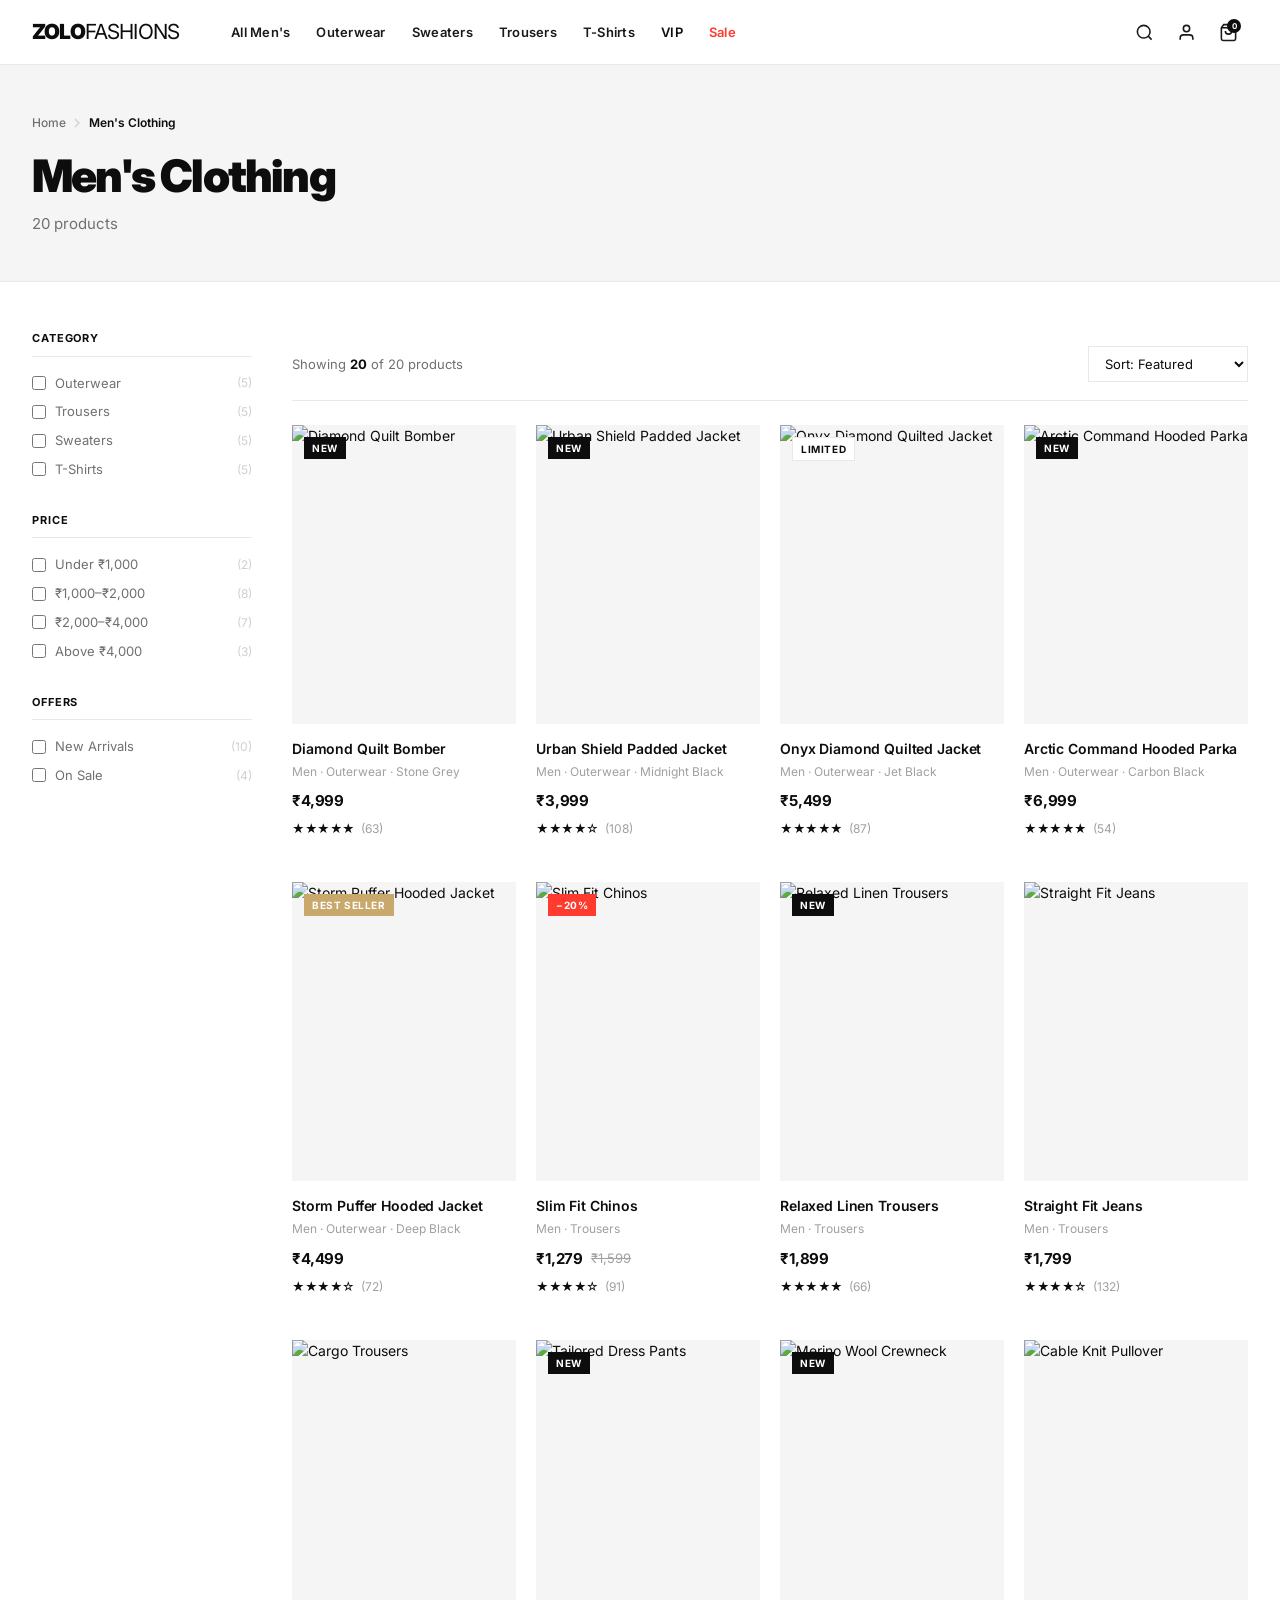
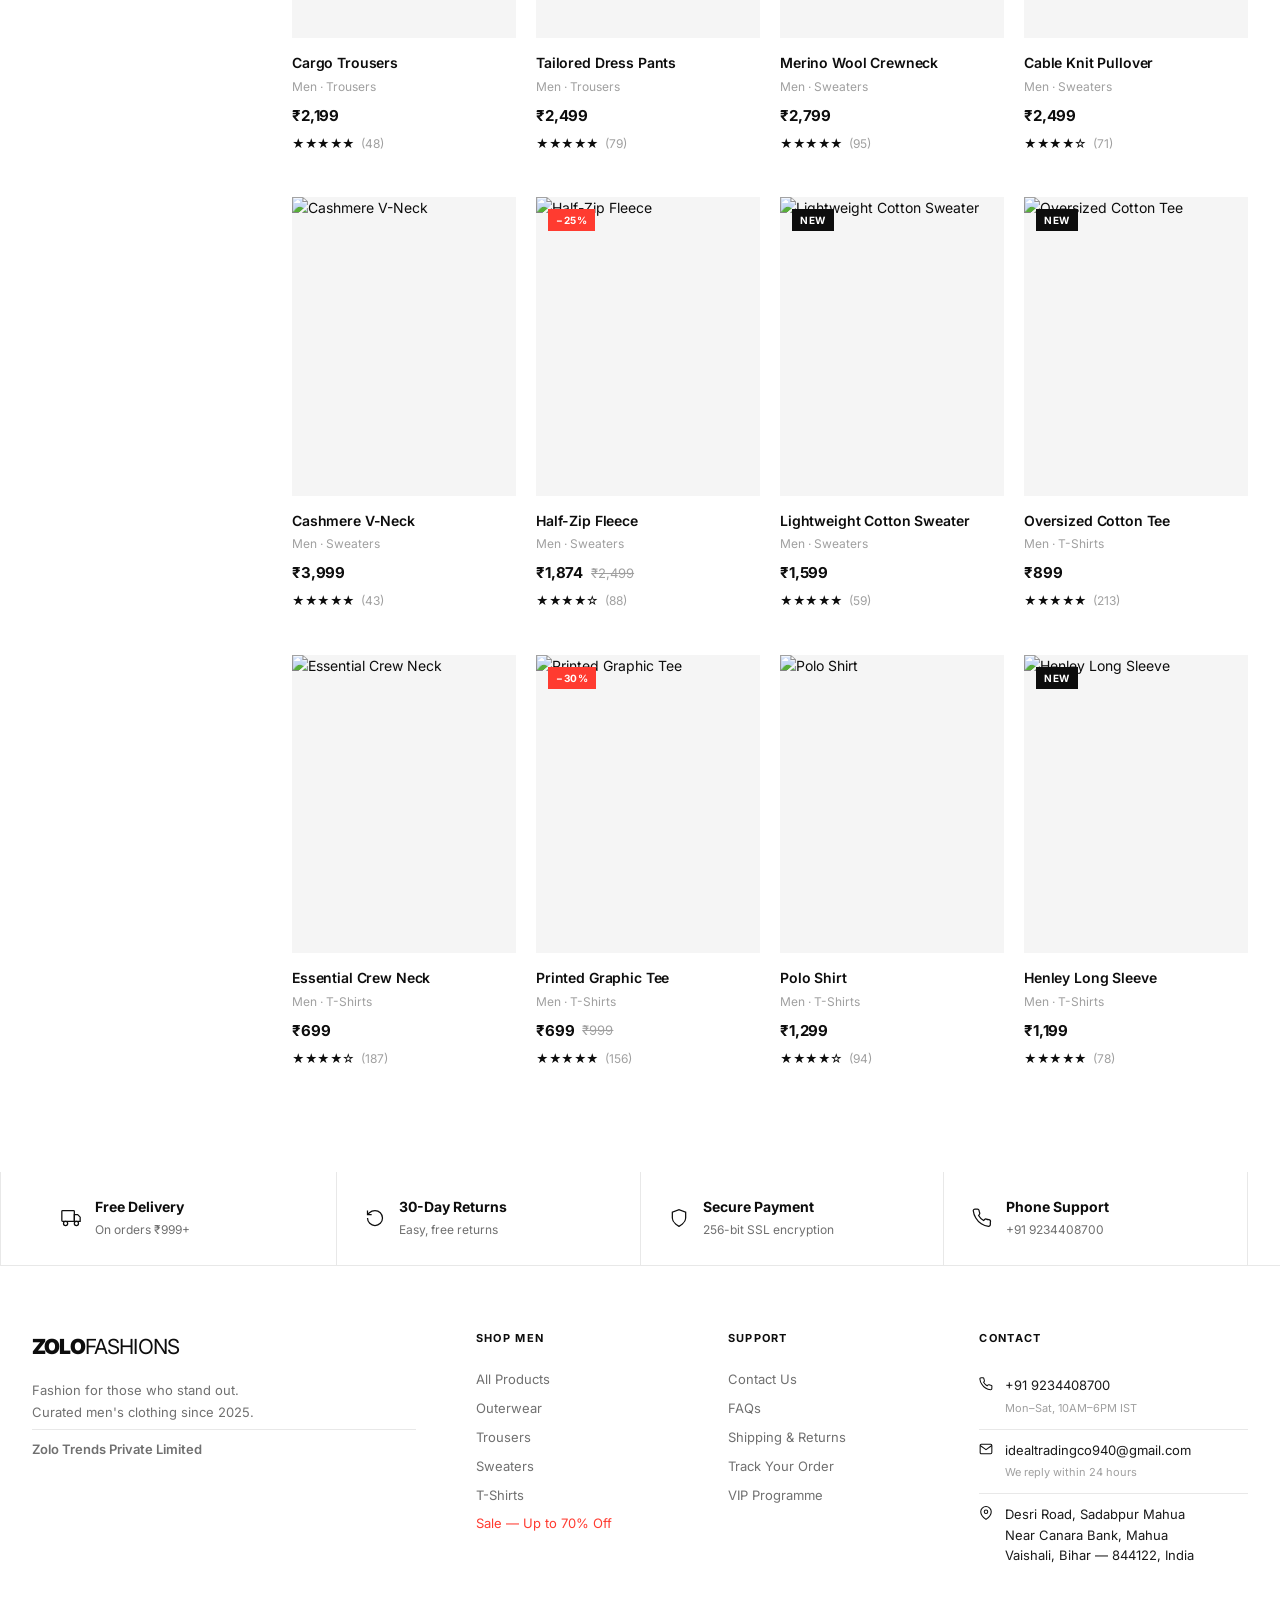
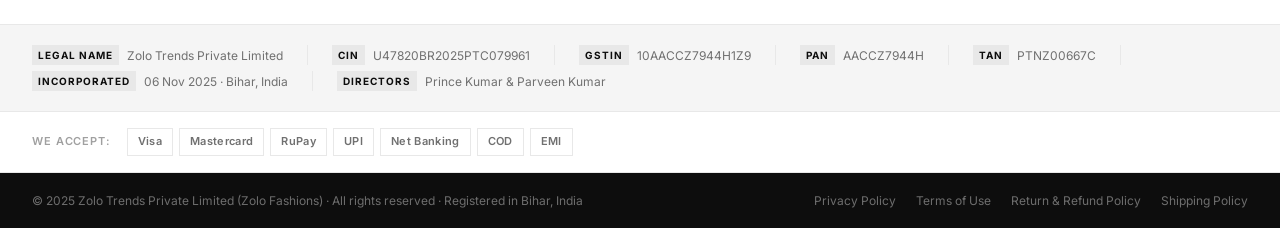
==== catalog.html @ 02d35702 "Fix outerwear images: use Unsplash placeholders until real photos are added Co-Authored-By: Claude S" ====
<!DOCTYPE html>
<html lang="en">
<head>
  <meta charset="UTF-8" />
  <meta name="viewport" content="width=device-width, initial-scale=1.0" />
  <title>Men's Catalogue — Zolo Fashions</title>
  <meta name="description" content="Shop men's clothing at Zolo Fashions — outerwear, trousers, sweaters and t-shirts." />
  <link rel="preconnect" href="https://fonts.googleapis.com" />
  <link rel="preconnect" href="https://fonts.gstatic.com" crossorigin />
  <link href="https://fonts.googleapis.com/css2?family=Inter:wght@300;400;500;600;700;800;900&display=swap" rel="stylesheet" />
  <link rel="stylesheet" href="style.css" />
  <style>
    .catalog { padding: 48px 0 80px; }
    .catalog__layout { display: grid; grid-template-columns: 220px 1fr; gap: 40px; align-items: start; }
    .catalog__sidebar { position: sticky; top: 82px; }
    .filter-group { margin-bottom: 28px; }
    .filter-group__title { font-size: 11px; font-weight: 700; letter-spacing: .08em; text-transform: uppercase; color: var(--black); margin-bottom: 12px; padding-bottom: 8px; border-bottom: 1px solid var(--border); }
    .filter-check { display: flex; align-items: center; gap: 9px; font-size: 13px; color: var(--gray-5); cursor: pointer; padding: 4px 0; transition: color .2s; user-select: none; }
    .filter-check:hover { color: var(--black); }
    .filter-check input[type="checkbox"] { accent-color: var(--black); width: 14px; height: 14px; cursor: pointer; flex-shrink: 0; }
    .filter-count { color: var(--gray-3); font-size: 12px; margin-left: auto; }
    .filter-clear { font-size: 12px; font-weight: 600; color: var(--gray-4); cursor: pointer; text-decoration: underline; margin-top: 20px; display: inline-block; transition: color .2s; }
    .filter-clear:hover { color: var(--black); }
    .catalog__toolbar { display: flex; align-items: center; justify-content: space-between; padding-bottom: 18px; border-bottom: 1px solid var(--border); margin-bottom: 24px; gap: 16px; }
    .catalog__showing { font-size: 13px; color: var(--gray-5); }
    .catalog__showing strong { color: var(--black); }
    .catalog__sort { font-size: 13px; font-family: inherit; padding: 8px 12px; border: 1px solid var(--border); background: var(--white); color: var(--black); cursor: pointer; outline: none; transition: border-color .2s; }
    .catalog__sort:focus { border-color: var(--black); }
    .catalog__grid { display: grid; grid-template-columns: repeat(4, 1fr); gap: 20px; }
    .catalog__no-results { display: none; grid-column: 1/-1; text-align: center; padding: 64px 24px; color: var(--gray-4); flex-direction: column; align-items: center; gap: 12px; }
    .catalog__no-results p { font-size: 15px; margin-top: 4px; }
    .active-filters { display: flex; flex-wrap: wrap; gap: 8px; margin-bottom: 16px; }
    .active-filter-tag { display: inline-flex; align-items: center; gap: 6px; font-size: 12px; font-weight: 600; padding: 4px 10px; background: var(--black); color: var(--white); }
    .active-filter-tag button { color: var(--white); font-size: 16px; line-height: 1; cursor: pointer; background: none; border: none; }
    @media (max-width: 1100px) { .catalog__grid { grid-template-columns: repeat(3, 1fr); } }
    @media (max-width: 900px) { .catalog__layout { grid-template-columns: 1fr; } .catalog__sidebar { position: static; } .filter-groups { display: flex; flex-wrap: wrap; gap: 24px; } .filter-group { margin-bottom: 0; min-width: 140px; } .catalog__grid { grid-template-columns: repeat(3, 1fr); } }
    @media (max-width: 640px) { .catalog__grid { grid-template-columns: repeat(2, 1fr); gap: 12px; } }

    /* QUICK VIEW BUTTON */
    .product-card__quickview { position: absolute; bottom: 44px; left: 50%; transform: translateX(-50%); background: rgba(255,255,255,.95); color: var(--black); border: none; font-size: 11px; font-weight: 700; letter-spacing: .06em; text-transform: uppercase; padding: 7px 16px; cursor: pointer; white-space: nowrap; opacity: 0; transition: opacity .2s; pointer-events: none; }
    .product-card:hover .product-card__quickview { opacity: 1; pointer-events: auto; }
    /* Best Seller badge */
    .badge--bestseller { background: #c8a86b; color: #fff; }

    /* QUICK VIEW MODAL */
    .qv-overlay { position: fixed; inset: 0; background: rgba(0,0,0,.55); z-index: 1200; display: none; align-items: center; justify-content: center; padding: 20px; backdrop-filter: blur(3px); }
    .qv-overlay.open { display: flex; }
    .qv-modal { background: var(--white); max-width: 900px; width: 100%; max-height: 90vh; overflow-y: auto; position: relative; animation: qvIn .25s ease; }
    @keyframes qvIn { from { opacity:0; transform:translateY(24px); } to { opacity:1; transform:none; } }
    .qv-close { position: absolute; top: 14px; right: 16px; background: none; border: none; font-size: 26px; cursor: pointer; color: var(--black); z-index: 10; line-height: 1; width: 36px; height: 36px; display: flex; align-items: center; justify-content: center; }
    .qv-close:hover { background: var(--gray-1); }
    .qv-body { display: grid; grid-template-columns: 1fr 1fr; min-height: 480px; }
    .qv-img-col { background: #f5f5f5; }
    .qv-img-wrap { position: relative; height: 100%; min-height: 400px; }
    .qv-img-wrap img { width: 100%; height: 100%; object-fit: cover; display: block; }
    .qv-badge-overlay { position: absolute; top: 14px; left: 14px; font-size: 10px; font-weight: 700; letter-spacing: .07em; text-transform: uppercase; padding: 4px 9px; }
    .qv-info-col { padding: 36px 32px; display: flex; flex-direction: column; gap: 12px; }
    .qv-cat { font-size: 11px; font-weight: 600; letter-spacing: .08em; text-transform: uppercase; color: var(--gray-4); margin: 0; }
    .qv-title { font-size: 22px; font-weight: 800; margin: 0; line-height: 1.2; }
    .qv-rating { display: flex; align-items: center; gap: 7px; font-size: 13px; color: var(--gray-5); }
    .qv-rating .stars { color: #f5a623; font-size: 14px; }
    .qv-price { font-size: 20px; font-weight: 700; color: var(--black); }
    .qv-color { font-size: 13px; color: var(--gray-5); margin: 0; }
    .qv-desc { font-size: 13.5px; line-height: 1.65; color: var(--gray-5); margin: 0; flex: 1; }
    .qv-sizes-block { margin-top: 4px; }
    .qv-sizes-label { font-size: 12px; font-weight: 700; text-transform: uppercase; letter-spacing: .06em; margin-bottom: 8px; color: var(--black); }
    .qv-sizes { display: flex; gap: 8px; flex-wrap: wrap; margin-bottom: 8px; }
    .qv-size-btn { border: 1.5px solid var(--border); background: none; font-size: 12px; font-weight: 600; width: 44px; height: 36px; cursor: pointer; transition: all .15s; color: var(--black); }
    .qv-size-btn:hover, .qv-size-btn.active { border-color: var(--black); background: var(--black); color: var(--white); }
    .qv-size-guide { font-size: 11px; color: var(--gray-4); text-decoration: underline; cursor: pointer; }
    .qv-actions { display: flex; gap: 10px; align-items: center; margin-top: 4px; }
    .qv-atc { flex: 1; padding: 13px 20px; font-size: 13px; font-weight: 700; letter-spacing: .06em; text-transform: uppercase; }
    .qv-wish { width: 46px; height: 46px; border: 1.5px solid var(--border); background: none; cursor: pointer; display: flex; align-items: center; justify-content: center; flex-shrink: 0; transition: all .15s; }
    .qv-wish:hover { border-color: var(--black); }
    .qv-meta { display: flex; flex-direction: column; gap: 5px; padding-top: 8px; border-top: 1px solid var(--border); }
    .qv-meta span { display: flex; align-items: center; gap: 6px; font-size: 12px; color: var(--gray-5); }
    .qv-meta svg { flex-shrink: 0; }
    @media (max-width: 680px) { .qv-body { grid-template-columns: 1fr; } .qv-img-wrap { min-height: 280px; } .qv-info-col { padding: 24px 20px; } }
  </style>
</head>
<body>

  <!-- HEADER -->
  <header class="header" id="header">
    <div class="header__inner container">
      <button class="header__burger" aria-label="Menu" id="burger"><span></span><span></span><span></span></button>
      <div class="header__logo"><a href="index.html">ZOLO<span>FASHIONS</span></a></div>
      <nav class="header__nav" id="nav">
        <ul>
          <li><a href="catalog.html">All Men's</a></li>
          <li><a href="catalog.html?category=outerwear">Outerwear</a></li>
          <li><a href="catalog.html?category=sweaters">Sweaters</a></li>
          <li><a href="catalog.html?category=trousers">Trousers</a></li>
          <li><a href="catalog.html?category=tshirts">T-Shirts</a></li>
          <li><a href="index.html#vip" class="nav-vip">VIP</a></li>
          <li><a href="#" class="nav-sale">Sale</a></li>
        </ul>
      </nav>
      <div class="header__actions">
        <button class="action-btn" id="searchToggle" aria-label="Search"><svg width="19" height="19" viewBox="0 0 24 24" fill="none" stroke="currentColor" stroke-width="2"><circle cx="11" cy="11" r="8"/><path d="m21 21-4.35-4.35"/></svg></button>
        <a href="login.html" class="action-btn" aria-label="Account"><svg width="19" height="19" viewBox="0 0 24 24" fill="none" stroke="currentColor" stroke-width="2"><path d="M20 21v-2a4 4 0 0 0-4-4H8a4 4 0 0 0-4 4v2"/><circle cx="12" cy="7" r="4"/></svg></a>
        <button class="action-btn action-btn--cart" aria-label="Bag"><svg width="19" height="19" viewBox="0 0 24 24" fill="none" stroke="currentColor" stroke-width="2"><path d="M6 2 3 6v14a2 2 0 0 0 2 2h14a2 2 0 0 0 2-2V6l-3-4z"/><line x1="3" y1="6" x2="21" y2="6"/><path d="M16 10a4 4 0 0 1-8 0"/></svg><span class="cart-badge">0</span></button>
      </div>
    </div>
    <div class="search-bar" id="searchBar">
      <div class="container search-bar__inner">
        <svg width="18" height="18" viewBox="0 0 24 24" fill="none" stroke="currentColor" stroke-width="2"><circle cx="11" cy="11" r="8"/><path d="m21 21-4.35-4.35"/></svg>
        <input type="search" placeholder="Search products..." id="searchInput" />
        <button class="search-bar__close" id="searchClose"><svg width="18" height="18" viewBox="0 0 24 24" fill="none" stroke="currentColor" stroke-width="2"><line x1="18" y1="6" x2="6" y2="18"/><line x1="6" y1="6" x2="18" y2="18"/></svg></button>
      </div>
    </div>
  </header>

  <main>
    <section class="page-hero">
      <div class="container">
        <nav class="breadcrumb">
          <a href="index.html">Home</a>
          <svg class="breadcrumb__sep" width="7" height="10" viewBox="0 0 7 10"><path d="M1 1l4 4-4 4" stroke="currentColor" stroke-width="1.3" fill="none"/></svg>
          <span id="breadcrumbCurrent">Men's Clothing</span>
        </nav>
        <h1 class="page-hero__title" id="catalogHeading">Men's Clothing</h1>
        <p class="page-hero__sub"><span id="productCount">20</span> products</p>
      </div>
    </section>

    <section class="catalog">
      <div class="container">
        <div class="catalog__layout">

          <!-- SIDEBAR -->
          <aside class="catalog__sidebar">
            <div class="filter-groups">
              <div class="filter-group">
                <h4 class="filter-group__title">Category</h4>
                <label class="filter-check"><input type="checkbox" value="outerwear" data-filter="category" /> Outerwear <span class="filter-count">(5)</span></label>
                <label class="filter-check"><input type="checkbox" value="trousers" data-filter="category" /> Trousers <span class="filter-count">(5)</span></label>
                <label class="filter-check"><input type="checkbox" value="sweaters" data-filter="category" /> Sweaters <span class="filter-count">(5)</span></label>
                <label class="filter-check"><input type="checkbox" value="tshirts" data-filter="category" /> T-Shirts <span class="filter-count">(5)</span></label>
              </div>
              <div class="filter-group">
                <h4 class="filter-group__title">Price</h4>
                <label class="filter-check"><input type="checkbox" value="0-999" data-filter="price" /> Under ₹1,000 <span class="filter-count">(2)</span></label>
                <label class="filter-check"><input type="checkbox" value="1000-1999" data-filter="price" /> ₹1,000–₹2,000 <span class="filter-count">(8)</span></label>
                <label class="filter-check"><input type="checkbox" value="2000-3999" data-filter="price" /> ₹2,000–₹4,000 <span class="filter-count">(7)</span></label>
                <label class="filter-check"><input type="checkbox" value="4000-99999" data-filter="price" /> Above ₹4,000 <span class="filter-count">(3)</span></label>
              </div>
              <div class="filter-group">
                <h4 class="filter-group__title">Offers</h4>
                <label class="filter-check"><input type="checkbox" value="new" data-filter="badge" /> New Arrivals <span class="filter-count">(10)</span></label>
                <label class="filter-check"><input type="checkbox" value="sale" data-filter="badge" /> On Sale <span class="filter-count">(4)</span></label>
              </div>
              <span class="filter-clear" id="clearFilters" style="display:none">Clear all filters</span>
            </div>
          </aside>

          <!-- MAIN -->
          <div class="catalog__main">
            <div class="active-filters" id="activeTags"></div>
            <div class="catalog__toolbar">
              <span class="catalog__showing">Showing <strong id="showingCount">20</strong> of 20 products</span>
              <select class="catalog__sort" id="catalogSort">
                <option value="default">Sort: Featured</option>
                <option value="price-low">Price: Low to High</option>
                <option value="price-high">Price: High to Low</option>
                <option value="rating">Top Rated</option>
                <option value="new">Newest First</option>
              </select>
            </div>

            <div class="catalog__grid" id="catalogGrid">

              <!-- OUTERWEAR -->
              <div class="product-card" data-category="outerwear" data-price="4999" data-badge="new" data-rating="4.8" data-name="Diamond Quilt Bomber"
                   data-color="Stone Grey" data-price-fmt="₹4,999"
                   data-desc="Oversized diamond-quilted bomber in signature stone grey. Full-zip closure with silver-tone hardware, dual angled zip pockets, and a structured stand collar. Lightweight insulation keeps you warm without the bulk — a versatile layer for the modern wardrobe."
                   data-sizes="S,M,L,XL,XXL" data-img="https://images.unsplash.com/photo-1539533018447-63fcce2678e3?w=600&h=750&fit=crop">
                <div class="product-card__img-wrap">
                  <img src="https://images.unsplash.com/photo-1539533018447-63fcce2678e3?w=600&h=750&fit=crop" alt="Diamond Quilt Bomber" loading="lazy" class="product-card__photo" />
                  <img src="https://images.unsplash.com/photo-1539533018447-63fcce2678e3?w=600&h=750&fit=crop" alt="Diamond Quilt Bomber detail" loading="lazy" class="product-card__photo product-card__photo--hover" />
                  <div class="product-card__badges"><span class="badge badge--new">New</span></div>
                  <div class="product-card__actions">
                    <button class="product-card__wishlist" aria-label="Wishlist"><svg width="16" height="16" viewBox="0 0 24 24" fill="none" stroke="currentColor" stroke-width="2"><path d="M20.84 4.61a5.5 5.5 0 0 0-7.78 0L12 5.67l-1.06-1.06a5.5 5.5 0 0 0-7.78 7.78l1.06 1.06L12 21.23l7.78-7.78 1.06-1.06a5.5 5.5 0 0 0 0-7.78z"/></svg></button>
                    <button class="product-card__quickview" aria-label="Quick View">Quick View</button>
                  </div>
                  <button class="product-card__atc">Add to Bag</button>
                </div>
                <div class="product-card__info" style="cursor:pointer">
                  <h3 class="product-card__name">Diamond Quilt Bomber</h3>
                  <p class="product-card__cat">Men · Outerwear · Stone Grey</p>
                  <div class="product-card__price"><span class="price-current">₹4,999</span></div>
                  <div class="product-card__rating"><div class="stars">★★★★★</div><span>(63)</span></div>
                </div>
              </div>

              <div class="product-card" data-category="outerwear" data-price="3999" data-badge="new" data-rating="4.6" data-name="Urban Shield Padded Jacket"
                   data-color="Midnight Black" data-price-fmt="₹3,999"
                   data-desc="Shirt-inspired padded jacket with clean horizontal quilting. Hidden snap button closure, chest patch pocket, and two large flap pockets. A versatile hybrid silhouette that works equally well for smart casual and everyday streetwear."
                   data-sizes="S,M,L,XL,XXL" data-img="https://images.unsplash.com/photo-1591047139829-d91aecb6caea?w=600&h=750&fit=crop">
                <div class="product-card__img-wrap">
                  <img src="https://images.unsplash.com/photo-1591047139829-d91aecb6caea?w=600&h=750&fit=crop" alt="Urban Shield Padded Jacket" loading="lazy" class="product-card__photo" />
                  <img src="https://images.unsplash.com/photo-1591047139829-d91aecb6caea?w=600&h=750&fit=crop" alt="Urban Shield Padded Jacket detail" loading="lazy" class="product-card__photo product-card__photo--hover" />
                  <div class="product-card__badges"><span class="badge badge--new">New</span></div>
                  <div class="product-card__actions">
                    <button class="product-card__wishlist" aria-label="Wishlist"><svg width="16" height="16" viewBox="0 0 24 24" fill="none" stroke="currentColor" stroke-width="2"><path d="M20.84 4.61a5.5 5.5 0 0 0-7.78 0L12 5.67l-1.06-1.06a5.5 5.5 0 0 0-7.78 7.78l1.06 1.06L12 21.23l7.78-7.78 1.06-1.06a5.5 5.5 0 0 0 0-7.78z"/></svg></button>
                    <button class="product-card__quickview" aria-label="Quick View">Quick View</button>
                  </div>
                  <button class="product-card__atc">Add to Bag</button>
                </div>
                <div class="product-card__info" style="cursor:pointer">
                  <h3 class="product-card__name">Urban Shield Padded Jacket</h3>
                  <p class="product-card__cat">Men · Outerwear · Midnight Black</p>
                  <div class="product-card__price"><span class="price-current">₹3,999</span></div>
                  <div class="product-card__rating"><div class="stars">★★★★☆</div><span>(108)</span></div>
                </div>
              </div>

              <div class="product-card" data-category="outerwear" data-price="5499" data-badge="limited" data-rating="4.9" data-name="Onyx Diamond Quilted Jacket"
                   data-color="Jet Black" data-price-fmt="₹5,499"
                   data-desc="Statement diamond quilting in jet black with a bold oversized silhouette. Full-zip closure with premium silver hardware, zippered side pockets, and a high stand collar. The go-to piece when you want effortless winter style with an edge."
                   data-sizes="S,M,L,XL,XXL" data-img="https://images.unsplash.com/photo-1544022613-e87ca75a784a?w=600&h=750&fit=crop">
                <div class="product-card__img-wrap">
                  <img src="https://images.unsplash.com/photo-1544022613-e87ca75a784a?w=600&h=750&fit=crop" alt="Onyx Diamond Quilted Jacket" loading="lazy" class="product-card__photo" />
                  <img src="https://images.unsplash.com/photo-1544022613-e87ca75a784a?w=600&h=750&fit=crop" alt="Onyx Diamond Quilted Jacket detail" loading="lazy" class="product-card__photo product-card__photo--hover" />
                  <div class="product-card__badges"><span class="badge badge--limited">Limited</span></div>
                  <div class="product-card__actions">
                    <button class="product-card__wishlist" aria-label="Wishlist"><svg width="16" height="16" viewBox="0 0 24 24" fill="none" stroke="currentColor" stroke-width="2"><path d="M20.84 4.61a5.5 5.5 0 0 0-7.78 0L12 5.67l-1.06-1.06a5.5 5.5 0 0 0-7.78 7.78l1.06 1.06L12 21.23l7.78-7.78 1.06-1.06a5.5 5.5 0 0 0 0-7.78z"/></svg></button>
                    <button class="product-card__quickview" aria-label="Quick View">Quick View</button>
                  </div>
                  <button class="product-card__atc">Add to Bag</button>
                </div>
                <div class="product-card__info" style="cursor:pointer">
                  <h3 class="product-card__name">Onyx Diamond Quilted Jacket</h3>
                  <p class="product-card__cat">Men · Outerwear · Jet Black</p>
                  <div class="product-card__price"><span class="price-current">₹5,499</span></div>
                  <div class="product-card__rating"><div class="stars">★★★★★</div><span>(87)</span></div>
                </div>
              </div>

              <div class="product-card" data-category="outerwear" data-price="6999" data-badge="new" data-rating="4.9" data-name="Arctic Command Hooded Parka"
                   data-color="Carbon Black" data-price-fmt="₹6,999"
                   data-desc="Mid-length insulated parka engineered for serious winter protection. Adjustable hood, snap button placket closure, two generous front pockets, and heavy quilted insulation throughout. Built to keep you warm from the first frost to the last."
                   data-sizes="S,M,L,XL,XXL" data-img="https://images.unsplash.com/photo-1551028719-00167b16eac5?w=600&h=750&fit=crop">
                <div class="product-card__img-wrap">
                  <img src="https://images.unsplash.com/photo-1551028719-00167b16eac5?w=600&h=750&fit=crop" alt="Arctic Command Hooded Parka" loading="lazy" class="product-card__photo" />
                  <img src="https://images.unsplash.com/photo-1551028719-00167b16eac5?w=600&h=750&fit=crop" alt="Arctic Command Hooded Parka detail" loading="lazy" class="product-card__photo product-card__photo--hover" />
                  <div class="product-card__badges"><span class="badge badge--new">New</span></div>
                  <div class="product-card__actions">
                    <button class="product-card__wishlist" aria-label="Wishlist"><svg width="16" height="16" viewBox="0 0 24 24" fill="none" stroke="currentColor" stroke-width="2"><path d="M20.84 4.61a5.5 5.5 0 0 0-7.78 0L12 5.67l-1.06-1.06a5.5 5.5 0 0 0-7.78 7.78l1.06 1.06L12 21.23l7.78-7.78 1.06-1.06a5.5 5.5 0 0 0 0-7.78z"/></svg></button>
                    <button class="product-card__quickview" aria-label="Quick View">Quick View</button>
                  </div>
                  <button class="product-card__atc">Add to Bag</button>
                </div>
                <div class="product-card__info" style="cursor:pointer">
                  <h3 class="product-card__name">Arctic Command Hooded Parka</h3>
                  <p class="product-card__cat">Men · Outerwear · Carbon Black</p>
                  <div class="product-card__price"><span class="price-current">₹6,999</span></div>
                  <div class="product-card__rating"><div class="stars">★★★★★</div><span>(54)</span></div>
                </div>
              </div>

              <div class="product-card" data-category="outerwear" data-price="4499" data-badge="bestseller" data-rating="4.7" data-name="Storm Puffer Hooded Jacket"
                   data-color="Deep Black" data-price-fmt="₹4,499"
                   data-desc="Horizontal-quilted puffer jacket with a generous hood and full-zip front. Relaxed and slightly oversized fit, with side slip pockets. Lightweight yet seriously insulated — the essential winter layer you will reach for every single day."
                   data-sizes="S,M,L,XL,XXL" data-img="https://images.unsplash.com/photo-1617127365659-c47fa864d8bc?w=600&h=750&fit=crop">
                <div class="product-card__img-wrap">
                  <img src="https://images.unsplash.com/photo-1617127365659-c47fa864d8bc?w=600&h=750&fit=crop" alt="Storm Puffer Hooded Jacket" loading="lazy" class="product-card__photo" />
                  <img src="https://images.unsplash.com/photo-1617127365659-c47fa864d8bc?w=600&h=750&fit=crop" alt="Storm Puffer Hooded Jacket detail" loading="lazy" class="product-card__photo product-card__photo--hover" />
                  <div class="product-card__badges"><span class="badge badge--bestseller">Best Seller</span></div>
                  <div class="product-card__actions">
                    <button class="product-card__wishlist" aria-label="Wishlist"><svg width="16" height="16" viewBox="0 0 24 24" fill="none" stroke="currentColor" stroke-width="2"><path d="M20.84 4.61a5.5 5.5 0 0 0-7.78 0L12 5.67l-1.06-1.06a5.5 5.5 0 0 0-7.78 7.78l1.06 1.06L12 21.23l7.78-7.78 1.06-1.06a5.5 5.5 0 0 0 0-7.78z"/></svg></button>
                    <button class="product-card__quickview" aria-label="Quick View">Quick View</button>
                  </div>
                  <button class="product-card__atc">Add to Bag</button>
                </div>
                <div class="product-card__info" style="cursor:pointer">
                  <h3 class="product-card__name">Storm Puffer Hooded Jacket</h3>
                  <p class="product-card__cat">Men · Outerwear · Deep Black</p>
                  <div class="product-card__price"><span class="price-current">₹4,499</span></div>
                  <div class="product-card__rating"><div class="stars">★★★★☆</div><span>(72)</span></div>
                </div>
              </div>

              <!-- TROUSERS -->
              <div class="product-card" data-category="trousers" data-price="1279" data-badge="sale" data-rating="4.4" data-name="Slim Fit Chinos">
                <div class="product-card__img-wrap">
                  <img src="https://images.unsplash.com/photo-1473966968600-fa801b869a1a?w=500&h=650&fit=crop" alt="Slim Fit Chinos" loading="lazy" class="product-card__photo" />
                  <img src="https://images.unsplash.com/photo-1624378439575-d8705ad7ae80?w=500&h=650&fit=crop" alt="Slim Fit Chinos alt" loading="lazy" class="product-card__photo product-card__photo--hover" />
                  <div class="product-card__badges"><span class="badge badge--sale">−20%</span></div>
                  <div class="product-card__actions"><button class="product-card__wishlist" aria-label="Wishlist"><svg width="16" height="16" viewBox="0 0 24 24" fill="none" stroke="currentColor" stroke-width="2"><path d="M20.84 4.61a5.5 5.5 0 0 0-7.78 0L12 5.67l-1.06-1.06a5.5 5.5 0 0 0-7.78 7.78l1.06 1.06L12 21.23l7.78-7.78 1.06-1.06a5.5 5.5 0 0 0 0-7.78z"/></svg></button></div>
                  <button class="product-card__atc">Add to Bag</button>
                </div>
                <div class="product-card__info">
                  <h3 class="product-card__name">Slim Fit Chinos</h3>
                  <p class="product-card__cat">Men · Trousers</p>
                  <div class="product-card__price"><span class="price-current">₹1,279</span><span class="price-old">₹1,599</span></div>
                  <div class="product-card__rating"><div class="stars">★★★★☆</div><span>(91)</span></div>
                </div>
              </div>

              <div class="product-card" data-category="trousers" data-price="1899" data-badge="new" data-rating="4.9" data-name="Relaxed Linen Trousers">
                <div class="product-card__img-wrap">
                  <img src="https://images.unsplash.com/photo-1624378439575-d8705ad7ae80?w=500&h=650&fit=crop" alt="Relaxed Linen Trousers" loading="lazy" class="product-card__photo" />
                  <img src="https://images.unsplash.com/photo-1473966968600-fa801b869a1a?w=500&h=650&fit=crop" alt="Relaxed Linen Trousers alt" loading="lazy" class="product-card__photo product-card__photo--hover" />
                  <div class="product-card__badges"><span class="badge badge--new">New</span></div>
                  <div class="product-card__actions"><button class="product-card__wishlist" aria-label="Wishlist"><svg width="16" height="16" viewBox="0 0 24 24" fill="none" stroke="currentColor" stroke-width="2"><path d="M20.84 4.61a5.5 5.5 0 0 0-7.78 0L12 5.67l-1.06-1.06a5.5 5.5 0 0 0-7.78 7.78l1.06 1.06L12 21.23l7.78-7.78 1.06-1.06a5.5 5.5 0 0 0 0-7.78z"/></svg></button></div>
                  <button class="product-card__atc">Add to Bag</button>
                </div>
                <div class="product-card__info">
                  <h3 class="product-card__name">Relaxed Linen Trousers</h3>
                  <p class="product-card__cat">Men · Trousers</p>
                  <div class="product-card__price"><span class="price-current">₹1,899</span></div>
                  <div class="product-card__rating"><div class="stars">★★★★★</div><span>(66)</span></div>
                </div>
              </div>

              <div class="product-card" data-category="trousers" data-price="1799" data-badge="" data-rating="4.4" data-name="Straight Fit Jeans">
                <div class="product-card__img-wrap">
                  <img src="https://images.unsplash.com/photo-1542272604-787c3835535d?w=500&h=650&fit=crop" alt="Straight Fit Jeans" loading="lazy" class="product-card__photo" />
                  <img src="https://images.unsplash.com/photo-1624378439575-d8705ad7ae80?w=500&h=650&fit=crop" alt="Straight Fit Jeans alt" loading="lazy" class="product-card__photo product-card__photo--hover" />
                  <div class="product-card__badges"></div>
                  <div class="product-card__actions"><button class="product-card__wishlist" aria-label="Wishlist"><svg width="16" height="16" viewBox="0 0 24 24" fill="none" stroke="currentColor" stroke-width="2"><path d="M20.84 4.61a5.5 5.5 0 0 0-7.78 0L12 5.67l-1.06-1.06a5.5 5.5 0 0 0-7.78 7.78l1.06 1.06L12 21.23l7.78-7.78 1.06-1.06a5.5 5.5 0 0 0 0-7.78z"/></svg></button></div>
                  <button class="product-card__atc">Add to Bag</button>
                </div>
                <div class="product-card__info">
                  <h3 class="product-card__name">Straight Fit Jeans</h3>
                  <p class="product-card__cat">Men · Trousers</p>
                  <div class="product-card__price"><span class="price-current">₹1,799</span></div>
                  <div class="product-card__rating"><div class="stars">★★★★☆</div><span>(132)</span></div>
                </div>
              </div>

              <div class="product-card" data-category="trousers" data-price="2199" data-badge="" data-rating="4.9" data-name="Cargo Trousers">
                <div class="product-card__img-wrap">
                  <img src="https://images.unsplash.com/photo-1517438476312-10d79c077509?w=500&h=650&fit=crop" alt="Cargo Trousers" loading="lazy" class="product-card__photo" />
                  <img src="https://images.unsplash.com/photo-1542272604-787c3835535d?w=500&h=650&fit=crop" alt="Cargo Trousers alt" loading="lazy" class="product-card__photo product-card__photo--hover" />
                  <div class="product-card__badges"></div>
                  <div class="product-card__actions"><button class="product-card__wishlist" aria-label="Wishlist"><svg width="16" height="16" viewBox="0 0 24 24" fill="none" stroke="currentColor" stroke-width="2"><path d="M20.84 4.61a5.5 5.5 0 0 0-7.78 0L12 5.67l-1.06-1.06a5.5 5.5 0 0 0-7.78 7.78l1.06 1.06L12 21.23l7.78-7.78 1.06-1.06a5.5 5.5 0 0 0 0-7.78z"/></svg></button></div>
                  <button class="product-card__atc">Add to Bag</button>
                </div>
                <div class="product-card__info">
                  <h3 class="product-card__name">Cargo Trousers</h3>
                  <p class="product-card__cat">Men · Trousers</p>
                  <div class="product-card__price"><span class="price-current">₹2,199</span></div>
                  <div class="product-card__rating"><div class="stars">★★★★★</div><span>(48)</span></div>
                </div>
              </div>

              <div class="product-card" data-category="trousers" data-price="2499" data-badge="new" data-rating="4.9" data-name="Tailored Dress Pants">
                <div class="product-card__img-wrap">
                  <img src="https://images.unsplash.com/photo-1473966968600-fa801b869a1a?w=500&h=650&fit=crop" alt="Tailored Dress Pants" loading="lazy" class="product-card__photo" />
                  <img src="https://images.unsplash.com/photo-1517438476312-10d79c077509?w=500&h=650&fit=crop" alt="Tailored Dress Pants alt" loading="lazy" class="product-card__photo product-card__photo--hover" />
                  <div class="product-card__badges"><span class="badge badge--new">New</span></div>
                  <div class="product-card__actions"><button class="product-card__wishlist" aria-label="Wishlist"><svg width="16" height="16" viewBox="0 0 24 24" fill="none" stroke="currentColor" stroke-width="2"><path d="M20.84 4.61a5.5 5.5 0 0 0-7.78 0L12 5.67l-1.06-1.06a5.5 5.5 0 0 0-7.78 7.78l1.06 1.06L12 21.23l7.78-7.78 1.06-1.06a5.5 5.5 0 0 0 0-7.78z"/></svg></button></div>
                  <button class="product-card__atc">Add to Bag</button>
                </div>
                <div class="product-card__info">
                  <h3 class="product-card__name">Tailored Dress Pants</h3>
                  <p class="product-card__cat">Men · Trousers</p>
                  <div class="product-card__price"><span class="price-current">₹2,499</span></div>
                  <div class="product-card__rating"><div class="stars">★★★★★</div><span>(79)</span></div>
                </div>
              </div>

              <!-- SWEATERS -->
              <div class="product-card" data-category="sweaters" data-price="2799" data-badge="new" data-rating="4.9" data-name="Merino Wool Crewneck">
                <div class="product-card__img-wrap">
                  <img src="https://images.unsplash.com/photo-1614975059251-992f11792b9f?w=500&h=650&fit=crop" alt="Merino Wool Crewneck" loading="lazy" class="product-card__photo" />
                  <img src="https://images.unsplash.com/photo-1576566588028-4147f3842f27?w=500&h=650&fit=crop" alt="Merino Wool Crewneck alt" loading="lazy" class="product-card__photo product-card__photo--hover" />
                  <div class="product-card__badges"><span class="badge badge--new">New</span></div>
                  <div class="product-card__actions"><button class="product-card__wishlist" aria-label="Wishlist"><svg width="16" height="16" viewBox="0 0 24 24" fill="none" stroke="currentColor" stroke-width="2"><path d="M20.84 4.61a5.5 5.5 0 0 0-7.78 0L12 5.67l-1.06-1.06a5.5 5.5 0 0 0-7.78 7.78l1.06 1.06L12 21.23l7.78-7.78 1.06-1.06a5.5 5.5 0 0 0 0-7.78z"/></svg></button></div>
                  <button class="product-card__atc">Add to Bag</button>
                </div>
                <div class="product-card__info">
                  <h3 class="product-card__name">Merino Wool Crewneck</h3>
                  <p class="product-card__cat">Men · Sweaters</p>
                  <div class="product-card__price"><span class="price-current">₹2,799</span></div>
                  <div class="product-card__rating"><div class="stars">★★★★★</div><span>(95)</span></div>
                </div>
              </div>

              <div class="product-card" data-category="sweaters" data-price="2499" data-badge="" data-rating="4.4" data-name="Cable Knit Pullover">
                <div class="product-card__img-wrap">
                  <img src="https://images.unsplash.com/photo-1576566588028-4147f3842f27?w=500&h=650&fit=crop" alt="Cable Knit Pullover" loading="lazy" class="product-card__photo" />
                  <img src="https://images.unsplash.com/photo-1614975059251-992f11792b9f?w=500&h=650&fit=crop" alt="Cable Knit Pullover alt" loading="lazy" class="product-card__photo product-card__photo--hover" />
                  <div class="product-card__badges"></div>
                  <div class="product-card__actions"><button class="product-card__wishlist" aria-label="Wishlist"><svg width="16" height="16" viewBox="0 0 24 24" fill="none" stroke="currentColor" stroke-width="2"><path d="M20.84 4.61a5.5 5.5 0 0 0-7.78 0L12 5.67l-1.06-1.06a5.5 5.5 0 0 0-7.78 7.78l1.06 1.06L12 21.23l7.78-7.78 1.06-1.06a5.5 5.5 0 0 0 0-7.78z"/></svg></button></div>
                  <button class="product-card__atc">Add to Bag</button>
                </div>
                <div class="product-card__info">
                  <h3 class="product-card__name">Cable Knit Pullover</h3>
                  <p class="product-card__cat">Men · Sweaters</p>
                  <div class="product-card__price"><span class="price-current">₹2,499</span></div>
                  <div class="product-card__rating"><div class="stars">★★★★☆</div><span>(71)</span></div>
                </div>
              </div>

              <div class="product-card" data-category="sweaters" data-price="3999" data-badge="" data-rating="4.9" data-name="Cashmere V-Neck">
                <div class="product-card__img-wrap">
                  <img src="https://images.unsplash.com/photo-1578587018452-892bacefd3f2?w=500&h=650&fit=crop" alt="Cashmere V-Neck" loading="lazy" class="product-card__photo" />
                  <img src="https://images.unsplash.com/photo-1576566588028-4147f3842f27?w=500&h=650&fit=crop" alt="Cashmere V-Neck alt" loading="lazy" class="product-card__photo product-card__photo--hover" />
                  <div class="product-card__badges"></div>
                  <div class="product-card__actions"><button class="product-card__wishlist" aria-label="Wishlist"><svg width="16" height="16" viewBox="0 0 24 24" fill="none" stroke="currentColor" stroke-width="2"><path d="M20.84 4.61a5.5 5.5 0 0 0-7.78 0L12 5.67l-1.06-1.06a5.5 5.5 0 0 0-7.78 7.78l1.06 1.06L12 21.23l7.78-7.78 1.06-1.06a5.5 5.5 0 0 0 0-7.78z"/></svg></button></div>
                  <button class="product-card__atc">Add to Bag</button>
                </div>
                <div class="product-card__info">
                  <h3 class="product-card__name">Cashmere V-Neck</h3>
                  <p class="product-card__cat">Men · Sweaters</p>
                  <div class="product-card__price"><span class="price-current">₹3,999</span></div>
                  <div class="product-card__rating"><div class="stars">★★★★★</div><span>(43)</span></div>
                </div>
              </div>

              <div class="product-card" data-category="sweaters" data-price="1874" data-badge="sale" data-rating="4.4" data-name="Half-Zip Fleece">
                <div class="product-card__img-wrap">
                  <img src="https://images.unsplash.com/photo-1576566588028-4147f3842f27?w=500&h=650&fit=crop" alt="Half-Zip Fleece" loading="lazy" class="product-card__photo" />
                  <img src="https://images.unsplash.com/photo-1578587018452-892bacefd3f2?w=500&h=650&fit=crop" alt="Half-Zip Fleece alt" loading="lazy" class="product-card__photo product-card__photo--hover" />
                  <div class="product-card__badges"><span class="badge badge--sale">−25%</span></div>
                  <div class="product-card__actions"><button class="product-card__wishlist" aria-label="Wishlist"><svg width="16" height="16" viewBox="0 0 24 24" fill="none" stroke="currentColor" stroke-width="2"><path d="M20.84 4.61a5.5 5.5 0 0 0-7.78 0L12 5.67l-1.06-1.06a5.5 5.5 0 0 0-7.78 7.78l1.06 1.06L12 21.23l7.78-7.78 1.06-1.06a5.5 5.5 0 0 0 0-7.78z"/></svg></button></div>
                  <button class="product-card__atc">Add to Bag</button>
                </div>
                <div class="product-card__info">
                  <h3 class="product-card__name">Half-Zip Fleece</h3>
                  <p class="product-card__cat">Men · Sweaters</p>
                  <div class="product-card__price"><span class="price-current">₹1,874</span><span class="price-old">₹2,499</span></div>
                  <div class="product-card__rating"><div class="stars">★★★★☆</div><span>(88)</span></div>
                </div>
              </div>

              <div class="product-card" data-category="sweaters" data-price="1599" data-badge="new" data-rating="4.9" data-name="Lightweight Cotton Sweater">
                <div class="product-card__img-wrap">
                  <img src="https://images.unsplash.com/photo-1614975059251-992f11792b9f?w=500&h=650&fit=crop" alt="Lightweight Cotton Sweater" loading="lazy" class="product-card__photo" />
                  <img src="https://images.unsplash.com/photo-1578587018452-892bacefd3f2?w=500&h=650&fit=crop" alt="Lightweight Cotton Sweater alt" loading="lazy" class="product-card__photo product-card__photo--hover" />
                  <div class="product-card__badges"><span class="badge badge--new">New</span></div>
                  <div class="product-card__actions"><button class="product-card__wishlist" aria-label="Wishlist"><svg width="16" height="16" viewBox="0 0 24 24" fill="none" stroke="currentColor" stroke-width="2"><path d="M20.84 4.61a5.5 5.5 0 0 0-7.78 0L12 5.67l-1.06-1.06a5.5 5.5 0 0 0-7.78 7.78l1.06 1.06L12 21.23l7.78-7.78 1.06-1.06a5.5 5.5 0 0 0 0-7.78z"/></svg></button></div>
                  <button class="product-card__atc">Add to Bag</button>
                </div>
                <div class="product-card__info">
                  <h3 class="product-card__name">Lightweight Cotton Sweater</h3>
                  <p class="product-card__cat">Men · Sweaters</p>
                  <div class="product-card__price"><span class="price-current">₹1,599</span></div>
                  <div class="product-card__rating"><div class="stars">★★★★★</div><span>(59)</span></div>
                </div>
              </div>

              <!-- T-SHIRTS -->
              <div class="product-card" data-category="tshirts" data-price="899" data-badge="new" data-rating="4.9" data-name="Oversized Cotton Tee">
                <div class="product-card__img-wrap">
                  <img src="https://images.unsplash.com/photo-1521572163474-6864f9cf17ab?w=500&h=650&fit=crop" alt="Oversized Cotton Tee" loading="lazy" class="product-card__photo" />
                  <img src="https://images.unsplash.com/photo-1583743814966-8936f5b7be1a?w=500&h=650&fit=crop" alt="Oversized Cotton Tee alt" loading="lazy" class="product-card__photo product-card__photo--hover" />
                  <div class="product-card__badges"><span class="badge badge--new">New</span></div>
                  <div class="product-card__actions"><button class="product-card__wishlist" aria-label="Wishlist"><svg width="16" height="16" viewBox="0 0 24 24" fill="none" stroke="currentColor" stroke-width="2"><path d="M20.84 4.61a5.5 5.5 0 0 0-7.78 0L12 5.67l-1.06-1.06a5.5 5.5 0 0 0-7.78 7.78l1.06 1.06L12 21.23l7.78-7.78 1.06-1.06a5.5 5.5 0 0 0 0-7.78z"/></svg></button></div>
                  <button class="product-card__atc">Add to Bag</button>
                </div>
                <div class="product-card__info">
                  <h3 class="product-card__name">Oversized Cotton Tee</h3>
                  <p class="product-card__cat">Men · T-Shirts</p>
                  <div class="product-card__price"><span class="price-current">₹899</span></div>
                  <div class="product-card__rating"><div class="stars">★★★★★</div><span>(213)</span></div>
                </div>
              </div>

              <div class="product-card" data-category="tshirts" data-price="699" data-badge="" data-rating="4.4" data-name="Essential Crew Neck">
                <div class="product-card__img-wrap">
                  <img src="https://images.unsplash.com/photo-1583743814966-8936f5b7be1a?w=500&h=650&fit=crop" alt="Essential Crew Neck" loading="lazy" class="product-card__photo" />
                  <img src="https://images.unsplash.com/photo-1521572163474-6864f9cf17ab?w=500&h=650&fit=crop" alt="Essential Crew Neck alt" loading="lazy" class="product-card__photo product-card__photo--hover" />
                  <div class="product-card__badges"></div>
                  <div class="product-card__actions"><button class="product-card__wishlist" aria-label="Wishlist"><svg width="16" height="16" viewBox="0 0 24 24" fill="none" stroke="currentColor" stroke-width="2"><path d="M20.84 4.61a5.5 5.5 0 0 0-7.78 0L12 5.67l-1.06-1.06a5.5 5.5 0 0 0-7.78 7.78l1.06 1.06L12 21.23l7.78-7.78 1.06-1.06a5.5 5.5 0 0 0 0-7.78z"/></svg></button></div>
                  <button class="product-card__atc">Add to Bag</button>
                </div>
                <div class="product-card__info">
                  <h3 class="product-card__name">Essential Crew Neck</h3>
                  <p class="product-card__cat">Men · T-Shirts</p>
                  <div class="product-card__price"><span class="price-current">₹699</span></div>
                  <div class="product-card__rating"><div class="stars">★★★★☆</div><span>(187)</span></div>
                </div>
              </div>

              <div class="product-card" data-category="tshirts" data-price="699" data-badge="sale" data-rating="4.9" data-name="Printed Graphic Tee">
                <div class="product-card__img-wrap">
                  <img src="https://images.unsplash.com/photo-1596755094514-f87e34085b2c?w=500&h=650&fit=crop" alt="Printed Graphic Tee" loading="lazy" class="product-card__photo" />
                  <img src="https://images.unsplash.com/photo-1583743814966-8936f5b7be1a?w=500&h=650&fit=crop" alt="Printed Graphic Tee alt" loading="lazy" class="product-card__photo product-card__photo--hover" />
                  <div class="product-card__badges"><span class="badge badge--sale">−30%</span></div>
                  <div class="product-card__actions"><button class="product-card__wishlist" aria-label="Wishlist"><svg width="16" height="16" viewBox="0 0 24 24" fill="none" stroke="currentColor" stroke-width="2"><path d="M20.84 4.61a5.5 5.5 0 0 0-7.78 0L12 5.67l-1.06-1.06a5.5 5.5 0 0 0-7.78 7.78l1.06 1.06L12 21.23l7.78-7.78 1.06-1.06a5.5 5.5 0 0 0 0-7.78z"/></svg></button></div>
                  <button class="product-card__atc">Add to Bag</button>
                </div>
                <div class="product-card__info">
                  <h3 class="product-card__name">Printed Graphic Tee</h3>
                  <p class="product-card__cat">Men · T-Shirts</p>
                  <div class="product-card__price"><span class="price-current">₹699</span><span class="price-old">₹999</span></div>
                  <div class="product-card__rating"><div class="stars">★★★★★</div><span>(156)</span></div>
                </div>
              </div>

              <div class="product-card" data-category="tshirts" data-price="1299" data-badge="" data-rating="4.4" data-name="Polo Shirt">
                <div class="product-card__img-wrap">
                  <img src="https://images.unsplash.com/photo-1602810318383-e386cc2a3ccf?w=500&h=650&fit=crop" alt="Polo Shirt" loading="lazy" class="product-card__photo" />
                  <img src="https://images.unsplash.com/photo-1596755094514-f87e34085b2c?w=500&h=650&fit=crop" alt="Polo Shirt alt" loading="lazy" class="product-card__photo product-card__photo--hover" />
                  <div class="product-card__badges"></div>
                  <div class="product-card__actions"><button class="product-card__wishlist" aria-label="Wishlist"><svg width="16" height="16" viewBox="0 0 24 24" fill="none" stroke="currentColor" stroke-width="2"><path d="M20.84 4.61a5.5 5.5 0 0 0-7.78 0L12 5.67l-1.06-1.06a5.5 5.5 0 0 0-7.78 7.78l1.06 1.06L12 21.23l7.78-7.78 1.06-1.06a5.5 5.5 0 0 0 0-7.78z"/></svg></button></div>
                  <button class="product-card__atc">Add to Bag</button>
                </div>
                <div class="product-card__info">
                  <h3 class="product-card__name">Polo Shirt</h3>
                  <p class="product-card__cat">Men · T-Shirts</p>
                  <div class="product-card__price"><span class="price-current">₹1,299</span></div>
                  <div class="product-card__rating"><div class="stars">★★★★☆</div><span>(94)</span></div>
                </div>
              </div>

              <div class="product-card" data-category="tshirts" data-price="1199" data-badge="new" data-rating="4.9" data-name="Henley Long Sleeve">
                <div class="product-card__img-wrap">
                  <img src="https://images.unsplash.com/photo-1521572163474-6864f9cf17ab?w=500&h=650&fit=crop" alt="Henley Long Sleeve" loading="lazy" class="product-card__photo" />
                  <img src="https://images.unsplash.com/photo-1602810318383-e386cc2a3ccf?w=500&h=650&fit=crop" alt="Henley Long Sleeve alt" loading="lazy" class="product-card__photo product-card__photo--hover" />
                  <div class="product-card__badges"><span class="badge badge--new">New</span></div>
                  <div class="product-card__actions"><button class="product-card__wishlist" aria-label="Wishlist"><svg width="16" height="16" viewBox="0 0 24 24" fill="none" stroke="currentColor" stroke-width="2"><path d="M20.84 4.61a5.5 5.5 0 0 0-7.78 0L12 5.67l-1.06-1.06a5.5 5.5 0 0 0-7.78 7.78l1.06 1.06L12 21.23l7.78-7.78 1.06-1.06a5.5 5.5 0 0 0 0-7.78z"/></svg></button></div>
                  <button class="product-card__atc">Add to Bag</button>
                </div>
                <div class="product-card__info">
                  <h3 class="product-card__name">Henley Long Sleeve</h3>
                  <p class="product-card__cat">Men · T-Shirts</p>
                  <div class="product-card__price"><span class="price-current">₹1,199</span></div>
                  <div class="product-card__rating"><div class="stars">★★★★★</div><span>(78)</span></div>
                </div>
              </div>

              <div class="catalog__no-results" id="noResults">
                <svg width="48" height="48" viewBox="0 0 24 24" fill="none" stroke="currentColor" stroke-width="1"><circle cx="11" cy="11" r="8"/><path d="m21 21-4.35-4.35"/></svg>
                <p>No products match your filters.</p>
              </div>
            </div>
          </div>
        </div>
      </div>
    </section>
  </main>

  <!-- PRODUCT QUICK VIEW MODAL -->
  <div class="qv-overlay" id="qvOverlay">
    <div class="qv-modal" id="qvModal" role="dialog" aria-modal="true" aria-labelledby="qvTitle">
      <button class="qv-close" id="qvClose" aria-label="Close">&times;</button>
      <div class="qv-body">
        <div class="qv-img-col">
          <div class="qv-img-wrap">
            <img id="qvImg" src="" alt="" />
            <span class="qv-badge-overlay" id="qvBadge"></span>
          </div>
        </div>
        <div class="qv-info-col">
          <p class="qv-cat" id="qvCat">Men · Outerwear</p>
          <h2 class="qv-title" id="qvTitle"></h2>
          <div class="qv-rating" id="qvRating"></div>
          <div class="qv-price" id="qvPrice"></div>
          <p class="qv-color">Color: <strong id="qvColor"></strong></p>
          <p class="qv-desc" id="qvDesc"></p>
          <div class="qv-sizes-block">
            <p class="qv-sizes-label">Select Size:</p>
            <div class="qv-sizes" id="qvSizes"></div>
            <a href="#" class="qv-size-guide">Size Guide →</a>
          </div>
          <div class="qv-actions">
            <button class="btn btn--black qv-atc" id="qvAtcBtn">Add to Bag</button>
            <button class="product-card__wishlist qv-wish" aria-label="Wishlist">
              <svg width="18" height="18" viewBox="0 0 24 24" fill="none" stroke="currentColor" stroke-width="2"><path d="M20.84 4.61a5.5 5.5 0 0 0-7.78 0L12 5.67l-1.06-1.06a5.5 5.5 0 0 0-7.78 7.78l1.06 1.06L12 21.23l7.78-7.78 1.06-1.06a5.5 5.5 0 0 0 0-7.78z"/></svg>
            </button>
          </div>
          <div class="qv-meta">
            <span><svg width="13" height="13" viewBox="0 0 24 24" fill="none" stroke="currentColor" stroke-width="2"><rect x="1" y="3" width="15" height="13" rx="1"/><path d="M16 8h4l3 3v5h-7V8z"/><circle cx="5.5" cy="18.5" r="2.5"/><circle cx="18.5" cy="18.5" r="2.5"/></svg> Free delivery on ₹999+</span>
            <span><svg width="13" height="13" viewBox="0 0 24 24" fill="none" stroke="currentColor" stroke-width="2"><path d="M3 12a9 9 0 1 0 9-9 9.75 9.75 0 0 0-6.74 2.74L3 8"/><path d="M3 3v5h5"/></svg> 30-day easy returns</span>
          </div>
        </div>
      </div>
    </div>
  </div>

  <!-- FOOTER -->
  <footer class="footer">
    <div class="footer__trust">
      <div class="container footer__trust-grid">
        <div class="trust-item"><svg width="20" height="20" viewBox="0 0 24 24" fill="none" stroke="currentColor" stroke-width="1.5"><rect x="1" y="3" width="15" height="13" rx="1"/><path d="M16 8h4l3 3v5h-7V8z"/><circle cx="5.5" cy="18.5" r="2.5"/><circle cx="18.5" cy="18.5" r="2.5"/></svg><div><strong>Free Delivery</strong><span>On orders ₹999+</span></div></div>
        <div class="trust-item"><svg width="20" height="20" viewBox="0 0 24 24" fill="none" stroke="currentColor" stroke-width="1.5"><path d="M3 12a9 9 0 1 0 9-9 9.75 9.75 0 0 0-6.74 2.74L3 8"/><path d="M3 3v5h5"/></svg><div><strong>30-Day Returns</strong><span>Easy, free returns</span></div></div>
        <div class="trust-item"><svg width="20" height="20" viewBox="0 0 24 24" fill="none" stroke="currentColor" stroke-width="1.5"><path d="M12 22s8-4 8-10V5l-8-3-8 3v7c0 6 8 10 8 10z"/></svg><div><strong>Secure Payment</strong><span>256-bit SSL encryption</span></div></div>
        <div class="trust-item"><svg width="20" height="20" viewBox="0 0 24 24" fill="none" stroke="currentColor" stroke-width="1.5"><path d="M22 16.92v3a2 2 0 0 1-2.18 2 19.79 19.79 0 0 1-8.63-3.07A19.5 19.5 0 0 1 4.59 12a19.79 19.79 0 0 1-3.07-8.67A2 2 0 0 1 3.5 1.25h3a2 2 0 0 1 2 1.72c.127.96.361 1.903.7 2.81a2 2 0 0 1-.45 2.11L7.91 9a16 16 0 0 0 6 6l1.27-1.27a2 2 0 0 1 2.11-.45c.907.339 1.85.573 2.81.7A2 2 0 0 1 22 16.92z"/></svg><div><strong>Phone Support</strong><span>+91 9234408700</span></div></div>
      </div>
    </div>
    <div class="footer__main container">
      <div class="footer__brand">
        <div class="footer__logo">ZOLO<span>FASHIONS</span></div>
        <p>Fashion for those who stand out.<br />Curated men's clothing since 2025.</p>
        <p class="footer__legal-name">Zolo Trends Private Limited</p>
      </div>
      <div class="footer__col">
        <h5>Shop Men</h5>
        <a href="catalog.html">All Products</a>
        <a href="catalog.html?category=outerwear">Outerwear</a>
        <a href="catalog.html?category=trousers">Trousers</a>
        <a href="catalog.html?category=sweaters">Sweaters</a>
        <a href="catalog.html?category=tshirts">T-Shirts</a>
        <a href="#" class="footer__link--sale">Sale — Up to 70% Off</a>
      </div>
      <div class="footer__col">
        <h5>Support</h5>
        <a href="contact.html">Contact Us</a>
        <a href="faq.html">FAQs</a>
        <a href="shipping.html">Shipping &amp; Returns</a>
        <a href="track-order.html">Track Your Order</a>
        <a href="index.html#vip">VIP Programme</a>
      </div>
      <div class="footer__col footer__col--contact">
        <h5>Contact</h5>
        <div class="footer__contact-item"><svg width="14" height="14" viewBox="0 0 24 24" fill="none" stroke="currentColor" stroke-width="1.8"><path d="M22 16.92v3a2 2 0 0 1-2.18 2 19.79 19.79 0 0 1-8.63-3.07A19.5 19.5 0 0 1 4.59 12a19.79 19.79 0 0 1-3.07-8.67A2 2 0 0 1 3.5 1.25h3a2 2 0 0 1 2 1.72c.127.96.361 1.903.7 2.81a2 2 0 0 1-.45 2.11L7.91 9a16 16 0 0 0 6 6l1.27-1.27a2 2 0 0 1 2.11-.45c.907.339 1.85.573 2.81.7A2 2 0 0 1 22 16.92z"/></svg><div><a href="tel:+919234408700">+91 9234408700</a><small>Mon–Sat, 10AM–6PM IST</small></div></div>
        <div class="footer__contact-item"><svg width="14" height="14" viewBox="0 0 24 24" fill="none" stroke="currentColor" stroke-width="1.8"><path d="M4 4h16c1.1 0 2 .9 2 2v12c0 1.1-.9 2-2 2H4c-1.1 0-2-.9-2-2V6c0-1.1.9-2 2-2z"/><polyline points="22,6 12,13 2,6"/></svg><div><a href="mailto:idealtradingco940@gmail.com">idealtradingco940@gmail.com</a><small>We reply within 24 hours</small></div></div>
        <div class="footer__contact-item"><svg width="14" height="14" viewBox="0 0 24 24" fill="none" stroke="currentColor" stroke-width="1.8"><path d="M21 10c0 7-9 13-9 13s-9-6-9-13a9 9 0 0 1 18 0z"/><circle cx="12" cy="10" r="3"/></svg><div><span>Desri Road, Sadabpur Mahua<br />Near Canara Bank, Mahua<br />Vaishali, Bihar — 844122, India</span></div></div>
      </div>
    </div>
    <div class="footer__reg"><div class="container footer__reg-inner">
      <div class="footer__reg-item"><span class="reg-key">Legal Name</span><span>Zolo Trends Private Limited</span></div>
      <div class="footer__reg-item"><span class="reg-key">CIN</span><span>U47820BR2025PTC079961</span></div>
      <div class="footer__reg-item"><span class="reg-key">GSTIN</span><span>10AACCZ7944H1Z9</span></div>
      <div class="footer__reg-item"><span class="reg-key">PAN</span><span>AACCZ7944H</span></div>
      <div class="footer__reg-item"><span class="reg-key">TAN</span><span>PTNZ00667C</span></div>
      <div class="footer__reg-item"><span class="reg-key">Incorporated</span><span>06 Nov 2025 · Bihar, India</span></div>
      <div class="footer__reg-item"><span class="reg-key">Directors</span><span>Prince Kumar &amp; Parveen Kumar</span></div>
    </div></div>
    <div class="footer__pay"><div class="container footer__pay-inner">
      <span class="footer__pay-label">We accept:</span>
      <div class="footer__pay-icons"><span class="pay-chip">Visa</span><span class="pay-chip">Mastercard</span><span class="pay-chip">RuPay</span><span class="pay-chip">UPI</span><span class="pay-chip">Net Banking</span><span class="pay-chip">COD</span><span class="pay-chip">EMI</span></div>
    </div></div>
    <div class="footer__bottom"><div class="container footer__bottom-inner">
      <p>&copy; 2025 Zolo Trends Private Limited (Zolo Fashions) &middot; All rights reserved &middot; Registered in Bihar, India</p>
      <nav class="footer__bottom-links"><a href="privacy.html">Privacy Policy</a><a href="terms.html">Terms of Use</a><a href="shipping.html">Return &amp; Refund Policy</a><a href="shipping.html">Shipping Policy</a></nav>
    </div></div>
  </footer>

  <script src="main.js"></script>
  <script>
  /* ---- QUICK VIEW MODAL ---- */
  (function(){
    const overlay = document.getElementById('qvOverlay');
    const modal   = document.getElementById('qvModal');
    const closeBtn= document.getElementById('qvClose');

    function openQV(card) {
      const name  = card.dataset.name || card.querySelector('.product-card__name')?.textContent || '';
      const price = card.dataset.priceFmt || '₹' + (+card.dataset.price).toLocaleString('en-IN');
      const desc  = card.dataset.desc  || 'Premium quality menswear. Crafted with care for the modern man.';
      const color = card.dataset.color || '';
      const img   = card.dataset.img   || card.querySelector('.product-card__photo')?.src || '';
      const sizes = (card.dataset.sizes || 'S,M,L,XL,XXL').split(',');
      const rating= parseFloat(card.dataset.rating) || 4.5;
      const cat   = card.querySelector('.product-card__cat')?.textContent || 'Men · Outerwear';
      const badge = card.querySelector('.badge');

      document.getElementById('qvTitle').textContent = name;
      document.getElementById('qvPrice').textContent = price;
      document.getElementById('qvDesc').textContent  = desc;
      document.getElementById('qvColor').textContent = color || '—';
      document.getElementById('qvCat').textContent   = cat;
      document.getElementById('qvImg').src           = img;
      document.getElementById('qvImg').alt           = name;

      // Badge
      const qvBadge = document.getElementById('qvBadge');
      if (badge) {
        qvBadge.textContent = badge.textContent;
        qvBadge.className   = 'qv-badge-overlay badge ' + badge.className.replace('badge','').trim();
        qvBadge.style.display = '';
      } else { qvBadge.style.display = 'none'; }

      // Rating stars
      const fullStars = Math.round(rating);
      const starsHtml = Array.from({length:5},(_,i)=>i<fullStars?'★':'☆').join('');
      document.getElementById('qvRating').innerHTML =
        `<span class="stars" style="color:#f5a623;font-size:16px">${starsHtml}</span><span>${rating.toFixed(1)} / 5.0</span>`;

      // Sizes
      const sizesEl = document.getElementById('qvSizes');
      sizesEl.innerHTML = sizes.map(s =>
        `<button class="qv-size-btn" onclick="this.closest('.qv-sizes').querySelectorAll('.qv-size-btn').forEach(b=>b.classList.remove('active'));this.classList.add('active')">${s}</button>`
      ).join('');

      overlay.classList.add('open');
      document.body.style.overflow = 'hidden';
    }

    function closeQV() {
      overlay.classList.remove('open');
      document.body.style.overflow = '';
    }

    closeBtn.addEventListener('click', closeQV);
    overlay.addEventListener('click', e => { if (e.target === overlay) closeQV(); });
    document.addEventListener('keydown', e => { if (e.key === 'Escape') closeQV(); });

    // Delegate clicks: Quick View button OR product info area
    document.getElementById('catalogGrid').addEventListener('click', function(e) {
      const qvBtn = e.target.closest('.product-card__quickview');
      const infoArea = e.target.closest('.product-card__info');
      const card = e.target.closest('.product-card');
      if (!card) return;
      if (qvBtn || infoArea) { e.preventDefault(); openQV(card); }
    });
  })();

  /* ---- CATALOG FILTER/SORT ---- */
  (function(){
    const grid = document.getElementById('catalogGrid');
    const cards = Array.from(grid.querySelectorAll('.product-card'));
    const noResults = document.getElementById('noResults');
    const showingCount = document.getElementById('showingCount');
    const productCount = document.getElementById('productCount');
    const clearBtn = document.getElementById('clearFilters');
    const sortSel = document.getElementById('catalogSort');
    const activeTags = document.getElementById('activeTags');
    const heading = document.getElementById('catalogHeading');
    const breadcrumb = document.getElementById('breadcrumbCurrent');
    const catLabels = { outerwear:'Outerwear', trousers:'Trousers', sweaters:'Sweaters', tshirts:'T-Shirts' };

    // Pre-check from URL
    const params = new URLSearchParams(window.location.search);
    const urlCat = params.get('category');
    if (urlCat) {
      const cb = document.querySelector(`input[data-filter="category"][value="${urlCat}"]`);
      if (cb) {
        cb.checked = true;
        const lbl = catLabels[urlCat] || urlCat;
        if (heading) heading.textContent = "Men's " + lbl;
        if (breadcrumb) breadcrumb.textContent = "Men's " + lbl;
      }
    }

    function getActive() {
      return {
        categories: Array.from(document.querySelectorAll('input[data-filter="category"]:checked')).map(i=>i.value),
        prices:     Array.from(document.querySelectorAll('input[data-filter="price"]:checked')).map(i=>i.value),
        badges:     Array.from(document.querySelectorAll('input[data-filter="badge"]:checked')).map(i=>i.value),
      };
    }

    function inRange(price, range) {
      const [min,max] = range.split('-').map(Number);
      return price >= min && price <= max;
    }

    function applyFilters() {
      const { categories, prices, badges } = getActive();
      const hasFilters = categories.length || prices.length || badges.length;
      let visible = 0;
      cards.forEach(card => {
        const ok = (!categories.length || categories.includes(card.dataset.category))
                && (!prices.length    || prices.some(r => inRange(+card.dataset.price, r)))
                && (!badges.length    || badges.includes(card.dataset.badge));
        card.style.display = ok ? '' : 'none';
        if (ok) visible++;
      });
      noResults.style.display = visible === 0 ? 'flex' : 'none';
      showingCount.textContent = visible;
      productCount.textContent = visible;
      clearBtn.style.display = hasFilters ? 'inline-block' : 'none';
      renderTags(categories, prices, badges);
    }

    function renderTags(categories, prices, badges) {
      const priceLabels = {'0-999':'Under ₹1,000','1000-1999':'₹1,000–₹2,000','2000-3999':'₹2,000–₹4,000','4000-99999':'Above ₹4,000'};
      activeTags.innerHTML = '';
      [...categories.map(v=>({t:'category',v,l:catLabels[v]||v})),
       ...prices.map(v=>({t:'price',v,l:priceLabels[v]||v})),
       ...badges.map(v=>({t:'badge',v,l:v==='new'?'New Arrivals':'On Sale'}))
      ].forEach(({t,v,l}) => {
        const tag = document.createElement('span');
        tag.className = 'active-filter-tag';
        tag.innerHTML = `${l} <button>&times;</button>`;
        tag.querySelector('button').onclick = () => {
          const cb = document.querySelector(`input[data-filter="${t}"][value="${v}"]`);
          if (cb) { cb.checked = false; applyFilters(); }
        };
        activeTags.appendChild(tag);
      });
    }

    function applySort() {
      const val = sortSel.value;
      [...cards].sort((a,b) => {
        if (val==='price-low')  return +a.dataset.price - +b.dataset.price;
        if (val==='price-high') return +b.dataset.price - +a.dataset.price;
        if (val==='rating')     return +b.dataset.rating - +a.dataset.rating;
        if (val==='new')        return (b.dataset.badge==='new'?1:0)-(a.dataset.badge==='new'?1:0);
        return 0;
      }).forEach(c => grid.insertBefore(c, noResults));
    }

    document.querySelectorAll('input[data-filter]').forEach(cb => cb.addEventListener('change', applyFilters));
    clearBtn.addEventListener('click', () => { document.querySelectorAll('input[data-filter]').forEach(cb=>cb.checked=false); applyFilters(); });
    sortSel.addEventListener('change', () => { applySort(); applyFilters(); });
    applyFilters();
  })();
  </script>
</body>
</html>
---- style.css ----
/* ═══════════════════════════════════════════════════════
   ZOLO FASHIONS — Monochrome Minimalism
   ═══════════════════════════════════════════════════════ */

/* ─── TOKENS ─── */
:root {
  --black:       #0D0D0D;
  --black-2:     #1a1a1a;
  --black-3:     #2a2a2a;
  --gray-1:      #f5f5f5;
  --gray-2:      #e8e8e8;
  --gray-3:      #d0d0d0;
  --gray-4:      #a0a0a0;
  --gray-5:      #707070;
  --white:       #ffffff;
  --red:         #FF3B30;
  --red-soft:    #ff6b63;

  --text:        var(--black);
  --text-2:      var(--black-3);
  --text-muted:  var(--gray-5);
  --border:      var(--gray-2);
  --bg:          var(--white);
  --bg-alt:      var(--gray-1);

  --radius-sm:   4px;
  --radius:      8px;
  --radius-lg:   12px;
  --transition:  .22s ease;
}

/* ─── RESET ─── */
*, *::before, *::after { box-sizing: border-box; margin: 0; padding: 0; }
html { scroll-behavior: smooth; font-size: 16px; }
body {
  background: var(--bg);
  color: var(--text);
  font-family: 'Inter', system-ui, -apple-system, sans-serif;
  font-size: 14px;
  line-height: 1.6;
  -webkit-font-smoothing: antialiased;
  overflow-x: hidden;
}
a { color: inherit; text-decoration: none; }
ul, ol { list-style: none; }
img { display: block; max-width: 100%; }
button { cursor: pointer; border: none; background: none; font: inherit; color: inherit; }
input, textarea, select { font: inherit; }

/* ─── CONTAINER ─── */
.container {
  max-width: 1320px;
  margin: 0 auto;
  padding: 0 32px;
}

/* ─── TYPOGRAPHY HELPERS ─── */
.section-eyebrow {
  font-size: 11px;
  font-weight: 600;
  letter-spacing: .15em;
  text-transform: uppercase;
  color: var(--gray-4);
  margin-bottom: 10px;
  display: block;
}
.section-title {
  font-size: clamp(1.7rem, 3vw, 2.4rem);
  font-weight: 800;
  letter-spacing: -.03em;
  line-height: 1.1;
  color: var(--black);
}
.section-header {
  display: flex;
  align-items: flex-end;
  justify-content: space-between;
  gap: 24px;
  margin-bottom: 40px;
  flex-wrap: wrap;
}
.link-arrow {
  display: inline-flex;
  align-items: center;
  gap: 6px;
  font-size: 13px;
  font-weight: 600;
  color: var(--black);
  border-bottom: 1px solid var(--black);
  padding-bottom: 2px;
  transition: opacity var(--transition);
  white-space: nowrap;
  flex-shrink: 0;
}
.link-arrow:hover { opacity: .55; }

/* ─── BUTTONS ─── */
.btn {
  display: inline-flex;
  align-items: center;
  gap: 8px;
  padding: 13px 26px;
  font-size: 13px;
  font-weight: 700;
  letter-spacing: .04em;
  text-transform: uppercase;
  transition: all var(--transition);
  white-space: nowrap;
  cursor: pointer;
}
.btn--black {
  background: var(--black);
  color: var(--white);
  border: 1.5px solid var(--black);
}
.btn--black:hover { background: var(--black-3); border-color: var(--black-3); }

.btn--ghost {
  background: transparent;
  color: var(--black);
  border: 1.5px solid var(--black);
}
.btn--ghost:hover { background: var(--black); color: var(--white); }

.btn--white {
  background: var(--white);
  color: var(--black);
  border: 1.5px solid var(--white);
}
.btn--white:hover { background: var(--gray-2); border-color: var(--gray-2); color: var(--black); }

.btn--outline-black {
  background: transparent;
  color: var(--black);
  border: 1.5px solid var(--black);
}
.btn--outline-black:hover { background: var(--black); color: var(--white); }

.btn--sm { padding: 10px 18px; font-size: 12px; }

/* ═══════════════════════════════════════════════════════
   ANNOUNCEMENT BAR
   ═══════════════════════════════════════════════════════ */
.announce {
  background: var(--black);
  color: var(--white);
  overflow: hidden;
  height: 36px;
  display: flex;
  align-items: center;
}
.announce__track {
  display: flex;
  align-items: center;
  gap: 28px;
  white-space: nowrap;
  font-size: 12px;
  font-weight: 500;
  letter-spacing: .04em;
  animation: announce-scroll 28s linear infinite;
}
.announce__track a { color: var(--white); border-bottom: 1px solid rgba(255,255,255,.4); }
.announce__dot { color: rgba(255,255,255,.35); }
@keyframes announce-scroll {
  0%   { transform: translateX(0); }
  100% { transform: translateX(-50%); }
}

/* ═══════════════════════════════════════════════════════
   HEADER
   ═══════════════════════════════════════════════════════ */
.header {
  position: sticky;
  top: 0;
  z-index: 200;
  background: var(--white);
  border-bottom: 1px solid var(--border);
}
.header__inner {
  display: flex;
  align-items: center;
  height: 64px;
  gap: 40px;
}

.header__logo a {
  font-size: 1.3rem;
  font-weight: 900;
  letter-spacing: -.04em;
  color: var(--black);
}
.header__logo span { font-weight: 400; }

/* NAV */
.header__nav ul {
  display: flex;
  gap: 2px;
  align-items: center;
}
.header__nav > ul > li > a {
  display: flex;
  align-items: center;
  gap: 5px;
  font-size: 13px;
  font-weight: 600;
  letter-spacing: .02em;
  color: var(--black-2);
  padding: 8px 12px;
  transition: color var(--transition);
  position: relative;
}
.header__nav > ul > li > a::after {
  content: '';
  position: absolute;
  bottom: 0; left: 12px; right: 12px;
  height: 1.5px;
  background: var(--black);
  transform: scaleX(0);
  transform-origin: left;
  transition: transform var(--transition);
}
.header__nav > ul > li:hover > a { color: var(--black); }
.header__nav > ul > li:hover > a::after { transform: scaleX(1); }
.nav-vip { color: var(--black) !important; }
.nav-sale { color: var(--red) !important; }
.nav-sale::after { background: var(--red) !important; }

/* MEGA MENU */
.has-mega { position: relative; }
.mega {
  position: absolute;
  top: calc(100% + 1px);
  left: 0;
  background: var(--white);
  border: 1px solid var(--border);
  border-top: 2px solid var(--black);
  display: grid;
  grid-template-columns: repeat(3, 1fr) 180px;
  gap: 40px;
  padding: 32px 36px;
  min-width: 680px;
  opacity: 0;
  pointer-events: none;
  transform: translateY(8px);
  transition: all .2s;
  box-shadow: 0 12px 40px rgba(0,0,0,.08);
}
.has-mega:hover .mega { opacity: 1; pointer-events: all; transform: translateY(0); }
.mega__col h5 {
  font-size: 10px;
  font-weight: 700;
  letter-spacing: .14em;
  text-transform: uppercase;
  color: var(--gray-4);
  margin-bottom: 14px;
}
.mega__col a {
  display: block;
  font-size: 13px;
  color: var(--black-2);
  padding: 4px 0;
  transition: color var(--transition), padding-left var(--transition);
}
.mega__col a:hover { color: var(--black); padding-left: 6px; }
.mega__featured {
  display: flex;
  flex-direction: column;
  gap: 8px;
}
.mega__img {
  flex: 1;
  background: var(--gray-1);
  border-radius: var(--radius-sm);
  min-height: 120px;
}
.mega__img--2 { background: var(--gray-2); }
.mega__featured span {
  font-size: 11px;
  font-weight: 500;
  color: var(--gray-4);
  text-transform: uppercase;
  letter-spacing: .08em;
}
.mega__featured strong {
  font-size: 14px;
  font-weight: 700;
}

/* ACTIONS */
.header__actions { display: flex; gap: 2px; align-items: center; margin-left: auto; }
.action-btn {
  width: 40px; height: 40px;
  display: flex;
  align-items: center;
  justify-content: center;
  border-radius: var(--radius-sm);
  color: var(--black-2);
  transition: all var(--transition);
  position: relative;
}
.action-btn:hover { background: var(--gray-1); color: var(--black); }
.cart-badge {
  position: absolute;
  top: 7px; right: 7px;
  width: 14px; height: 14px;
  background: var(--black);
  color: var(--white);
  border-radius: 50%;
  font-size: 8px;
  font-weight: 700;
  display: flex;
  align-items: center;
  justify-content: center;
}
.header__burger {
  display: none;
  flex-direction: column;
  gap: 5px;
  padding: 8px;
}
.header__burger span {
  display: block;
  width: 22px; height: 1.5px;
  background: var(--black);
  transition: all var(--transition);
}

/* SEARCH BAR */
.search-bar {
  position: absolute;
  top: 100%;
  left: 0; right: 0;
  background: var(--white);
  border-bottom: 1px solid var(--border);
  height: 0;
  overflow: hidden;
  transition: height .25s ease;
}
.search-bar.is-open { height: 64px; }
.search-bar__inner {
  display: flex;
  align-items: center;
  gap: 14px;
  height: 64px;
}
.search-bar__inner svg { color: var(--gray-4); flex-shrink: 0; }
.search-bar__inner input {
  flex: 1;
  border: none;
  outline: none;
  font-size: 15px;
  color: var(--black);
  background: transparent;
}
.search-bar__inner input::placeholder { color: var(--gray-4); }
.search-bar__close { color: var(--gray-4); transition: color var(--transition); }
.search-bar__close:hover { color: var(--black); }

/* ═══════════════════════════════════════════════════════
   HERO
   ═══════════════════════════════════════════════════════ */
.hero {
  display: grid;
  grid-template-columns: 1fr 1fr;
  min-height: calc(100vh - 100px);
  max-height: 820px;
}

/* LEFT */
.hero__left {
  display: flex;
  flex-direction: column;
  justify-content: space-between;
  padding: 72px 64px 56px;
  border-right: 1px solid var(--border);
}
.hero__label {
  font-size: 11px;
  font-weight: 600;
  letter-spacing: .2em;
  text-transform: uppercase;
  color: var(--gray-4);
  margin-bottom: 24px;
}
.hero__title {
  font-size: clamp(3rem, 5.5vw, 5.2rem);
  font-weight: 900;
  letter-spacing: -.05em;
  line-height: 1.0;
  color: var(--black);
  margin-bottom: 28px;
}
.hero__title--outline {
  -webkit-text-stroke: 2px var(--black);
  color: transparent;
}
.hero__sub {
  font-size: 16px;
  color: var(--gray-5);
  line-height: 1.7;
  max-width: 400px;
  margin-bottom: 40px;
}
.hero__actions { display: flex; gap: 12px; flex-wrap: wrap; }
.hero__stats {
  display: flex;
  align-items: center;
  gap: 28px;
  padding-top: 48px;
  border-top: 1px solid var(--border);
}
.hero__stat strong {
  display: block;
  font-size: 1.6rem;
  font-weight: 800;
  letter-spacing: -.04em;
  line-height: 1;
}
.hero__stat span {
  font-size: 11px;
  color: var(--gray-5);
  letter-spacing: .04em;
  text-transform: uppercase;
}
.hero__stat-divider {
  width: 1px; height: 36px;
  background: var(--border);
  flex-shrink: 0;
}

/* RIGHT */
.hero__right {
  display: grid;
  grid-template-columns: 1fr 120px;
  overflow: hidden;
}
.hero__img { position: relative; overflow: hidden; }
.hero__img--main { grid-row: 1; grid-column: 1; }
.hero__img-placeholder {
  width: 100%; height: 100%;
  background: linear-gradient(160deg, #f0f0f0 0%, #e0e0e0 100%);
  transition: transform .6s ease;
}
.hero__img-placeholder--2 { background: linear-gradient(160deg, #e8e8e8 0%, #d0d0d0 100%); }
.hero__img-placeholder--3 { background: linear-gradient(160deg, #ebebeb 0%, #d8d8d8 100%); }
.hero__img:hover .hero__img-placeholder { transform: scale(1.04); }
.hero__tag {
  position: absolute;
  bottom: 20px; left: 20px;
  background: var(--black);
  color: var(--white);
  font-size: 11px;
  font-weight: 700;
  letter-spacing: .1em;
  padding: 10px 14px;
  display: flex;
  flex-direction: column;
  gap: 2px;
  text-align: center;
}
.hero__side-imgs {
  display: grid;
  grid-template-rows: 1fr 1fr;
  border-left: 1px solid var(--border);
}
.hero__img--sm:first-child { border-bottom: 1px solid var(--border); }
.hero__side-label {
  position: absolute;
  bottom: 10px; left: 10px;
  font-size: 10px;
  font-weight: 600;
  letter-spacing: .1em;
  text-transform: uppercase;
  background: var(--white);
  color: var(--black);
  padding: 4px 10px;
}

/* ═══════════════════════════════════════════════════════
   TICKER
   ═══════════════════════════════════════════════════════ */
.ticker {
  background: var(--black);
  color: var(--white);
  overflow: hidden;
  height: 44px;
  display: flex;
  align-items: center;
  border-top: none;
}
.ticker__track {
  display: flex;
  align-items: center;
  gap: 36px;
  white-space: nowrap;
  font-size: 11px;
  font-weight: 700;
  letter-spacing: .18em;
  text-transform: uppercase;
  animation: ticker-scroll 30s linear infinite;
}
.ticker__dot { color: rgba(255,255,255,.35); font-size: 8px; }
@keyframes ticker-scroll {
  0%   { transform: translateX(0); }
  100% { transform: translateX(-50%); }
}

/* ═══════════════════════════════════════════════════════
   CATEGORIES
   ═══════════════════════════════════════════════════════ */
.section-cats {
  padding: 80px 32px;
}
.cats-grid {
  display: grid;
  grid-template-columns: 2fr 1fr 1fr;
  grid-template-rows: 260px 260px;
  gap: 2px;
}
.cat-item {
  position: relative;
  overflow: hidden;
  cursor: pointer;
  display: flex;
  align-items: flex-end;
}
.cat-item--wide { grid-row: 1 / 3; }
.cat-item--tall { grid-row: 1 / 3; }
.cat-item__bg {
  position: absolute;
  inset: 0;
  background: var(--gray-2);
  transition: transform .6s ease;
}
.cat-item__bg--1 { background: linear-gradient(160deg, #1a1a1a 0%, #3a3a3a 100%); }
.cat-item__bg--2 { background: linear-gradient(160deg, #2a2a2a 0%, #4a4a4a 100%); }
.cat-item__bg--3 { background: linear-gradient(160deg, #383838 0%, #585858 100%); }
.cat-item__bg--4 { background: linear-gradient(160deg, #0d0d0d 0%, #2d2d2d 100%); }
.cat-item:hover .cat-item__bg { transform: scale(1.05); }
.cat-item__overlay {
  position: absolute;
  inset: 0;
  background: linear-gradient(to top, rgba(0,0,0,.7) 0%, transparent 60%);
}
.cat-item__body {
  position: relative;
  z-index: 1;
  padding: 24px;
  color: var(--white);
}
.cat-item__label {
  font-size: 10px;
  font-weight: 600;
  letter-spacing: .15em;
  text-transform: uppercase;
  color: rgba(255,255,255,.6);
  display: block;
  margin-bottom: 4px;
}
.cat-item__body h3 {
  font-size: 1.6rem;
  font-weight: 800;
  letter-spacing: -.03em;
  margin-bottom: 2px;
}
.cat-item__body p {
  font-size: 12px;
  color: rgba(255,255,255,.6);
}
.cat-item__arrow {
  position: absolute;
  top: 20px; right: 20px;
  z-index: 1;
  width: 36px; height: 36px;
  background: rgba(255,255,255,.12);
  border: 1px solid rgba(255,255,255,.2);
  display: flex;
  align-items: center;
  justify-content: center;
  color: var(--white);
  transition: all var(--transition);
}
.cat-item:hover .cat-item__arrow {
  background: var(--white);
  color: var(--black);
}

/* ═══════════════════════════════════════════════════════
   PRODUCTS
   ═══════════════════════════════════════════════════════ */
.section-products {
  padding: 0 32px 80px;
}
.filter-tabs {
  display: flex;
  gap: 4px;
}
.filter-tab {
  padding: 7px 16px;
  font-size: 12px;
  font-weight: 600;
  letter-spacing: .04em;
  border: 1px solid var(--border);
  color: var(--gray-5);
  transition: all var(--transition);
}
.filter-tab:hover { border-color: var(--black); color: var(--black); }
.filter-tab.active {
  background: var(--black);
  color: var(--white);
  border-color: var(--black);
}

.products-grid {
  display: grid;
  grid-template-columns: repeat(3, 1fr);
  gap: 2px;
}
@media (min-width: 1100px) { .products-grid { grid-template-columns: repeat(4, 1fr); } }

/* PRODUCT CARD */
.product-card { position: relative; }
.product-card__img-wrap {
  position: relative;
  aspect-ratio: 3/4;
  overflow: hidden;
  background: var(--gray-1);
}
.product-card__img {
  position: absolute;
  inset: 0;
  background-size: cover;
  background-position: center;
  transition: transform .5s ease, opacity .3s;
}
/* Placeholder colors for demo */
.product-card__img--1  { background: linear-gradient(160deg, #e8e4de 0%, #d4cfc7 100%); }
.product-card__img--1b { background: linear-gradient(160deg, #d4cfc7 0%, #c0bab0 100%); }
.product-card__img--2  { background: linear-gradient(160deg, #e0e0e0 0%, #cccccc 100%); }
.product-card__img--2b { background: linear-gradient(160deg, #cccccc 0%, #b8b8b8 100%); }
.product-card__img--3  { background: linear-gradient(160deg, #dde4dd 0%, #c8d4c8 100%); }
.product-card__img--3b { background: linear-gradient(160deg, #c8d4c8 0%, #b4c4b4 100%); }
.product-card__img--4  { background: linear-gradient(160deg, #e8dcc8 0%, #d4c8b0 100%); }
.product-card__img--4b { background: linear-gradient(160deg, #d4c8b0 0%, #c0b498 100%); }
.product-card__img--5  { background: linear-gradient(160deg, #e0e4ec 0%, #c8d0dc 100%); }
.product-card__img--5b { background: linear-gradient(160deg, #c8d0dc 0%, #b0bcc8 100%); }
.product-card__img--6  { background: linear-gradient(160deg, #ece8e0 0%, #d8d4cc 100%); }
.product-card__img--6b { background: linear-gradient(160deg, #d8d4cc 0%, #c4c0b8 100%); }

.product-card__img--hover { opacity: 0; }
.product-card__img-wrap:hover .product-card__img:not(.product-card__img--hover) { transform: scale(1.04); }
.product-card__img-wrap:hover .product-card__img--hover { opacity: 1; }

.product-card__badges {
  position: absolute;
  top: 12px; left: 12px;
  display: flex;
  flex-direction: column;
  gap: 4px;
  z-index: 2;
}
.badge {
  font-size: 10px;
  font-weight: 700;
  letter-spacing: .06em;
  text-transform: uppercase;
  padding: 3px 8px;
}
.badge--new     { background: var(--black); color: var(--white); }
.badge--sale    { background: var(--red); color: var(--white); }
.badge--limited { background: var(--white); color: var(--black); border: 1px solid var(--border); }

.product-card__actions {
  position: absolute;
  top: 12px; right: 12px;
  display: flex;
  flex-direction: column;
  gap: 6px;
  opacity: 0;
  transform: translateX(6px);
  transition: all var(--transition);
  z-index: 2;
}
.product-card__img-wrap:hover .product-card__actions { opacity: 1; transform: translateX(0); }
.product-card__wishlist,
.product-card__quick {
  width: 32px; height: 32px;
  background: var(--white);
  display: flex;
  align-items: center;
  justify-content: center;
  transition: all var(--transition);
  border: 1px solid var(--border);
}
.product-card__wishlist:hover,
.product-card__quick:hover { background: var(--black); color: var(--white); }

.product-card__atc {
  position: absolute;
  bottom: 0; left: 0; right: 0;
  background: var(--black);
  color: var(--white);
  font-size: 11px;
  font-weight: 700;
  letter-spacing: .1em;
  text-transform: uppercase;
  padding: 12px;
  text-align: center;
  opacity: 0;
  transform: translateY(4px);
  transition: all var(--transition);
  z-index: 2;
}
.product-card__img-wrap:hover .product-card__atc { opacity: 1; transform: translateY(0); }

.product-card__info { padding: 14px 0 24px; }
.product-card__colors {
  display: flex;
  gap: 5px;
  margin-bottom: 8px;
}
.color-swatch {
  width: 14px; height: 14px;
  border-radius: 50%;
  cursor: pointer;
  transition: transform var(--transition);
  position: relative;
}
.color-swatch:hover { transform: scale(1.2); }
.color-swatch.active::after {
  content: '';
  position: absolute;
  inset: -2px;
  border: 1.5px solid var(--black);
  border-radius: 50%;
}
.product-card__name {
  font-size: 14px;
  font-weight: 600;
  letter-spacing: -.01em;
  margin-bottom: 2px;
  color: var(--black);
  transition: color var(--transition);
}
.product-card:hover .product-card__name { color: var(--gray-5); }
.product-card__cat {
  font-size: 12px;
  color: var(--gray-4);
  margin-bottom: 8px;
}
.product-card__price {
  display: flex;
  align-items: center;
  gap: 8px;
  margin-bottom: 6px;
}
.price-current {
  font-size: 15px;
  font-weight: 700;
  letter-spacing: -.01em;
}
.price-old {
  font-size: 13px;
  color: var(--gray-4);
  text-decoration: line-through;
}
.product-card__rating {
  display: flex;
  align-items: center;
  gap: 6px;
}
.stars { color: var(--black); font-size: 12px; letter-spacing: -.04em; }
.stars--lg { font-size: 16px; }
.product-card__rating span { font-size: 12px; color: var(--gray-4); }

/* ═══════════════════════════════════════════════════════
   FULL-WIDTH BANNER
   ═══════════════════════════════════════════════════════ */
.banner-full {
  position: relative;
  min-height: 380px;
  display: flex;
  align-items: center;
  overflow: hidden;
  margin: 0;
}
.banner-full__bg {
  position: absolute;
  inset: 0;
  background: var(--black);
}
.banner-full__bg::after {
  content: '';
  position: absolute;
  inset: 0;
  background: repeating-linear-gradient(
    45deg,
    transparent,
    transparent 60px,
    rgba(255,255,255,.018) 60px,
    rgba(255,255,255,.018) 61px
  );
}
.banner-full__content {
  position: relative;
  z-index: 1;
  color: var(--white);
  padding: 60px 32px;
}
.banner-full__eyebrow {
  font-size: 11px;
  font-weight: 600;
  letter-spacing: .2em;
  text-transform: uppercase;
  color: rgba(255,255,255,.5);
  margin-bottom: 16px;
  display: block;
}
.banner-full__title {
  font-size: clamp(2.8rem, 6vw, 5rem);
  font-weight: 900;
  letter-spacing: -.05em;
  line-height: 1.0;
  color: var(--white);
  margin-bottom: 20px;
}
.banner-full__sub {
  font-size: 16px;
  color: rgba(255,255,255,.65);
  margin-bottom: 36px;
}
.banner-full__sub strong { color: var(--white); }

/* ═══════════════════════════════════════════════════════
   VALUES
   ═══════════════════════════════════════════════════════ */
.values {
  display: grid;
  grid-template-columns: repeat(4, 1fr);
  gap: 0;
  border-top: 1px solid var(--border);
  border-bottom: 1px solid var(--border);
  padding: 0;
}
.value-item {
  padding: 44px 36px;
  border-right: 1px solid var(--border);
  transition: background var(--transition);
}
.value-item:last-child { border-right: none; }
.value-item:hover { background: var(--gray-1); }
.value-icon {
  width: 44px; height: 44px;
  background: var(--black);
  color: var(--white);
  display: flex;
  align-items: center;
  justify-content: center;
  margin-bottom: 18px;
}
.value-item h4 {
  font-size: 15px;
  font-weight: 700;
  letter-spacing: -.02em;
  margin-bottom: 8px;
}
.value-item p {
  font-size: 13px;
  color: var(--gray-5);
  line-height: 1.7;
}

/* ═══════════════════════════════════════════════════════
   EDITORIAL
   ═══════════════════════════════════════════════════════ */
.editorial { padding: 80px 0; }
.editorial__header {
  display: flex;
  align-items: flex-end;
  justify-content: space-between;
  margin-bottom: 32px;
  padding-bottom: 32px;
  border-bottom: 1px solid var(--border);
}
.editorial__grid {
  display: grid;
  grid-template-columns: 2fr 1fr 1fr 1fr;
  gap: 2px;
}
.look { position: relative; overflow: hidden; }
.look--1 { aspect-ratio: 2/3; }
.look--2, .look--3, .look--4 { aspect-ratio: 1/1; }
.look__img {
  width: 100%; height: 100%;
  background: var(--gray-2);
  transition: transform .6s ease;
}
.look--1 .look__img { background: linear-gradient(160deg, #e0e0e0 0%, #c8c8c8 100%); }
.look--2 .look__img { background: linear-gradient(160deg, #d8d8d8 0%, #c0c0c0 100%); }
.look--3 .look__img { background: linear-gradient(160deg, #e8e8e8 0%, #d0d0d0 100%); }
.look--4 .look__img { background: linear-gradient(160deg, #d0d0d0 0%, #b8b8b8 100%); }
.look:hover .look__img { transform: scale(1.04); }
.look__caption {
  position: absolute;
  bottom: 0; left: 0; right: 0;
  padding: 20px;
  background: linear-gradient(to top, rgba(0,0,0,.6) 0%, transparent 100%);
  color: var(--white);
}
.look__caption span {
  font-size: 10px;
  font-weight: 500;
  letter-spacing: .12em;
  text-transform: uppercase;
  color: rgba(255,255,255,.6);
  display: block;
  margin-bottom: 4px;
}
.look__caption h4 {
  font-size: 1rem;
  font-weight: 700;
  letter-spacing: -.02em;
}

/* ═══════════════════════════════════════════════════════
   VIP
   ═══════════════════════════════════════════════════════ */
.vip {
  background: var(--black);
  color: var(--white);
  padding: 100px 0;
}
.vip--text { color: var(--white); }
.vip .section-eyebrow { color: rgba(255,255,255,.35); }
.vip .section-title { color: var(--white); }

.vip__head {
  text-align: center;
  margin-bottom: 72px;
}
.vip__sub {
  max-width: 520px;
  margin: 18px auto 0;
  font-size: 15px;
  color: rgba(255,255,255,.5);
  line-height: 1.75;
}

/* STEPS */
.vip__steps {
  display: flex;
  align-items: center;
  justify-content: center;
  gap: 0;
  margin-bottom: 72px;
  flex-wrap: wrap;
  row-gap: 24px;
}
.vip__step {
  flex: 1;
  min-width: 180px;
  max-width: 220px;
  text-align: center;
  padding: 0 16px;
}
.vip__step-num {
  font-size: 2rem;
  font-weight: 900;
  color: rgba(255,255,255,.1);
  letter-spacing: -.04em;
  line-height: 1;
  margin-bottom: 10px;
}
.vip__step h4 {
  font-size: 14px;
  font-weight: 700;
  margin-bottom: 6px;
  color: var(--white);
}
.vip__step p {
  font-size: 13px;
  color: rgba(255,255,255,.45);
  line-height: 1.6;
}
.vip__step p strong { color: rgba(255,255,255,.8); }
.vip__step-arrow {
  color: rgba(255,255,255,.2);
  flex-shrink: 0;
}

/* TIERS */
.vip__tiers {
  display: grid;
  grid-template-columns: repeat(3, 1fr);
  gap: 1px;
  background: rgba(255,255,255,.07);
  margin-bottom: 56px;
}
.vip__tier {
  background: var(--black);
  padding: 44px 36px;
  position: relative;
  display: flex;
  flex-direction: column;
  transition: background var(--transition);
}
.vip__tier:hover { background: #141414; }
.vip__tier--featured {
  background: var(--white);
  color: var(--black);
}
.vip__tier--featured:hover { background: var(--gray-1); }
.vip__tier-crown {
  position: absolute;
  top: -1px; left: 50%;
  transform: translateX(-50%);
  background: var(--black);
  color: var(--white);
  font-size: 9px;
  font-weight: 800;
  letter-spacing: .14em;
  text-transform: uppercase;
  padding: 4px 14px;
  white-space: nowrap;
  border: 1px solid rgba(255,255,255,.1);
  border-top: none;
}
.vip__tier--featured .vip__tier-crown {
  background: var(--black);
  color: var(--white);
}
.vip__tier-top {
  display: flex;
  align-items: center;
  gap: 14px;
  margin-bottom: 24px;
}
.vip__tier-icon {
  width: 44px; height: 44px;
  display: flex;
  align-items: center;
  justify-content: center;
  flex-shrink: 0;
}
.vip__tier-icon--silver { color: rgba(255,255,255,.4); }
.vip__tier-icon--gold { color: var(--black); }
.vip__tier-icon--platinum { color: rgba(255,255,255,.6); }
.vip__tier--featured .vip__tier-icon--gold { color: var(--black); }
.vip__tier-name {
  font-size: 1.1rem;
  font-weight: 800;
  letter-spacing: -.02em;
  color: inherit;
}
.vip__tier-range {
  font-size: 12px;
  color: rgba(255,255,255,.35);
}
.vip__tier--featured .vip__tier-range { color: var(--gray-5); }
.vip__tier-discount {
  font-size: 2.5rem;
  font-weight: 900;
  letter-spacing: -.05em;
  color: rgba(255,255,255,.12);
  margin-bottom: 20px;
  line-height: 1;
}
.vip__tier--featured .vip__tier-discount { color: rgba(0,0,0,.07); }
.vip__tier-perks {
  display: flex;
  flex-direction: column;
  gap: 9px;
  flex: 1;
  margin-bottom: 28px;
}
.vip__tier-perks li {
  font-size: 13px;
  color: rgba(255,255,255,.5);
  display: flex;
  gap: 8px;
  align-items: flex-start;
}
.vip__tier-perks li::before {
  content: '→';
  color: rgba(255,255,255,.25);
  flex-shrink: 0;
}
.vip__tier--featured .vip__tier-perks li { color: var(--black-3); }
.vip__tier--featured .vip__tier-perks li::before { color: var(--gray-3); }

/* VIP FAQ */
.vip__faq {
  display: grid;
  grid-template-columns: repeat(2, 1fr);
  gap: 1px;
  background: rgba(255,255,255,.07);
  max-width: 820px;
  margin: 0 auto;
}
.vip__faq-item {
  background: var(--black);
  transition: background var(--transition);
}
.vip__faq-item:hover,
.vip__faq-item[open] { background: #141414; }
.vip__faq-item summary {
  padding: 20px 24px;
  font-size: 13px;
  font-weight: 600;
  cursor: pointer;
  list-style: none;
  color: rgba(255,255,255,.7);
  display: flex;
  justify-content: space-between;
  align-items: center;
  transition: color var(--transition);
  user-select: none;
}
.vip__faq-item[open] summary { color: var(--white); }
.vip__faq-item summary::-webkit-details-marker { display: none; }
.vip__faq-item summary::after {
  content: '+';
  font-size: 18px;
  font-weight: 300;
  color: rgba(255,255,255,.3);
  transition: transform var(--transition);
}
.vip__faq-item[open] summary::after { transform: rotate(45deg); }
.vip__faq-item p {
  padding: 0 24px 20px;
  font-size: 13px;
  color: rgba(255,255,255,.4);
  line-height: 1.7;
}

/* ═══════════════════════════════════════════════════════
   REVIEWS
   ═══════════════════════════════════════════════════════ */
.reviews {
  padding: 80px 32px;
  border-bottom: 1px solid var(--border);
}
.reviews__avg {
  display: flex;
  align-items: center;
  gap: 10px;
}
.reviews__avg strong {
  font-size: 2rem;
  font-weight: 900;
  letter-spacing: -.04em;
}
.reviews__avg span { font-size: 12px; color: var(--gray-4); }
.reviews__grid {
  display: grid;
  grid-template-columns: repeat(3, 1fr);
  gap: 2px;
}
.review-card {
  padding: 28px;
  border: 1px solid var(--border);
  display: flex;
  flex-direction: column;
  gap: 14px;
  transition: border-color var(--transition);
}
.review-card:hover { border-color: var(--black); }
.review-card__top {
  display: flex;
  justify-content: space-between;
  align-items: center;
}
.review-card__date { font-size: 11px; color: var(--gray-4); }
.review-card p {
  font-size: 14px;
  color: var(--black-2);
  line-height: 1.7;
  flex: 1;
}
.review-card__author {
  display: flex;
  align-items: center;
  gap: 10px;
}
.review-card__avatar {
  width: 34px; height: 34px;
  background: var(--black);
  color: var(--white);
  border-radius: 50%;
  font-size: 13px;
  font-weight: 700;
  display: flex;
  align-items: center;
  justify-content: center;
  flex-shrink: 0;
}
.review-card__author strong {
  display: block;
  font-size: 13px;
  font-weight: 600;
}
.review-card__author span {
  font-size: 11px;
  color: var(--gray-4);
}

/* ═══════════════════════════════════════════════════════
   NEWSLETTER
   ═══════════════════════════════════════════════════════ */
.newsletter {
  background: var(--gray-1);
  border-top: 1px solid var(--border);
  border-bottom: 1px solid var(--border);
  padding: 80px 0;
}
.newsletter__inner {
  display: grid;
  grid-template-columns: 1fr 1fr;
  gap: 80px;
  align-items: center;
}
.newsletter__text h2 {
  font-size: clamp(2rem, 3.5vw, 2.8rem);
  font-weight: 900;
  letter-spacing: -.04em;
  margin-bottom: 16px;
  line-height: 1.1;
}
.newsletter__text p {
  font-size: 14px;
  color: var(--gray-5);
  line-height: 1.7;
}
.newsletter__input-wrap {
  display: flex;
  gap: 0;
  margin-bottom: 12px;
}
.newsletter__input-wrap input {
  flex: 1;
  border: 1.5px solid var(--black);
  border-right: none;
  padding: 13px 18px;
  font-size: 14px;
  background: var(--white);
  color: var(--black);
  outline: none;
  transition: all var(--transition);
}
.newsletter__input-wrap input::placeholder { color: var(--gray-4); }
.newsletter__input-wrap input:focus { border-color: var(--black); }
.newsletter__input-wrap .btn { border-radius: 0; }
.newsletter__consent {
  font-size: 12px;
  color: var(--gray-4);
}
.newsletter__consent a { color: var(--black); border-bottom: 1px solid var(--gray-3); }

/* ═══════════════════════════════════════════════════════
   FOOTER
   ═══════════════════════════════════════════════════════ */

/* TRUST BAR */
.footer__trust {
  background: var(--white);
  border-bottom: 1px solid var(--border);
}
.footer__trust-grid {
  display: grid;
  grid-template-columns: repeat(4, 1fr);
  border-left: 1px solid var(--border);
}
.trust-item {
  display: flex;
  align-items: center;
  gap: 14px;
  padding: 24px 28px;
  border-right: 1px solid var(--border);
  transition: background var(--transition);
}
.trust-item:hover { background: var(--gray-1); }
.trust-item svg { flex-shrink: 0; color: var(--black); }
.trust-item strong { display: block; font-size: 14px; font-weight: 700; }
.trust-item span { font-size: 12px; color: var(--gray-5); }

/* MAIN GRID */
.footer__main {
  display: grid;
  grid-template-columns: 2fr 1fr 1fr 1.4fr;
  gap: 60px;
  padding: 64px 32px 48px;
  border-bottom: 1px solid var(--border);
}

.footer__logo {
  font-size: 1.3rem;
  font-weight: 900;
  letter-spacing: -.04em;
  margin-bottom: 16px;
}
.footer__logo span { font-weight: 400; }
.footer__brand > p {
  font-size: 13px;
  color: var(--gray-5);
  line-height: 1.7;
  margin-bottom: 6px;
}
.footer__legal-name {
  font-size: 12px;
  font-weight: 600;
  color: var(--black);
  margin-bottom: 20px !important;
  padding-top: 8px;
  border-top: 1px solid var(--border);
}
.footer__social {
  display: flex;
  gap: 6px;
  margin-bottom: 18px;
}
.footer__social a {
  width: 34px; height: 34px;
  border: 1px solid var(--border);
  display: flex;
  align-items: center;
  justify-content: center;
  color: var(--gray-5);
  transition: all var(--transition);
}
.footer__social a:hover { background: var(--black); color: var(--white); border-color: var(--black); }
.footer__apps { display: flex; gap: 8px; }
.footer__app-btn {
  display: inline-flex;
  align-items: center;
  gap: 6px;
  font-size: 11px;
  font-weight: 600;
  letter-spacing: .03em;
  padding: 7px 12px;
  border: 1px solid var(--border);
  color: var(--black-2);
  transition: all var(--transition);
}
.footer__app-btn:hover { background: var(--black); color: var(--white); border-color: var(--black); }

.footer__col h5 {
  font-size: 11px;
  font-weight: 700;
  letter-spacing: .12em;
  text-transform: uppercase;
  color: var(--black);
  margin-bottom: 18px;
}
.footer__col a {
  display: block;
  font-size: 13px;
  color: var(--gray-5);
  padding: 4px 0;
  transition: color var(--transition), padding-left var(--transition);
}
.footer__col a:hover { color: var(--black); padding-left: 6px; }
.footer__link--sale { color: var(--red) !important; }
.footer__link--sale:hover { color: var(--red-soft) !important; }

.footer__col--contact h5 { margin-bottom: 18px; }
.footer__contact-item {
  display: flex;
  gap: 12px;
  align-items: flex-start;
  padding: 10px 0;
  border-bottom: 1px solid var(--border);
}
.footer__contact-item:last-child { border-bottom: none; }
.footer__contact-item svg { flex-shrink: 0; margin-top: 2px; color: var(--black); }
.footer__contact-item a, .footer__contact-item span {
  display: block;
  font-size: 13px;
  color: var(--black-2);
  line-height: 1.6;
  padding: 0;
}
.footer__contact-item a:hover { color: var(--black); padding-left: 0; }
.footer__contact-item small {
  font-size: 11px;
  color: var(--gray-4);
}

/* REG STRIP */
.footer__reg {
  border-bottom: 1px solid var(--border);
  background: var(--gray-1);
}
.footer__reg-inner {
  display: flex;
  flex-wrap: wrap;
  gap: 6px 0;
  padding: 20px 32px;
  align-items: center;
}
.footer__reg-item {
  display: flex;
  align-items: center;
  gap: 8px;
  padding: 0 24px 0 0;
  margin-right: 24px;
  border-right: 1px solid var(--border);
  font-size: 12px;
  color: var(--gray-5);
}
.footer__reg-item:last-child { border-right: none; }
.reg-key {
  font-size: 10px;
  font-weight: 700;
  letter-spacing: .1em;
  text-transform: uppercase;
  color: var(--black);
  background: var(--border);
  padding: 2px 6px;
  white-space: nowrap;
}

/* PAYMENTS */
.footer__pay {
  border-bottom: 1px solid var(--border);
  background: var(--white);
}
.footer__pay-inner {
  display: flex;
  align-items: center;
  gap: 12px;
  padding: 16px 32px;
  flex-wrap: wrap;
}
.footer__pay-label {
  font-size: 11px;
  font-weight: 600;
  color: var(--gray-4);
  text-transform: uppercase;
  letter-spacing: .08em;
  margin-right: 4px;
}
.footer__pay-icons { display: flex; gap: 6px; flex-wrap: wrap; }
.pay-chip {
  font-size: 11px;
  font-weight: 600;
  border: 1px solid var(--border);
  padding: 4px 10px;
  color: var(--gray-5);
  letter-spacing: .03em;
  transition: all var(--transition);
}
.pay-chip:hover { border-color: var(--black); color: var(--black); }

/* BOTTOM BAR */
.footer__bottom {
  background: var(--black);
  color: var(--white);
}
.footer__bottom-inner {
  display: flex;
  align-items: center;
  justify-content: space-between;
  padding: 18px 32px;
  gap: 24px;
  flex-wrap: wrap;
}
.footer__bottom p {
  font-size: 12px;
  color: rgba(255,255,255,.4);
}
.footer__bottom-links {
  display: flex;
  gap: 20px;
  flex-wrap: wrap;
}
.footer__bottom-links a {
  font-size: 12px;
  color: rgba(255,255,255,.4);
  transition: color var(--transition);
}
.footer__bottom-links a:hover { color: rgba(255,255,255,.9); }

/* ═══════════════════════════════════════════════════════
   RESPONSIVE
   ═══════════════════════════════════════════════════════ */
@media (max-width: 1200px) {
  .footer__main { grid-template-columns: 1fr 1fr 1fr; gap: 40px; }
  .footer__brand { grid-column: 1 / -1; }
  .footer__col--contact { grid-column: 1 / -1; }
  .hero__title { font-size: clamp(2.4rem, 4vw, 4rem); }
}

@media (max-width: 1024px) {
  .hero { grid-template-columns: 1fr; max-height: none; }
  .hero__left { border-right: none; border-bottom: 1px solid var(--border); padding: 48px 32px; }
  .hero__right { height: 420px; }
  .products-grid { grid-template-columns: repeat(3, 1fr); }
  .values { grid-template-columns: repeat(2, 1fr); }
  .value-item:nth-child(2) { border-right: none; }
  .editorial__grid { grid-template-columns: 1fr 1fr; }
  .vip__tiers { grid-template-columns: 1fr; max-width: 480px; margin: 0 auto 56px; }
  .newsletter__inner { grid-template-columns: 1fr; gap: 40px; }
  .footer__trust-grid { grid-template-columns: repeat(2, 1fr); }
  .cats-grid { grid-template-columns: 1fr 1fr; grid-template-rows: auto; }
  .cat-item--wide, .cat-item--tall { grid-row: auto; }
}

@media (max-width: 768px) {
  .container { padding: 0 20px; }
  .header__nav { display: none; }
  .header__nav.is-open { display: flex; flex-direction: column; position: fixed; inset: 0; background: var(--white); z-index: 999; padding: 80px 32px 32px; overflow-y: auto; }
  .header__nav.is-open ul { flex-direction: column; gap: 0; }
  .header__nav.is-open ul li a { font-size: 1.5rem; font-weight: 800; padding: 14px 0; border-bottom: 1px solid var(--border); display: block; }
  .header__burger { display: flex; }
  .mega { display: none !important; }
  .products-grid { grid-template-columns: repeat(2, 1fr); }
  .reviews__grid { grid-template-columns: 1fr; }
  .footer__main { grid-template-columns: 1fr 1fr; gap: 32px; padding: 40px 20px; }
  .footer__brand { grid-column: 1 / -1; }
  .footer__col--contact { grid-column: 1 / -1; }
  .vip__steps { flex-direction: column; align-items: flex-start; }
  .vip__step-arrow { display: none; }
  .vip__faq { grid-template-columns: 1fr; }
  .footer__trust-grid { grid-template-columns: 1fr; }
  .footer__reg-inner { padding: 16px 20px; flex-direction: column; align-items: flex-start; gap: 8px; }
  .footer__reg-item { border-right: none; padding: 0; margin: 0; }
  .section-header { flex-direction: column; align-items: flex-start; }
  .banner-full__title { font-size: clamp(2rem, 8vw, 3rem); }
  .editorial__grid { grid-template-columns: 1fr 1fr; }
  .values { grid-template-columns: 1fr 1fr; }
}

@media (max-width: 480px) {
  .products-grid { grid-template-columns: 1fr 1fr; gap: 1px; }
  .cats-grid { grid-template-columns: 1fr; }
  .footer__main { grid-template-columns: 1fr; }
  .hero__right { height: 320px; }
  .filter-tabs { display: none; }
  .editorial__grid { grid-template-columns: 1fr; }
  .values { grid-template-columns: 1fr; }
  .value-item { border-right: none; border-bottom: 1px solid var(--border); }
}

/* ═══════════════════════════════════════════════════════
   SUBPAGE LAYOUTS (contact, faq, shipping, etc.)
   ═══════════════════════════════════════════════════════ */

/* ─── PAGE HERO ─── */
.page-hero {
  background: var(--gray-1);
  border-bottom: 1px solid var(--border);
  padding: 48px 0 44px;
}
.page-hero__title {
  font-size: clamp(2rem, 4vw, 2.8rem);
  font-weight: 900;
  letter-spacing: -.04em;
  line-height: 1.1;
  color: var(--black);
  margin-bottom: 10px;
}
.page-hero__sub {
  font-size: 15px;
  color: var(--gray-5);
  line-height: 1.7;
  max-width: 520px;
}

/* ─── BREADCRUMB ─── */
.breadcrumb {
  display: flex;
  align-items: center;
  gap: 8px;
  font-size: 12px;
  font-weight: 500;
  margin-bottom: 20px;
}
.breadcrumb a {
  color: var(--gray-5);
  transition: color var(--transition);
}
.breadcrumb a:hover {
  color: var(--black);
}
.breadcrumb__sep {
  color: var(--gray-3);
  font-size: 11px;
}
.breadcrumb span:last-child {
  color: var(--black);
  font-weight: 600;
}

/* ─── PAGE CONTENT ─── */
.page-content {
  max-width: 1320px;
  margin: 0 auto;
  padding: 64px 32px 80px;
}

/* ─── CONTACT GRID ─── */
.contact-grid {
  display: grid;
  grid-template-columns: 1.4fr 1fr;
  gap: 64px;
  align-items: start;
}

/* ─── CONTACT FORM ─── */
.contact-form__heading {
  font-size: 1.4rem;
  font-weight: 800;
  letter-spacing: -.03em;
  margin-bottom: 8px;
  color: var(--black);
}
.contact-form__sub {
  font-size: 14px;
  color: var(--gray-5);
  margin-bottom: 32px;
  line-height: 1.6;
}
.contact-form__group {
  margin-bottom: 20px;
}
.contact-form__group label {
  display: block;
  font-size: 12px;
  font-weight: 600;
  letter-spacing: .06em;
  text-transform: uppercase;
  color: var(--black);
  margin-bottom: 8px;
}
.contact-form__group input,
.contact-form__group select,
.contact-form__group textarea {
  width: 100%;
  padding: 12px 16px;
  font-size: 14px;
  color: var(--black);
  background: var(--white);
  border: 1.5px solid var(--black);
  outline: none;
  transition: border-color var(--transition), box-shadow var(--transition);
  -webkit-appearance: none;
  appearance: none;
}
.contact-form__group input::placeholder,
.contact-form__group textarea::placeholder {
  color: var(--gray-4);
}
.contact-form__group input:focus,
.contact-form__group select:focus,
.contact-form__group textarea:focus {
  border-color: var(--black);
  box-shadow: 0 0 0 3px rgba(13, 13, 13, .08);
}
.contact-form__group select {
  cursor: pointer;
  background-image: url("data:image/svg+xml,%3Csvg width='10' height='6' viewBox='0 0 10 6' xmlns='http://www.w3.org/2000/svg'%3E%3Cpath d='M1 1l4 4 4-4' stroke='%230D0D0D' stroke-width='1.5' fill='none'/%3E%3C/svg%3E");
  background-repeat: no-repeat;
  background-position: right 16px center;
  padding-right: 40px;
}
.contact-form__group textarea {
  resize: vertical;
  min-height: 140px;
  line-height: 1.6;
}
.contact-form__submit {
  margin-top: 8px;
}

/* ─── CONTACT CARDS ─── */
.contact-cards {
  display: flex;
  flex-direction: column;
  gap: 0;
}
.contact-card {
  padding: 32px;
  border: 1px solid var(--border);
  border-bottom: none;
  transition: background var(--transition);
}
.contact-card:last-child {
  border-bottom: 1px solid var(--border);
}
.contact-card:hover {
  background: var(--gray-1);
}
.contact-card__icon {
  width: 48px;
  height: 48px;
  background: var(--black);
  color: var(--white);
  display: flex;
  align-items: center;
  justify-content: center;
  margin-bottom: 18px;
}
.contact-card__title {
  font-size: 11px;
  font-weight: 700;
  letter-spacing: .14em;
  text-transform: uppercase;
  color: var(--gray-4);
  margin-bottom: 10px;
}
.contact-card__main {
  display: block;
  font-size: 15px;
  font-weight: 600;
  color: var(--black);
  line-height: 1.6;
  margin-bottom: 6px;
  transition: color var(--transition);
}
a.contact-card__main:hover {
  color: var(--gray-5);
}
.contact-card__detail {
  font-size: 13px;
  color: var(--gray-5);
  line-height: 1.5;
}

/* ─── SUBPAGE RESPONSIVE ─── */
@media (max-width: 1024px) {
  .contact-grid {
    grid-template-columns: 1fr;
    gap: 48px;
  }
  .contact-cards {
    flex-direction: row;
    gap: 0;
  }
  .contact-card {
    flex: 1;
    border-bottom: 1px solid var(--border);
    border-right: none;
  }
  .contact-card:last-child {
    border-right: none;
  }
  .contact-card:not(:last-child) {
    border-right: 1px solid var(--border);
  }
}
@media (max-width: 768px) {
  .page-content {
    padding: 40px 20px 60px;
  }
  .page-hero {
    padding: 32px 0 28px;
  }
  .contact-cards {
    flex-direction: column;
  }
  .contact-card {
    border-right: none;
    border-bottom: none;
  }
  .contact-card:last-child {
    border-bottom: 1px solid var(--border);
  }
  .contact-card:not(:last-child) {
    border-right: none;
  }
}

/* ─── FAQ SECTIONS ─── */
.faq-section {
  padding: 0 32px 48px;
}
.faq-section:first-of-type {
  padding-top: 0;
}
.faq-section__title {
  font-size: 1.2rem;
  font-weight: 800;
  letter-spacing: -.02em;
  color: var(--black);
  margin-bottom: 20px;
  padding-bottom: 12px;
  border-bottom: 2px solid var(--black);
}
.faq-item {
  border: 1px solid var(--border);
  border-bottom: none;
  transition: background var(--transition);
}
.faq-item:last-child {
  border-bottom: 1px solid var(--border);
}
.faq-item:hover,
.faq-item[open] {
  background: var(--gray-1);
}
.faq-item summary {
  padding: 18px 24px;
  font-size: 14px;
  font-weight: 600;
  cursor: pointer;
  list-style: none;
  color: var(--black-2);
  display: flex;
  justify-content: space-between;
  align-items: center;
  transition: color var(--transition);
  user-select: none;
}
.faq-item[open] summary {
  color: var(--black);
  border-bottom: 1px solid var(--border);
}
.faq-item summary::-webkit-details-marker { display: none; }
.faq-item summary::after {
  content: '+';
  font-size: 18px;
  font-weight: 300;
  color: var(--gray-4);
  transition: transform var(--transition);
  flex-shrink: 0;
  margin-left: 16px;
}
.faq-item[open] summary::after { transform: rotate(45deg); }
.faq-item p,
.faq-item div:not(summary) {
  padding: 16px 24px 20px;
  font-size: 14px;
  color: var(--gray-5);
  line-height: 1.7;
}
.faq-cta {
  text-align: center;
  padding: 64px 32px;
  background: var(--gray-1);
  border-top: 1px solid var(--border);
}
.faq-cta h2 {
  font-size: 1.5rem;
  font-weight: 800;
  margin-bottom: 12px;
}
.faq-cta p {
  color: var(--gray-5);
  margin-bottom: 24px;
  font-size: 14px;
}

/* ─── POLICY SECTIONS (shipping, privacy, terms) ─── */
.policy-section {
  margin-bottom: 48px;
}
.policy-section:last-child {
  margin-bottom: 0;
}
.policy-section h2 {
  font-size: 1.3rem;
  font-weight: 800;
  letter-spacing: -.02em;
  color: var(--black);
  margin-bottom: 18px;
  padding-bottom: 12px;
  border-bottom: 2px solid var(--black);
}
.policy-section h3 {
  font-size: 1rem;
  font-weight: 700;
  color: var(--black);
  margin: 24px 0 12px;
}
.policy-section p,
.policy-section li {
  font-size: 14px;
  color: var(--gray-5);
  line-height: 1.8;
  margin-bottom: 12px;
}
.policy-section ul,
.policy-section ol {
  padding-left: 20px;
  margin-bottom: 16px;
}
.policy-section ul { list-style: disc; }
.policy-section ol { list-style: decimal; }
.policy-section a {
  color: var(--black);
  border-bottom: 1px solid var(--gray-3);
  transition: border-color var(--transition);
}
.policy-section a:hover {
  border-color: var(--black);
}
.policy-section strong {
  color: var(--black-2);
}
.policy-table {
  width: 100%;
  border-collapse: collapse;
  margin: 20px 0;
  font-size: 13px;
}
.policy-table th,
.policy-table td {
  padding: 12px 16px;
  text-align: left;
  border: 1px solid var(--border);
}
.policy-table th {
  background: var(--black);
  color: var(--white);
  font-size: 11px;
  font-weight: 700;
  letter-spacing: .08em;
  text-transform: uppercase;
}
.policy-table td {
  color: var(--gray-5);
}
.policy-table tr:hover td {
  background: var(--gray-1);
}

/* ─── TRACK ORDER ─── */
.track-form {
  max-width: 520px;
  margin: 0 auto 48px;
  text-align: center;
}
.track-form h2 {
  font-size: 1.3rem;
  font-weight: 800;
  margin-bottom: 8px;
}
.track-form p {
  font-size: 14px;
  color: var(--gray-5);
  margin-bottom: 28px;
}
.track-form__group {
  margin-bottom: 16px;
  text-align: left;
}
.track-form__group label {
  display: block;
  font-size: 12px;
  font-weight: 600;
  letter-spacing: .06em;
  text-transform: uppercase;
  color: var(--black);
  margin-bottom: 8px;
}
.track-form__group input {
  width: 100%;
  padding: 12px 16px;
  font-size: 14px;
  color: var(--black);
  background: var(--white);
  border: 1.5px solid var(--black);
  outline: none;
  transition: box-shadow var(--transition);
}
.track-form__group input:focus {
  box-shadow: 0 0 0 3px rgba(13, 13, 13, .08);
}
.track-form .btn {
  width: 100%;
  justify-content: center;
  margin-top: 8px;
}
.track-form__hint {
  font-size: 12px;
  color: var(--gray-4);
  margin-top: 12px;
}
.track-result {
  display: none;
  max-width: 640px;
  margin: 0 auto 48px;
  border: 1px solid var(--border);
  padding: 32px;
}
.track-result.is-visible {
  display: block;
}
.track-result__header {
  display: flex;
  justify-content: space-between;
  align-items: center;
  margin-bottom: 28px;
  padding-bottom: 20px;
  border-bottom: 1px solid var(--border);
}
.track-result__id {
  font-size: 14px;
  font-weight: 700;
}
.track-result__status {
  font-size: 11px;
  font-weight: 700;
  text-transform: uppercase;
  letter-spacing: .08em;
  background: var(--black);
  color: var(--white);
  padding: 4px 12px;
}
.track-steps {
  display: flex;
  justify-content: space-between;
  position: relative;
}
.track-steps::before {
  content: '';
  position: absolute;
  top: 14px;
  left: 14px;
  right: 14px;
  height: 2px;
  background: var(--gray-2);
}
.track-step {
  display: flex;
  flex-direction: column;
  align-items: center;
  gap: 8px;
  position: relative;
  z-index: 1;
}
.track-step__dot {
  width: 28px;
  height: 28px;
  border-radius: 50%;
  background: var(--gray-2);
  display: flex;
  align-items: center;
  justify-content: center;
  font-size: 12px;
}
.track-step.completed .track-step__dot {
  background: var(--black);
  color: var(--white);
}
.track-step.active .track-step__dot {
  background: var(--black);
  color: var(--white);
  box-shadow: 0 0 0 4px rgba(13,13,13,.15);
}
.track-step__label {
  font-size: 11px;
  font-weight: 600;
  color: var(--gray-4);
  text-align: center;
  max-width: 80px;
}
.track-step.completed .track-step__label,
.track-step.active .track-step__label {
  color: var(--black);
}
.track-info {
  display: grid;
  grid-template-columns: repeat(3, 1fr);
  gap: 24px;
  max-width: 720px;
  margin: 0 auto;
  padding-top: 48px;
  border-top: 1px solid var(--border);
}
.track-info__item h4 {
  font-size: 14px;
  font-weight: 700;
  margin-bottom: 6px;
}
.track-info__item p {
  font-size: 13px;
  color: var(--gray-5);
  line-height: 1.6;
}

/* ─── AUTH PAGES (login, register) ─── */
.auth-page {
  min-height: calc(100vh - 65px);
  display: flex;
  align-items: center;
  justify-content: center;
  padding: 48px 20px;
  background: var(--gray-1);
}
.auth-card {
  background: var(--white);
  border: 1px solid var(--border);
  max-width: 440px;
  width: 100%;
  padding: 48px 40px;
}
.auth-card__logo,
.auth-logo {
  font-size: 1.1rem;
  font-weight: 900;
  letter-spacing: -.04em;
  margin-bottom: 28px;
  color: var(--black);
}
.auth-card__logo span,
.auth-logo span { font-weight: 400; }
.auth-card h1 {
  font-size: 1.6rem;
  font-weight: 900;
  letter-spacing: -.03em;
  margin-bottom: 6px;
}
.auth-card__subtitle,
.auth-subtitle {
  font-size: 14px;
  color: var(--gray-5);
  margin-bottom: 28px;
}
.auth-input-group {
  margin-bottom: 18px;
}
.auth-input-group label {
  display: block;
  font-size: 12px;
  font-weight: 600;
  letter-spacing: .06em;
  text-transform: uppercase;
  color: var(--black);
  margin-bottom: 8px;
}
.auth-input-group input[type="text"],
.auth-input-group input[type="email"],
.auth-input-group input[type="tel"],
.auth-input-group input[type="password"] {
  width: 100%;
  padding: 12px 16px;
  font-size: 14px;
  color: var(--black);
  background: var(--white);
  border: 1.5px solid var(--black);
  outline: none;
  transition: box-shadow var(--transition);
}
.auth-input-group input:focus {
  box-shadow: 0 0 0 3px rgba(13, 13, 13, .08);
}
.auth-input-group input::placeholder { color: var(--gray-4); }
.auth-input-wrap,
.auth-password-wrap {
  position: relative;
}
.password-toggle {
  position: absolute;
  right: 12px;
  top: 50%;
  transform: translateY(-50%);
  font-size: 12px;
  font-weight: 600;
  color: var(--gray-5);
  cursor: pointer;
  text-transform: uppercase;
  letter-spacing: .04em;
}
.password-toggle:hover { color: var(--black); }
.auth-forgot {
  text-align: right;
  margin-bottom: 20px;
}
.auth-forgot a {
  font-size: 13px;
  color: var(--gray-5);
  border-bottom: 1px solid var(--gray-3);
  transition: color var(--transition);
}
.auth-forgot a:hover { color: var(--black); }
.auth-btn {
  width: 100%;
  justify-content: center;
  margin-top: 4px;
}
.auth-divider {
  display: flex;
  align-items: center;
  gap: 16px;
  margin: 24px 0;
  font-size: 12px;
  color: var(--gray-4);
  text-transform: uppercase;
  letter-spacing: .08em;
}
.auth-divider::before,
.auth-divider::after {
  content: '';
  flex: 1;
  height: 1px;
  background: var(--border);
}
.auth-link {
  text-align: center;
  font-size: 13px;
  color: var(--gray-5);
}
.auth-link a {
  color: var(--black);
  font-weight: 600;
  border-bottom: 1px solid var(--gray-3);
}
.auth-link a:hover {
  border-color: var(--black);
}
.auth-error {
  background: #fff0f0;
  border: 1px solid #ffcccc;
  color: var(--red);
  font-size: 13px;
  padding: 10px 14px;
  margin-bottom: 18px;
  display: none;
}
.auth-error.is-visible { display: block; }
.auth-success {
  background: #f0fff4;
  border: 1px solid #c6f6d5;
  color: #276749;
  font-size: 13px;
  padding: 10px 14px;
  margin-bottom: 18px;
  display: none;
}
.auth-success.is-visible { display: block; }
.auth-checkbox {
  display: flex;
  align-items: flex-start;
  gap: 10px;
  font-size: 13px;
  color: var(--gray-5);
  margin-bottom: 20px;
}
.auth-checkbox input[type="checkbox"] {
  margin-top: 2px;
  accent-color: var(--black);
}
.auth-checkbox a {
  color: var(--black);
  border-bottom: 1px solid var(--gray-3);
}

/* ─── DASHBOARD ─── */
.dash-grid {
  display: grid;
  grid-template-columns: 260px 1fr;
  gap: 48px;
  align-items: start;
}
.dash-sidebar {
  border: 1px solid var(--border);
  position: sticky;
  top: 80px;
}
.dash-user {
  display: flex;
  align-items: center;
  gap: 14px;
  padding: 24px;
  border-bottom: 1px solid var(--border);
}
.dash-user__avatar {
  width: 42px;
  height: 42px;
  background: var(--black);
  color: var(--white);
  border-radius: 50%;
  font-size: 16px;
  font-weight: 800;
  display: flex;
  align-items: center;
  justify-content: center;
  flex-shrink: 0;
}
.dash-user strong {
  display: block;
  font-size: 14px;
  font-weight: 700;
}
.dash-user span {
  font-size: 12px;
  color: var(--gray-4);
}
.dash-nav {
  display: flex;
  flex-direction: column;
}
.dash-nav__item {
  display: flex;
  align-items: center;
  gap: 12px;
  padding: 14px 24px;
  font-size: 13px;
  font-weight: 600;
  color: var(--gray-5);
  border-bottom: 1px solid var(--border);
  text-align: left;
  transition: all var(--transition);
  cursor: pointer;
}
.dash-nav__item:last-child { border-bottom: none; }
.dash-nav__item:hover {
  background: var(--gray-1);
  color: var(--black);
}
.dash-nav__item.active {
  background: var(--black);
  color: var(--white);
}
.dash-nav__item--logout {
  color: var(--red);
}
.dash-nav__item--logout:hover {
  background: #fff0f0;
  color: var(--red);
}

/* PANELS */
.dash-content { min-width: 0; }
.dash-panel { display: none; }
.dash-panel.active { display: block; }
.dash-panel__title {
  font-size: 1.5rem;
  font-weight: 800;
  letter-spacing: -.03em;
  margin-bottom: 28px;
  padding-bottom: 16px;
  border-bottom: 2px solid var(--black);
}

/* STATS */
.dash-stats {
  display: grid;
  grid-template-columns: repeat(4, 1fr);
  gap: 1px;
  background: var(--border);
  border: 1px solid var(--border);
  margin-bottom: 36px;
}
.dash-stat {
  background: var(--white);
  padding: 24px;
  text-align: center;
  transition: background var(--transition);
}
.dash-stat:hover { background: var(--gray-1); }
.dash-stat__num {
  display: block;
  font-size: 1.6rem;
  font-weight: 900;
  letter-spacing: -.04em;
  color: var(--black);
  margin-bottom: 4px;
}
.dash-stat__label {
  font-size: 11px;
  font-weight: 600;
  letter-spacing: .08em;
  text-transform: uppercase;
  color: var(--gray-4);
}

/* EMPTY STATE */
.dash-empty {
  display: flex;
  flex-direction: column;
  align-items: center;
  gap: 14px;
  padding: 48px 24px;
  border: 1px solid var(--border);
  text-align: center;
  color: var(--gray-4);
}
.dash-empty p {
  font-size: 14px;
  color: var(--gray-5);
}
.dash-recent h3 {
  font-size: 1rem;
  font-weight: 700;
  margin-bottom: 16px;
}

/* FORMS */
.dash-form__row {
  display: grid;
  grid-template-columns: repeat(auto-fit, minmax(200px, 1fr));
  gap: 16px;
  margin-bottom: 16px;
}
.dash-form__group {
  margin-bottom: 16px;
}
.dash-form__group label {
  display: block;
  font-size: 12px;
  font-weight: 600;
  letter-spacing: .06em;
  text-transform: uppercase;
  color: var(--black);
  margin-bottom: 8px;
}
.dash-form__group input {
  width: 100%;
  padding: 10px 14px;
  font-size: 14px;
  color: var(--black);
  background: var(--white);
  border: 1.5px solid var(--border);
  outline: none;
  transition: border-color var(--transition), box-shadow var(--transition);
}
.dash-form__group input:focus {
  border-color: var(--black);
  box-shadow: 0 0 0 3px rgba(13, 13, 13, .08);
}
.dash-form__group input:disabled {
  background: var(--gray-1);
  color: var(--gray-4);
  cursor: not-allowed;
}
.dash-form__radios {
  display: flex;
  gap: 20px;
}
.dash-radio {
  display: flex;
  align-items: center;
  gap: 6px;
  font-size: 13px;
  color: var(--gray-5);
  cursor: pointer;
}
.dash-radio input { accent-color: var(--black); }
.dash-form__saved {
  font-size: 13px;
  color: #276749;
  font-weight: 600;
  margin-left: 16px;
}
.dash-form__section {
  margin-top: 40px;
  padding-top: 32px;
  border-top: 1px solid var(--border);
}
.dash-form__section h3 {
  font-size: 1rem;
  font-weight: 700;
  margin-bottom: 20px;
}
.dash-form__actions {
  display: flex;
  gap: 12px;
  margin-top: 8px;
}

/* ADDRESS FORM */
.dash-address-form {
  margin-top: 24px;
  padding: 28px;
  border: 1px solid var(--border);
}
.dash-address-form h3 {
  font-size: 1rem;
  font-weight: 700;
  margin-bottom: 20px;
}
.dash-address-card {
  border: 1px solid var(--border);
  padding: 20px;
  margin-bottom: 12px;
  transition: border-color var(--transition);
}
.dash-address-card:hover { border-color: var(--black); }
.dash-address-card strong { display: block; margin-bottom: 4px; font-size: 14px; }
.dash-address-card p { font-size: 13px; color: var(--gray-5); line-height: 1.6; margin-bottom: 8px; }
.dash-address-card__actions {
  display: flex;
  gap: 12px;
}
.dash-address-card__actions button {
  font-size: 12px;
  font-weight: 600;
  color: var(--gray-5);
  cursor: pointer;
  transition: color var(--transition);
}
.dash-address-card__actions button:hover { color: var(--black); }
.dash-address-card__actions .delete-addr { color: var(--red); }

/* VIP CARD */
.dash-vip-card {
  border: 1px solid var(--border);
  padding: 32px;
}
.dash-vip-card__header {
  display: flex;
  justify-content: space-between;
  align-items: center;
  margin-bottom: 28px;
}
.dash-vip-card__tier {
  display: block;
  font-size: 1.8rem;
  font-weight: 900;
  letter-spacing: -.04em;
  color: var(--black);
}
.dash-vip-card__label {
  font-size: 11px;
  font-weight: 600;
  letter-spacing: .08em;
  text-transform: uppercase;
  color: var(--gray-4);
}
.dash-vip-card__points {
  text-align: right;
}
.dash-vip-card__points strong {
  display: block;
  font-size: 1.8rem;
  font-weight: 900;
  letter-spacing: -.04em;
}
.dash-vip-card__points span {
  font-size: 11px;
  color: var(--gray-4);
  text-transform: uppercase;
  letter-spacing: .08em;
}
.dash-vip-card__progress {
  margin-bottom: 28px;
}
.dash-vip-card__bar {
  height: 6px;
  background: var(--gray-2);
  margin-bottom: 10px;
  overflow: hidden;
}
.dash-vip-card__fill {
  height: 100%;
  background: var(--black);
  transition: width .4s ease;
}
.dash-vip-card__tiers {
  display: flex;
  justify-content: space-between;
  font-size: 11px;
  color: var(--gray-4);
}
.dash-vip-card__tiers .active {
  color: var(--black);
  font-weight: 700;
}
.dash-vip-card__perks h4 {
  font-size: 13px;
  font-weight: 700;
  margin-bottom: 10px;
  text-transform: uppercase;
  letter-spacing: .06em;
}
.dash-vip-card__perks ul {
  list-style: none;
}
.dash-vip-card__perks li {
  font-size: 13px;
  color: var(--gray-5);
  padding: 5px 0;
  display: flex;
  gap: 8px;
  align-items: center;
}
.dash-vip-card__perks li::before {
  content: '→';
  color: var(--gray-3);
}

/* ─── DASHBOARD RESPONSIVE ─── */
@media (max-width: 1024px) {
  .dash-grid {
    grid-template-columns: 1fr;
    gap: 0;
  }
  .dash-sidebar {
    position: static;
    border-bottom: none;
  }
  .dash-nav {
    flex-direction: row;
    overflow-x: auto;
    border-bottom: 1px solid var(--border);
  }
  .dash-nav__item {
    white-space: nowrap;
    border-bottom: none;
    border-right: 1px solid var(--border);
    padding: 12px 18px;
    font-size: 12px;
  }
  .dash-nav__item:last-child { border-right: none; }
  .dash-stats { grid-template-columns: repeat(2, 1fr); }
}
@media (max-width: 768px) {
  .track-info { grid-template-columns: 1fr; }
  .track-steps { flex-wrap: wrap; gap: 16px; justify-content: center; }
  .dash-stats { grid-template-columns: 1fr 1fr; }
  .auth-card { padding: 32px 24px; }
}
@media (max-width: 480px) {
  .dash-stats { grid-template-columns: 1fr; }
}

/* ─── PRODUCT CARD PHOTO SUPPORT ─── */
.product-card__photo {
  position: absolute;
  inset: 0;
  width: 100%;
  height: 100%;
  object-fit: cover;
  transition: transform .5s ease, opacity .3s;
}
.product-card__photo--hover {
  opacity: 0;
}
.product-card__img-wrap:hover .product-card__photo:not(.product-card__photo--hover) {
  transform: scale(1.04);
}
.product-card__img-wrap:hover .product-card__photo--hover {
  opacity: 1;
}
/* Category images */
.cat-item img {
  position: absolute;
  inset: 0;
  width: 100%;
  height: 100%;
  object-fit: cover;
  transition: transform .6s ease;
}
.cat-item:hover img { transform: scale(1.05); }
/* Look images */
.look img {
  width: 100%;
  height: 100%;
  object-fit: cover;
  transition: transform .6s ease;
}
.look:hover img { transform: scale(1.04); }
/* Hero images */
.hero__img img {
  width: 100%;
  height: 100%;
  object-fit: cover;
  transition: transform .6s ease;
}
.hero__img:hover img { transform: scale(1.04); }
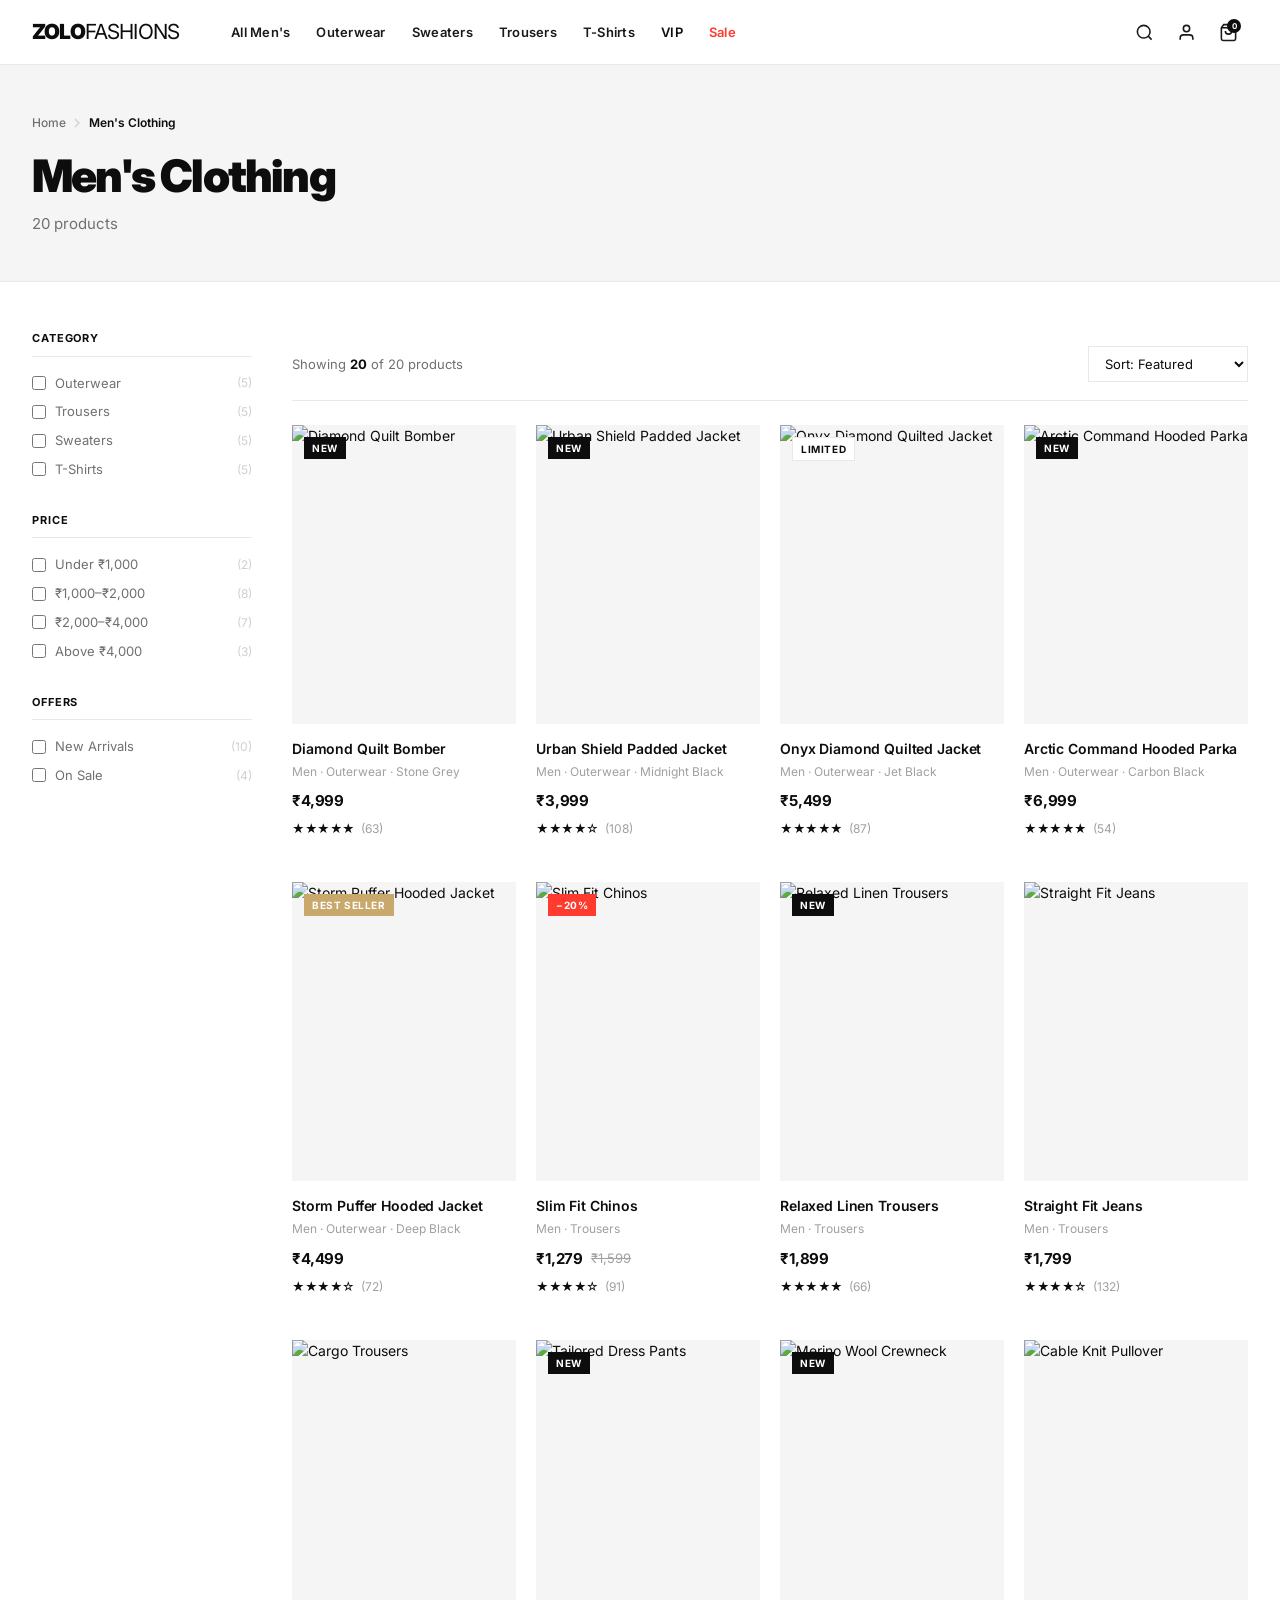
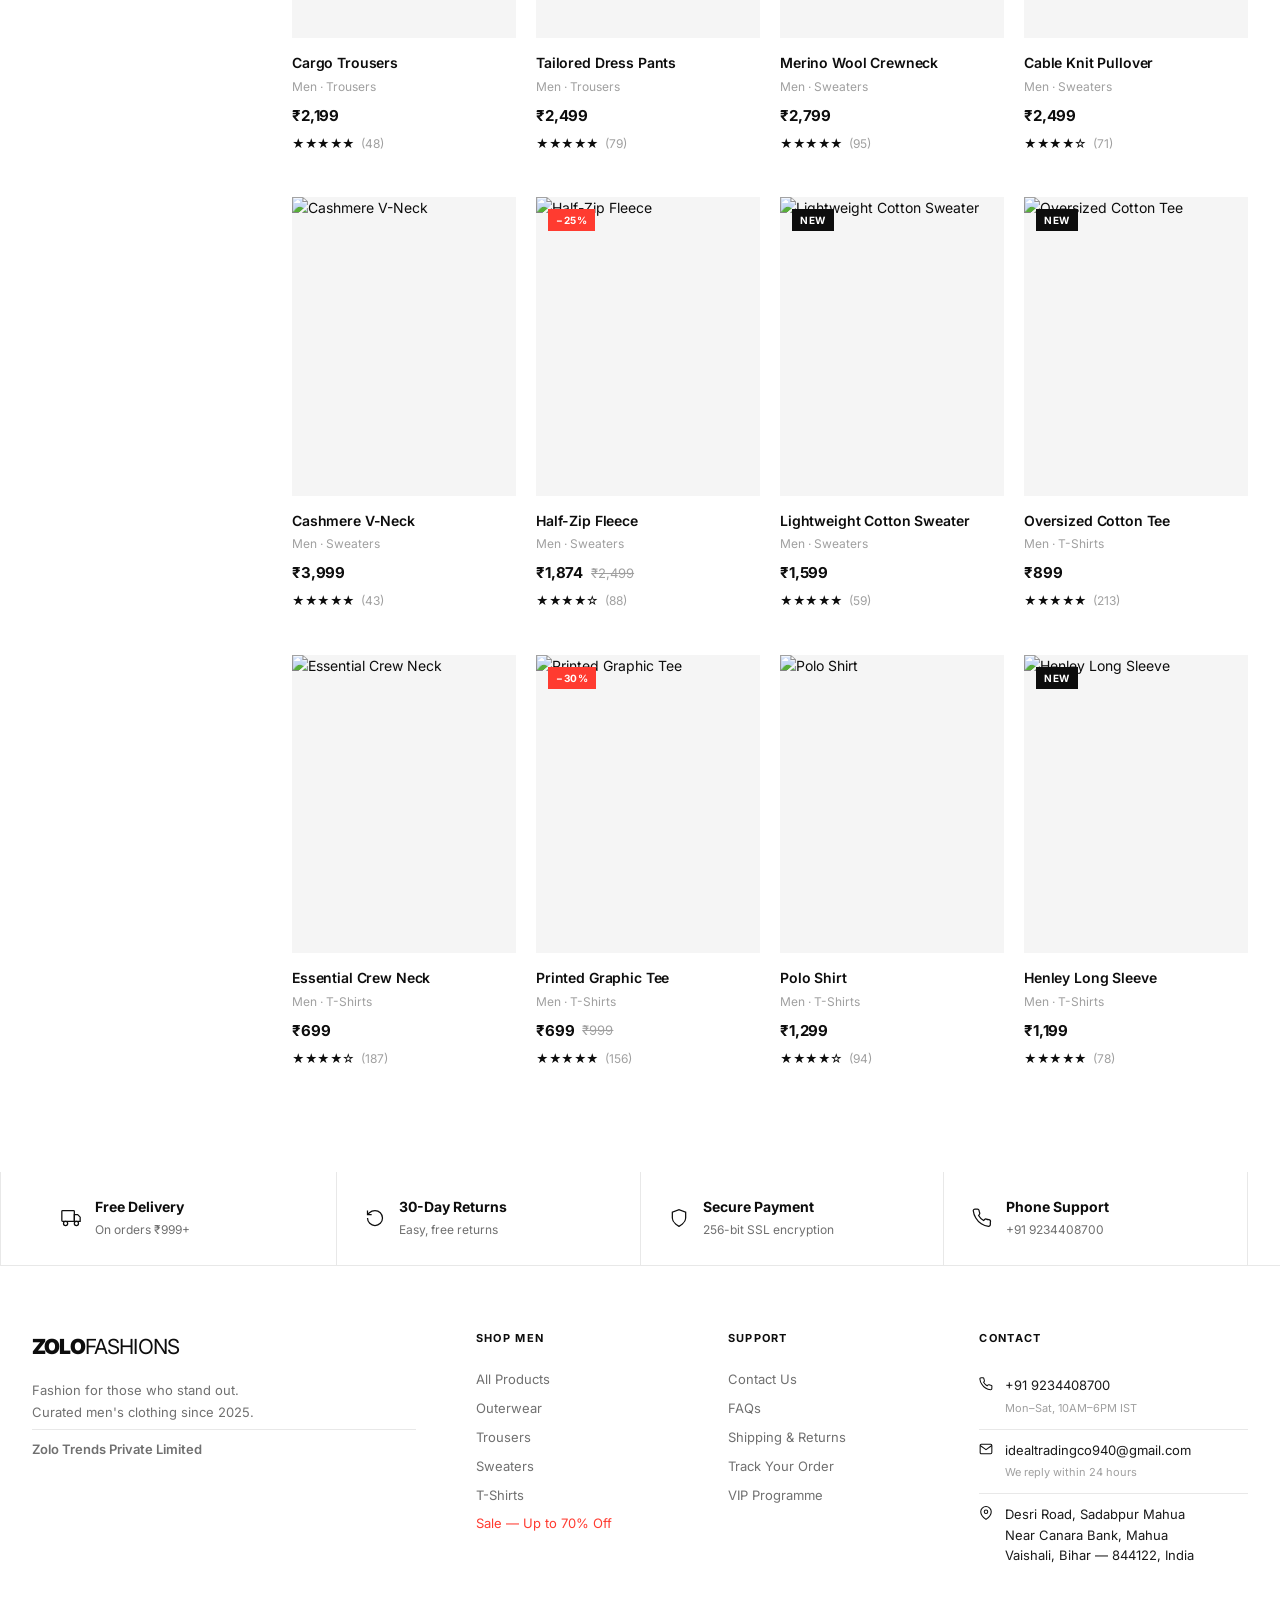
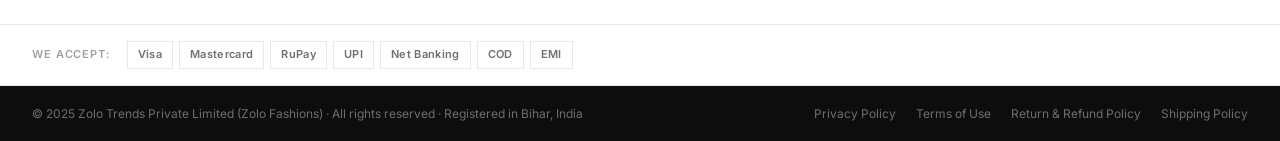
==== commit 2c8d2848: "Update all pages and styles with latest changes Co-Authored-By: Claude Sonnet 4.6 <noreply@anthropic" ====
--- a/catalog.html
+++ b/catalog.html
@@ -174,10 +174,10 @@
               <div class="product-card" data-category="outerwear" data-price="4999" data-badge="new" data-rating="4.8" data-name="Diamond Quilt Bomber"
                    data-color="Stone Grey" data-price-fmt="₹4,999"
                    data-desc="Oversized diamond-quilted bomber in signature stone grey. Full-zip closure with silver-tone hardware, dual angled zip pockets, and a structured stand collar. Lightweight insulation keeps you warm without the bulk — a versatile layer for the modern wardrobe."
-                   data-sizes="S,M,L,XL,XXL" data-img="https://images.unsplash.com/photo-1539533018447-63fcce2678e3?w=600&h=750&fit=crop">
-                <div class="product-card__img-wrap">
-                  <img src="https://images.unsplash.com/photo-1539533018447-63fcce2678e3?w=600&h=750&fit=crop" alt="Diamond Quilt Bomber" loading="lazy" class="product-card__photo" />
-                  <img src="https://images.unsplash.com/photo-1539533018447-63fcce2678e3?w=600&h=750&fit=crop" alt="Diamond Quilt Bomber detail" loading="lazy" class="product-card__photo product-card__photo--hover" />
+                   data-sizes="S,M,L,XL,XXL" data-img="images/outerwear/Kurtka-muzhskaya-plashchevaya-uteplennaya-4M_712-chernyy-_1_.jpg">
+                <div class="product-card__img-wrap">
+                  <img src="images/outerwear/Kurtka-muzhskaya-plashchevaya-uteplennaya-4M_712-chernyy-_1_.jpg" alt="Diamond Quilt Bomber" loading="lazy" class="product-card__photo" />
+                  <img src="images/outerwear/Kurtka-muzhskaya-plashchevaya-uteplennaya-4M_712-chernyy-_1_.jpg" alt="Diamond Quilt Bomber detail" loading="lazy" class="product-card__photo product-card__photo--hover" />
                   <div class="product-card__badges"><span class="badge badge--new">New</span></div>
                   <div class="product-card__actions">
                     <button class="product-card__wishlist" aria-label="Wishlist"><svg width="16" height="16" viewBox="0 0 24 24" fill="none" stroke="currentColor" stroke-width="2"><path d="M20.84 4.61a5.5 5.5 0 0 0-7.78 0L12 5.67l-1.06-1.06a5.5 5.5 0 0 0-7.78 7.78l1.06 1.06L12 21.23l7.78-7.78 1.06-1.06a5.5 5.5 0 0 0 0-7.78z"/></svg></button>
@@ -196,10 +196,10 @@
               <div class="product-card" data-category="outerwear" data-price="3999" data-badge="new" data-rating="4.6" data-name="Urban Shield Padded Jacket"
                    data-color="Midnight Black" data-price-fmt="₹3,999"
                    data-desc="Shirt-inspired padded jacket with clean horizontal quilting. Hidden snap button closure, chest patch pocket, and two large flap pockets. A versatile hybrid silhouette that works equally well for smart casual and everyday streetwear."
-                   data-sizes="S,M,L,XL,XXL" data-img="https://images.unsplash.com/photo-1591047139829-d91aecb6caea?w=600&h=750&fit=crop">
-                <div class="product-card__img-wrap">
-                  <img src="https://images.unsplash.com/photo-1591047139829-d91aecb6caea?w=600&h=750&fit=crop" alt="Urban Shield Padded Jacket" loading="lazy" class="product-card__photo" />
-                  <img src="https://images.unsplash.com/photo-1591047139829-d91aecb6caea?w=600&h=750&fit=crop" alt="Urban Shield Padded Jacket detail" loading="lazy" class="product-card__photo product-card__photo--hover" />
+                   data-sizes="S,M,L,XL,XXL" data-img="images/outerwear/Kurtka-muzhskaya-plashchevaya-uteplennaya-4M_873-chyernyy-_1_.jpg">
+                <div class="product-card__img-wrap">
+                  <img src="images/outerwear/Kurtka-muzhskaya-plashchevaya-uteplennaya-4M_873-chyernyy-_1_.jpg" alt="Urban Shield Padded Jacket" loading="lazy" class="product-card__photo" />
+                  <img src="images/outerwear/Kurtka-muzhskaya-plashchevaya-uteplennaya-4M_873-chyernyy-_1_.jpg" alt="Urban Shield Padded Jacket detail" loading="lazy" class="product-card__photo product-card__photo--hover" />
                   <div class="product-card__badges"><span class="badge badge--new">New</span></div>
                   <div class="product-card__actions">
                     <button class="product-card__wishlist" aria-label="Wishlist"><svg width="16" height="16" viewBox="0 0 24 24" fill="none" stroke="currentColor" stroke-width="2"><path d="M20.84 4.61a5.5 5.5 0 0 0-7.78 0L12 5.67l-1.06-1.06a5.5 5.5 0 0 0-7.78 7.78l1.06 1.06L12 21.23l7.78-7.78 1.06-1.06a5.5 5.5 0 0 0 0-7.78z"/></svg></button>
@@ -218,10 +218,10 @@
               <div class="product-card" data-category="outerwear" data-price="5499" data-badge="limited" data-rating="4.9" data-name="Onyx Diamond Quilted Jacket"
                    data-color="Jet Black" data-price-fmt="₹5,499"
                    data-desc="Statement diamond quilting in jet black with a bold oversized silhouette. Full-zip closure with premium silver hardware, zippered side pockets, and a high stand collar. The go-to piece when you want effortless winter style with an edge."
-                   data-sizes="S,M,L,XL,XXL" data-img="https://images.unsplash.com/photo-1544022613-e87ca75a784a?w=600&h=750&fit=crop">
-                <div class="product-card__img-wrap">
-                  <img src="https://images.unsplash.com/photo-1544022613-e87ca75a784a?w=600&h=750&fit=crop" alt="Onyx Diamond Quilted Jacket" loading="lazy" class="product-card__photo" />
-                  <img src="https://images.unsplash.com/photo-1544022613-e87ca75a784a?w=600&h=750&fit=crop" alt="Onyx Diamond Quilted Jacket detail" loading="lazy" class="product-card__photo product-card__photo--hover" />
+                   data-sizes="S,M,L,XL,XXL" data-img="images/outerwear/Kurtka-muzhskaya-plashchevaya-uteplennaya-4M_882-chyernyy-_1_.jpg">
+                <div class="product-card__img-wrap">
+                  <img src="images/outerwear/Kurtka-muzhskaya-plashchevaya-uteplennaya-4M_882-chyernyy-_1_.jpg" alt="Onyx Diamond Quilted Jacket" loading="lazy" class="product-card__photo" />
+                  <img src="images/outerwear/Kurtka-muzhskaya-plashchevaya-uteplennaya-4M_882-chyernyy-_1_.jpg" alt="Onyx Diamond Quilted Jacket detail" loading="lazy" class="product-card__photo product-card__photo--hover" />
                   <div class="product-card__badges"><span class="badge badge--limited">Limited</span></div>
                   <div class="product-card__actions">
                     <button class="product-card__wishlist" aria-label="Wishlist"><svg width="16" height="16" viewBox="0 0 24 24" fill="none" stroke="currentColor" stroke-width="2"><path d="M20.84 4.61a5.5 5.5 0 0 0-7.78 0L12 5.67l-1.06-1.06a5.5 5.5 0 0 0-7.78 7.78l1.06 1.06L12 21.23l7.78-7.78 1.06-1.06a5.5 5.5 0 0 0 0-7.78z"/></svg></button>
@@ -240,10 +240,10 @@
               <div class="product-card" data-category="outerwear" data-price="6999" data-badge="new" data-rating="4.9" data-name="Arctic Command Hooded Parka"
                    data-color="Carbon Black" data-price-fmt="₹6,999"
                    data-desc="Mid-length insulated parka engineered for serious winter protection. Adjustable hood, snap button placket closure, two generous front pockets, and heavy quilted insulation throughout. Built to keep you warm from the first frost to the last."
-                   data-sizes="S,M,L,XL,XXL" data-img="https://images.unsplash.com/photo-1551028719-00167b16eac5?w=600&h=750&fit=crop">
-                <div class="product-card__img-wrap">
-                  <img src="https://images.unsplash.com/photo-1551028719-00167b16eac5?w=600&h=750&fit=crop" alt="Arctic Command Hooded Parka" loading="lazy" class="product-card__photo" />
-                  <img src="https://images.unsplash.com/photo-1551028719-00167b16eac5?w=600&h=750&fit=crop" alt="Arctic Command Hooded Parka detail" loading="lazy" class="product-card__photo product-card__photo--hover" />
+                   data-sizes="S,M,L,XL,XXL" data-img="images/outerwear/kurtka-muzhskaya-uteplennaya-4M_11498_2-temno_seryy-_1_.jpg">
+                <div class="product-card__img-wrap">
+                  <img src="images/outerwear/kurtka-muzhskaya-uteplennaya-4M_11498_2-temno_seryy-_1_.jpg" alt="Arctic Command Hooded Parka" loading="lazy" class="product-card__photo" />
+                  <img src="images/outerwear/kurtka-muzhskaya-uteplennaya-4M_11498_2-temno_seryy-_1_.jpg" alt="Arctic Command Hooded Parka detail" loading="lazy" class="product-card__photo product-card__photo--hover" />
                   <div class="product-card__badges"><span class="badge badge--new">New</span></div>
                   <div class="product-card__actions">
                     <button class="product-card__wishlist" aria-label="Wishlist"><svg width="16" height="16" viewBox="0 0 24 24" fill="none" stroke="currentColor" stroke-width="2"><path d="M20.84 4.61a5.5 5.5 0 0 0-7.78 0L12 5.67l-1.06-1.06a5.5 5.5 0 0 0-7.78 7.78l1.06 1.06L12 21.23l7.78-7.78 1.06-1.06a5.5 5.5 0 0 0 0-7.78z"/></svg></button>
@@ -262,10 +262,10 @@
               <div class="product-card" data-category="outerwear" data-price="4499" data-badge="bestseller" data-rating="4.7" data-name="Storm Puffer Hooded Jacket"
                    data-color="Deep Black" data-price-fmt="₹4,499"
                    data-desc="Horizontal-quilted puffer jacket with a generous hood and full-zip front. Relaxed and slightly oversized fit, with side slip pockets. Lightweight yet seriously insulated — the essential winter layer you will reach for every single day."
-                   data-sizes="S,M,L,XL,XXL" data-img="https://images.unsplash.com/photo-1617127365659-c47fa864d8bc?w=600&h=750&fit=crop">
-                <div class="product-card__img-wrap">
-                  <img src="https://images.unsplash.com/photo-1617127365659-c47fa864d8bc?w=600&h=750&fit=crop" alt="Storm Puffer Hooded Jacket" loading="lazy" class="product-card__photo" />
-                  <img src="https://images.unsplash.com/photo-1617127365659-c47fa864d8bc?w=600&h=750&fit=crop" alt="Storm Puffer Hooded Jacket detail" loading="lazy" class="product-card__photo product-card__photo--hover" />
+                   data-sizes="S,M,L,XL,XXL" data-img="images/outerwear/kurtka_muzhskaya_uteplennaya_4M_9968_2_chernyy_1_.jpg">
+                <div class="product-card__img-wrap">
+                  <img src="images/outerwear/kurtka_muzhskaya_uteplennaya_4M_9968_2_chernyy_1_.jpg" alt="Storm Puffer Hooded Jacket" loading="lazy" class="product-card__photo" />
+                  <img src="images/outerwear/kurtka_muzhskaya_uteplennaya_4M_9968_2_chernyy_1_.jpg" alt="Storm Puffer Hooded Jacket detail" loading="lazy" class="product-card__photo product-card__photo--hover" />
                   <div class="product-card__badges"><span class="badge badge--bestseller">Best Seller</span></div>
                   <div class="product-card__actions">
                     <button class="product-card__wishlist" aria-label="Wishlist"><svg width="16" height="16" viewBox="0 0 24 24" fill="none" stroke="currentColor" stroke-width="2"><path d="M20.84 4.61a5.5 5.5 0 0 0-7.78 0L12 5.67l-1.06-1.06a5.5 5.5 0 0 0-7.78 7.78l1.06 1.06L12 21.23l7.78-7.78 1.06-1.06a5.5 5.5 0 0 0 0-7.78z"/></svg></button>
@@ -284,8 +284,8 @@
               <!-- TROUSERS -->
               <div class="product-card" data-category="trousers" data-price="1279" data-badge="sale" data-rating="4.4" data-name="Slim Fit Chinos">
                 <div class="product-card__img-wrap">
-                  <img src="https://images.unsplash.com/photo-1473966968600-fa801b869a1a?w=500&h=650&fit=crop" alt="Slim Fit Chinos" loading="lazy" class="product-card__photo" />
-                  <img src="https://images.unsplash.com/photo-1624378439575-d8705ad7ae80?w=500&h=650&fit=crop" alt="Slim Fit Chinos alt" loading="lazy" class="product-card__photo product-card__photo--hover" />
+                  <img src="images/trousers/pants-black-chino.jpg" alt="Slim Fit Chinos" loading="lazy" class="product-card__photo" />
+                  <img src="images/trousers/pants-black-chino.jpg" alt="Slim Fit Chinos alt" loading="lazy" class="product-card__photo product-card__photo--hover" />
                   <div class="product-card__badges"><span class="badge badge--sale">−20%</span></div>
                   <div class="product-card__actions"><button class="product-card__wishlist" aria-label="Wishlist"><svg width="16" height="16" viewBox="0 0 24 24" fill="none" stroke="currentColor" stroke-width="2"><path d="M20.84 4.61a5.5 5.5 0 0 0-7.78 0L12 5.67l-1.06-1.06a5.5 5.5 0 0 0-7.78 7.78l1.06 1.06L12 21.23l7.78-7.78 1.06-1.06a5.5 5.5 0 0 0 0-7.78z"/></svg></button></div>
                   <button class="product-card__atc">Add to Bag</button>
@@ -300,8 +300,8 @@
 
               <div class="product-card" data-category="trousers" data-price="1899" data-badge="new" data-rating="4.9" data-name="Relaxed Linen Trousers">
                 <div class="product-card__img-wrap">
-                  <img src="https://images.unsplash.com/photo-1624378439575-d8705ad7ae80?w=500&h=650&fit=crop" alt="Relaxed Linen Trousers" loading="lazy" class="product-card__photo" />
-                  <img src="https://images.unsplash.com/photo-1473966968600-fa801b869a1a?w=500&h=650&fit=crop" alt="Relaxed Linen Trousers alt" loading="lazy" class="product-card__photo product-card__photo--hover" />
+                  <img src="images/trousers/pants-navy-linen.jpg" alt="Relaxed Linen Trousers" loading="lazy" class="product-card__photo" />
+                  <img src="images/trousers/pants-navy-linen.jpg" alt="Relaxed Linen Trousers alt" loading="lazy" class="product-card__photo product-card__photo--hover" />
                   <div class="product-card__badges"><span class="badge badge--new">New</span></div>
                   <div class="product-card__actions"><button class="product-card__wishlist" aria-label="Wishlist"><svg width="16" height="16" viewBox="0 0 24 24" fill="none" stroke="currentColor" stroke-width="2"><path d="M20.84 4.61a5.5 5.5 0 0 0-7.78 0L12 5.67l-1.06-1.06a5.5 5.5 0 0 0-7.78 7.78l1.06 1.06L12 21.23l7.78-7.78 1.06-1.06a5.5 5.5 0 0 0 0-7.78z"/></svg></button></div>
                   <button class="product-card__atc">Add to Bag</button>
@@ -316,8 +316,8 @@
 
               <div class="product-card" data-category="trousers" data-price="1799" data-badge="" data-rating="4.4" data-name="Straight Fit Jeans">
                 <div class="product-card__img-wrap">
-                  <img src="https://images.unsplash.com/photo-1542272604-787c3835535d?w=500&h=650&fit=crop" alt="Straight Fit Jeans" loading="lazy" class="product-card__photo" />
-                  <img src="https://images.unsplash.com/photo-1624378439575-d8705ad7ae80?w=500&h=650&fit=crop" alt="Straight Fit Jeans alt" loading="lazy" class="product-card__photo product-card__photo--hover" />
+                  <img src="images/trousers/pants-beige-linen.jpg" alt="Straight Fit Jeans" loading="lazy" class="product-card__photo" />
+                  <img src="images/trousers/pants-beige-linen.jpg" alt="Straight Fit Jeans alt" loading="lazy" class="product-card__photo product-card__photo--hover" />
                   <div class="product-card__badges"></div>
                   <div class="product-card__actions"><button class="product-card__wishlist" aria-label="Wishlist"><svg width="16" height="16" viewBox="0 0 24 24" fill="none" stroke="currentColor" stroke-width="2"><path d="M20.84 4.61a5.5 5.5 0 0 0-7.78 0L12 5.67l-1.06-1.06a5.5 5.5 0 0 0-7.78 7.78l1.06 1.06L12 21.23l7.78-7.78 1.06-1.06a5.5 5.5 0 0 0 0-7.78z"/></svg></button></div>
                   <button class="product-card__atc">Add to Bag</button>
@@ -332,8 +332,8 @@
 
               <div class="product-card" data-category="trousers" data-price="2199" data-badge="" data-rating="4.9" data-name="Cargo Trousers">
                 <div class="product-card__img-wrap">
-                  <img src="https://images.unsplash.com/photo-1517438476312-10d79c077509?w=500&h=650&fit=crop" alt="Cargo Trousers" loading="lazy" class="product-card__photo" />
-                  <img src="https://images.unsplash.com/photo-1542272604-787c3835535d?w=500&h=650&fit=crop" alt="Cargo Trousers alt" loading="lazy" class="product-card__photo product-card__photo--hover" />
+                  <img src="images/trousers/pants-charcoal-wide.jpg" alt="Cargo Trousers" loading="lazy" class="product-card__photo" />
+                  <img src="images/trousers/pants-charcoal-wide.jpg" alt="Cargo Trousers alt" loading="lazy" class="product-card__photo product-card__photo--hover" />
                   <div class="product-card__badges"></div>
                   <div class="product-card__actions"><button class="product-card__wishlist" aria-label="Wishlist"><svg width="16" height="16" viewBox="0 0 24 24" fill="none" stroke="currentColor" stroke-width="2"><path d="M20.84 4.61a5.5 5.5 0 0 0-7.78 0L12 5.67l-1.06-1.06a5.5 5.5 0 0 0-7.78 7.78l1.06 1.06L12 21.23l7.78-7.78 1.06-1.06a5.5 5.5 0 0 0 0-7.78z"/></svg></button></div>
                   <button class="product-card__atc">Add to Bag</button>
@@ -348,8 +348,8 @@
 
               <div class="product-card" data-category="trousers" data-price="2499" data-badge="new" data-rating="4.9" data-name="Tailored Dress Pants">
                 <div class="product-card__img-wrap">
-                  <img src="https://images.unsplash.com/photo-1473966968600-fa801b869a1a?w=500&h=650&fit=crop" alt="Tailored Dress Pants" loading="lazy" class="product-card__photo" />
-                  <img src="https://images.unsplash.com/photo-1517438476312-10d79c077509?w=500&h=650&fit=crop" alt="Tailored Dress Pants alt" loading="lazy" class="product-card__photo product-card__photo--hover" />
+                  <img src="images/trousers/pants-brown-chino.jpg" alt="Tailored Dress Pants" loading="lazy" class="product-card__photo" />
+                  <img src="images/trousers/pants-brown-chino.jpg" alt="Tailored Dress Pants alt" loading="lazy" class="product-card__photo product-card__photo--hover" />
                   <div class="product-card__badges"><span class="badge badge--new">New</span></div>
                   <div class="product-card__actions"><button class="product-card__wishlist" aria-label="Wishlist"><svg width="16" height="16" viewBox="0 0 24 24" fill="none" stroke="currentColor" stroke-width="2"><path d="M20.84 4.61a5.5 5.5 0 0 0-7.78 0L12 5.67l-1.06-1.06a5.5 5.5 0 0 0-7.78 7.78l1.06 1.06L12 21.23l7.78-7.78 1.06-1.06a5.5 5.5 0 0 0 0-7.78z"/></svg></button></div>
                   <button class="product-card__atc">Add to Bag</button>
@@ -613,15 +613,7 @@
         <div class="footer__contact-item"><svg width="14" height="14" viewBox="0 0 24 24" fill="none" stroke="currentColor" stroke-width="1.8"><path d="M21 10c0 7-9 13-9 13s-9-6-9-13a9 9 0 0 1 18 0z"/><circle cx="12" cy="10" r="3"/></svg><div><span>Desri Road, Sadabpur Mahua<br />Near Canara Bank, Mahua<br />Vaishali, Bihar — 844122, India</span></div></div>
       </div>
     </div>
-    <div class="footer__reg"><div class="container footer__reg-inner">
-      <div class="footer__reg-item"><span class="reg-key">Legal Name</span><span>Zolo Trends Private Limited</span></div>
-      <div class="footer__reg-item"><span class="reg-key">CIN</span><span>U47820BR2025PTC079961</span></div>
-      <div class="footer__reg-item"><span class="reg-key">GSTIN</span><span>10AACCZ7944H1Z9</span></div>
-      <div class="footer__reg-item"><span class="reg-key">PAN</span><span>AACCZ7944H</span></div>
-      <div class="footer__reg-item"><span class="reg-key">TAN</span><span>PTNZ00667C</span></div>
-      <div class="footer__reg-item"><span class="reg-key">Incorporated</span><span>06 Nov 2025 · Bihar, India</span></div>
-      <div class="footer__reg-item"><span class="reg-key">Directors</span><span>Prince Kumar &amp; Parveen Kumar</span></div>
-    </div></div>
+    </div>
     <div class="footer__pay"><div class="container footer__pay-inner">
       <span class="footer__pay-label">We accept:</span>
       <div class="footer__pay-icons"><span class="pay-chip">Visa</span><span class="pay-chip">Mastercard</span><span class="pay-chip">RuPay</span><span class="pay-chip">UPI</span><span class="pay-chip">Net Banking</span><span class="pay-chip">COD</span><span class="pay-chip">EMI</span></div>
@@ -633,6 +625,27 @@
   </footer>
 
   <script src="main.js"></script>
+  <script>
+    // Автоподгрузка изображений из папок по категориям
+    [
+      { category: 'trousers', folder: 'trousers' },
+      { category: 'tshirts',  folder: 'tshirts'  },
+      { category: 'sweaters', folder: 'sweaters' },
+    ].forEach(({ category, folder }) => {
+      fetch('/api/images/' + folder)
+        .then(r => r.json())
+        .then(files => {
+          if (!files.length) return;
+          const cards = document.querySelectorAll('.product-card[data-category="' + category + '"]');
+          cards.forEach((card, i) => {
+            if (!files[i]) return;
+            const src = 'images/' + folder + '/' + files[i];
+            card.querySelectorAll('.product-card__photo').forEach(img => img.src = src);
+          });
+        })
+        .catch(() => {});
+    });
+  </script>
   <script>
   /* ---- QUICK VIEW MODAL ---- */
   (function(){
--- a/style.css
+++ b/style.css
@@ -235,10 +235,10 @@
   border: 1px solid var(--border);
   border-top: 2px solid var(--black);
   display: grid;
-  grid-template-columns: repeat(3, 1fr) 180px;
-  gap: 40px;
-  padding: 32px 36px;
-  min-width: 680px;
+  grid-template-columns: 1fr;
+  gap: 0;
+  padding: 24px 32px;
+  min-width: 180px;
   opacity: 0;
   pointer-events: none;
   transform: translateY(8px);
@@ -668,7 +668,8 @@
 }
 .badge--new     { background: var(--black); color: var(--white); }
 .badge--sale    { background: var(--red); color: var(--white); }
-.badge--limited { background: var(--white); color: var(--black); border: 1px solid var(--border); }
+.badge--limited    { background: var(--white); color: var(--black); border: 1px solid var(--border); }
+.badge--bestseller { background: #c8a86b; color: var(--white); }
 
 .product-card__actions {
   position: absolute;
@@ -2244,6 +2245,28 @@
 .auth-checkbox a {
   color: var(--black);
   border-bottom: 1px solid var(--gray-3);
+}
+.auth-consents {
+  border: 1px solid var(--border);
+  border-radius: 8px;
+  padding: 16px 18px 4px;
+  margin-bottom: 20px;
+  background: var(--gray-1);
+}
+.auth-consents__title {
+  font-size: 11px;
+  font-weight: 700;
+  letter-spacing: .1em;
+  text-transform: uppercase;
+  color: var(--gray-4);
+  margin-bottom: 14px;
+}
+.auth-consents .auth-checkbox {
+  margin-bottom: 12px;
+}
+.auth-consents .auth-checkbox label strong {
+  color: var(--black-2);
+  font-weight: 600;
 }
 
 /* ─── DASHBOARD ─── */
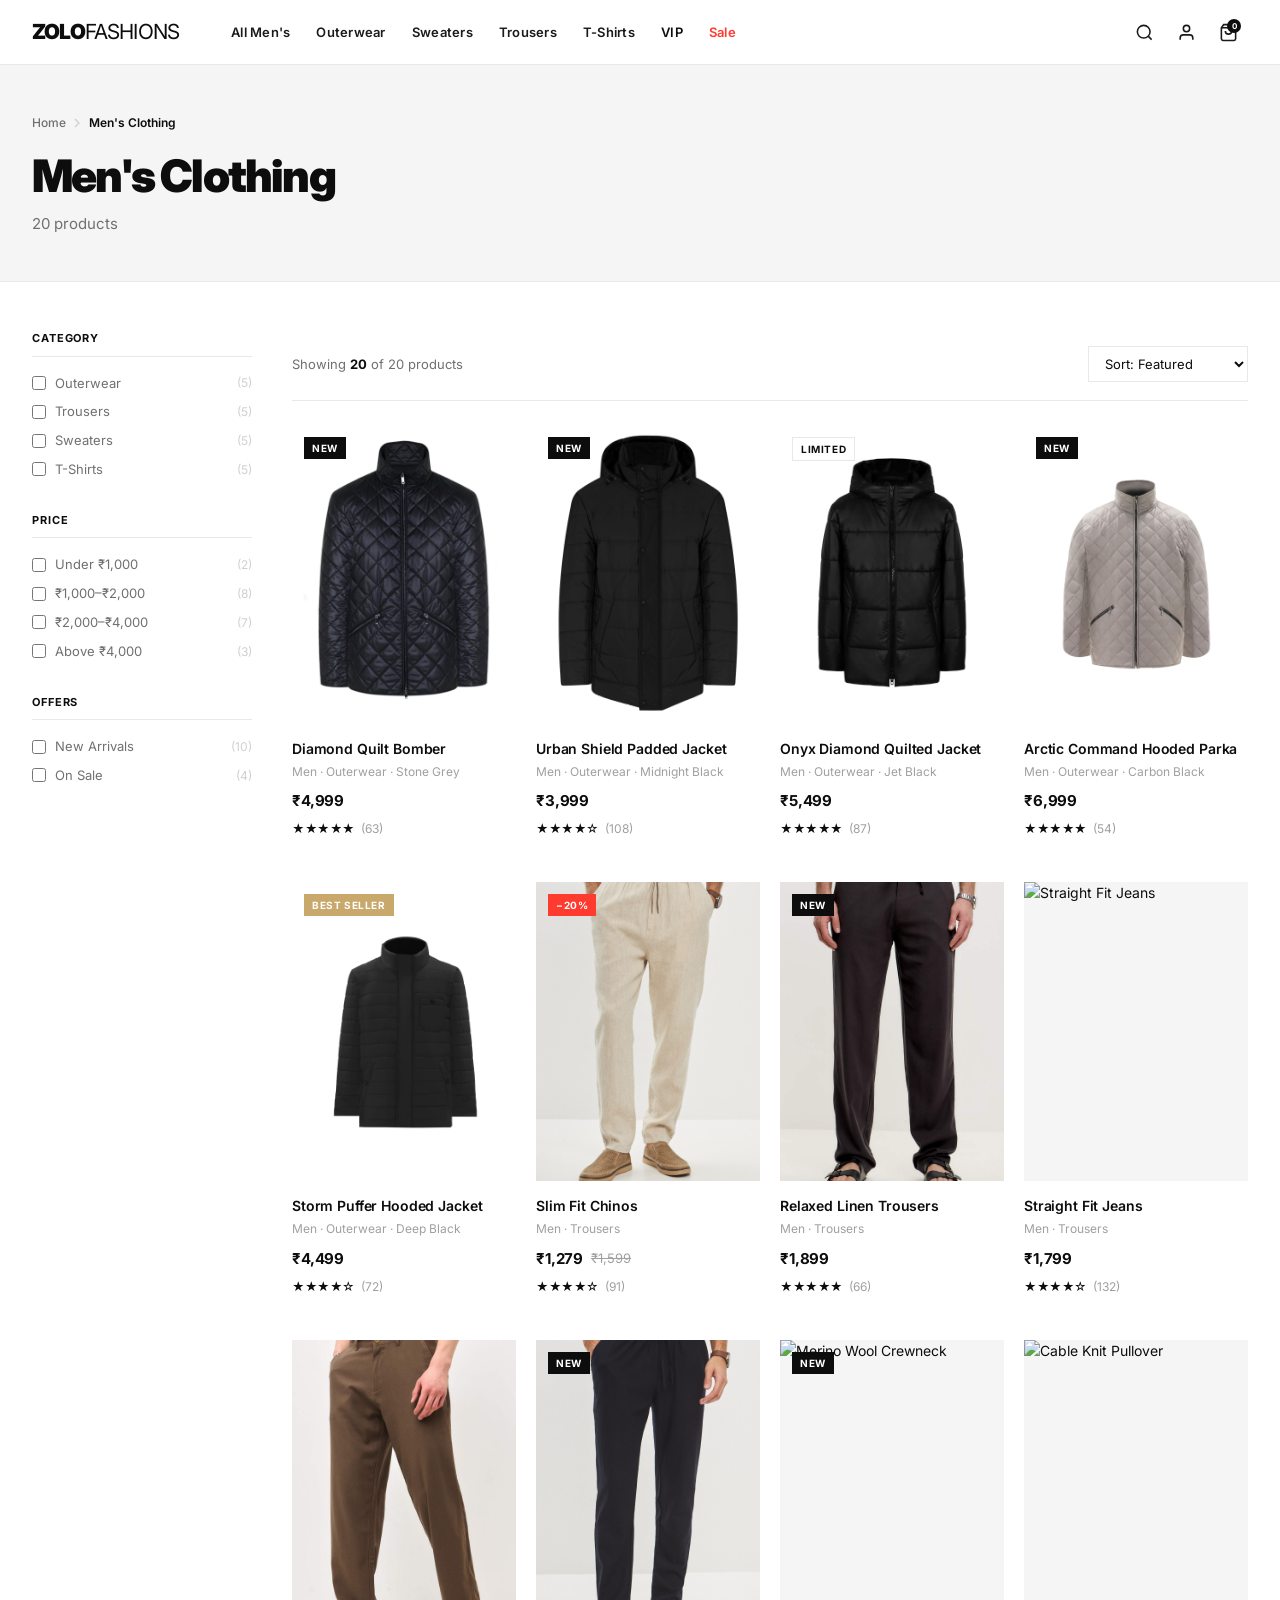
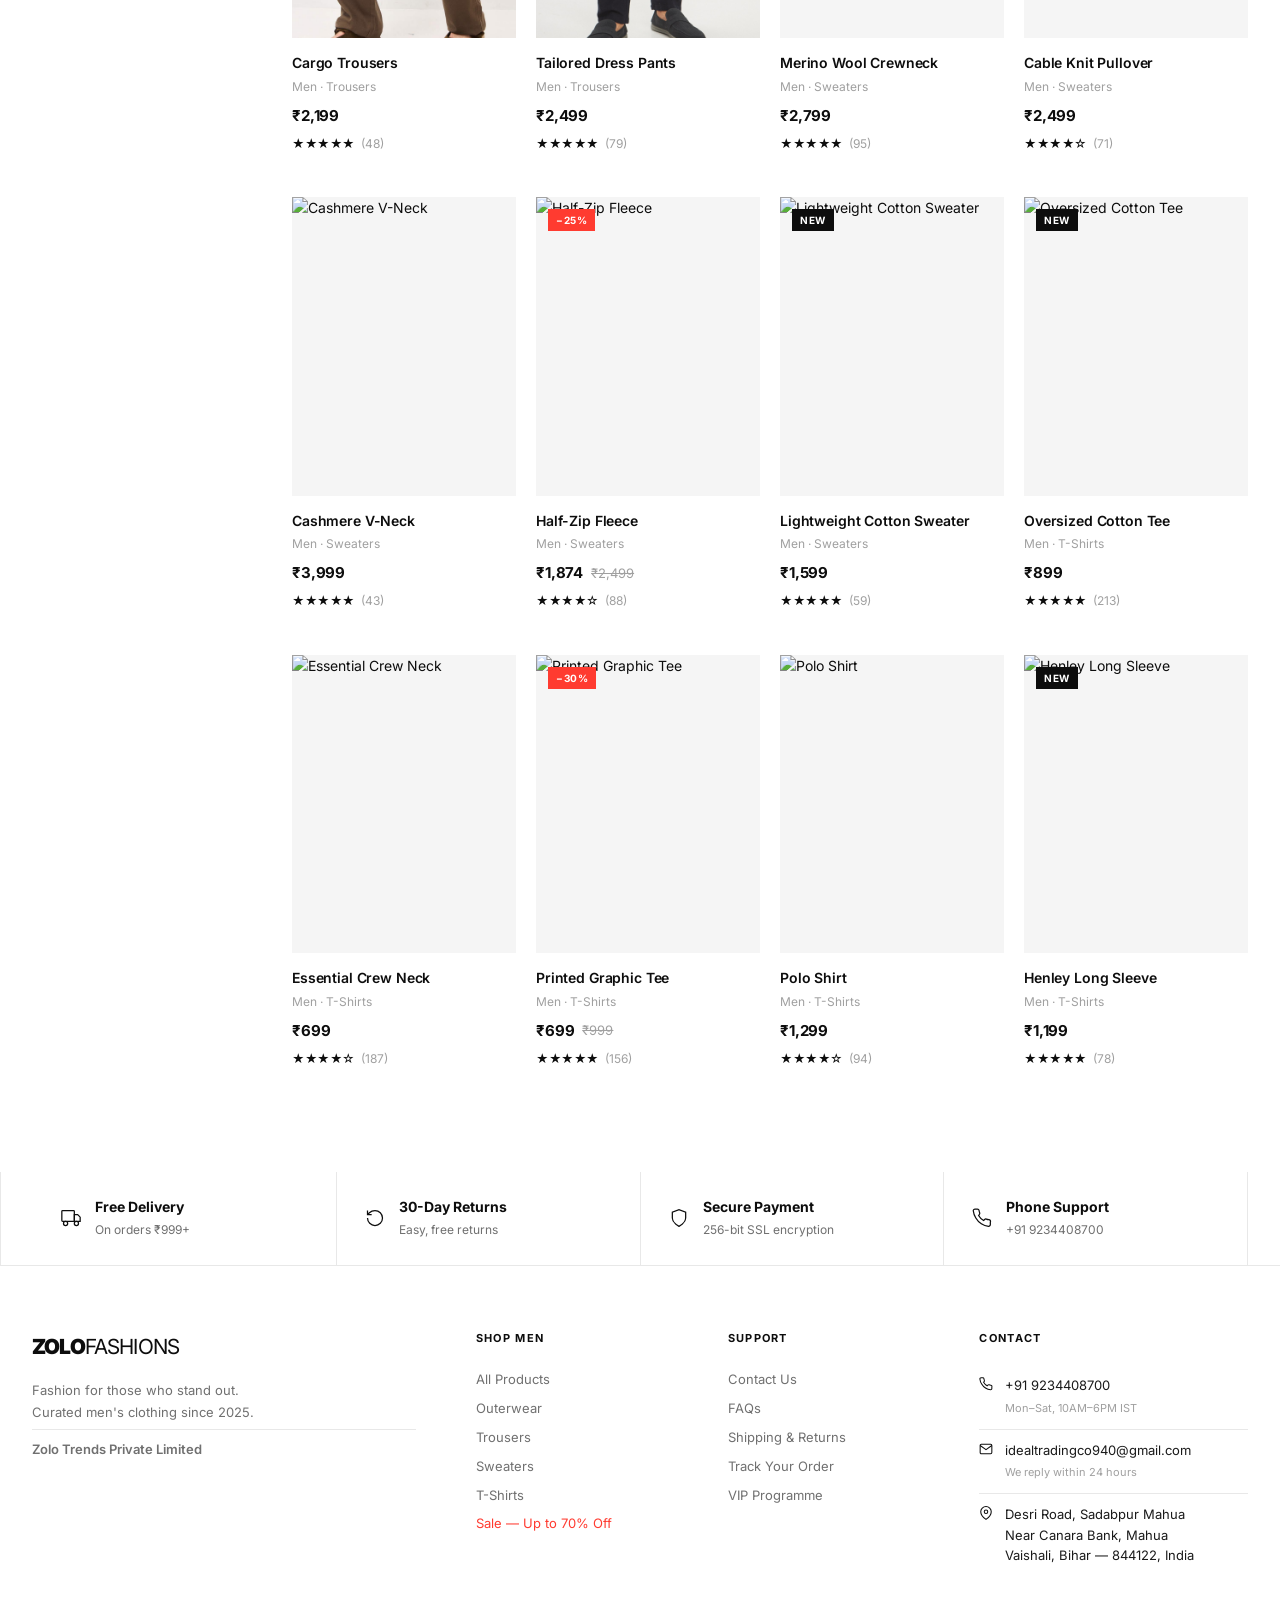
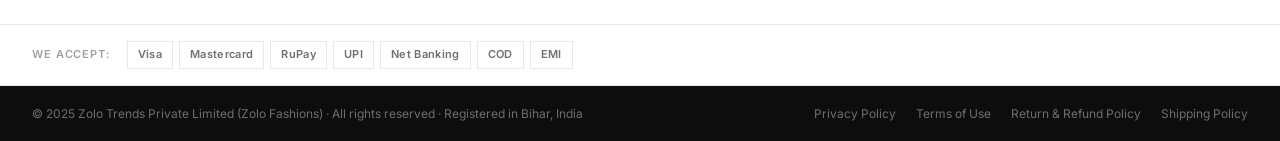
==== commit 9900b488: "Fix wrong product images for sweaters and t-shirts in catalog Co-Authored-By: Claude Sonnet 4.6 <nor" ====
--- a/catalog.html
+++ b/catalog.html
@@ -381,7 +381,7 @@
 
               <div class="product-card" data-category="sweaters" data-price="2499" data-badge="" data-rating="4.4" data-name="Cable Knit Pullover">
                 <div class="product-card__img-wrap">
-                  <img src="https://images.unsplash.com/photo-1576566588028-4147f3842f27?w=500&h=650&fit=crop" alt="Cable Knit Pullover" loading="lazy" class="product-card__photo" />
+                  <img src="https://images.unsplash.com/photo-1591047139829-d91aecb6caea?w=500&h=650&fit=crop" alt="Cable Knit Pullover" loading="lazy" class="product-card__photo" />
                   <img src="https://images.unsplash.com/photo-1614975059251-992f11792b9f?w=500&h=650&fit=crop" alt="Cable Knit Pullover alt" loading="lazy" class="product-card__photo product-card__photo--hover" />
                   <div class="product-card__badges"></div>
                   <div class="product-card__actions"><button class="product-card__wishlist" aria-label="Wishlist"><svg width="16" height="16" viewBox="0 0 24 24" fill="none" stroke="currentColor" stroke-width="2"><path d="M20.84 4.61a5.5 5.5 0 0 0-7.78 0L12 5.67l-1.06-1.06a5.5 5.5 0 0 0-7.78 7.78l1.06 1.06L12 21.23l7.78-7.78 1.06-1.06a5.5 5.5 0 0 0 0-7.78z"/></svg></button></div>
@@ -397,8 +397,8 @@
 
               <div class="product-card" data-category="sweaters" data-price="3999" data-badge="" data-rating="4.9" data-name="Cashmere V-Neck">
                 <div class="product-card__img-wrap">
-                  <img src="https://images.unsplash.com/photo-1578587018452-892bacefd3f2?w=500&h=650&fit=crop" alt="Cashmere V-Neck" loading="lazy" class="product-card__photo" />
-                  <img src="https://images.unsplash.com/photo-1576566588028-4147f3842f27?w=500&h=650&fit=crop" alt="Cashmere V-Neck alt" loading="lazy" class="product-card__photo product-card__photo--hover" />
+                  <img src="https://images.unsplash.com/photo-1556821840-3a63f95609a7?w=500&h=650&fit=crop" alt="Cashmere V-Neck" loading="lazy" class="product-card__photo" />
+                  <img src="https://images.unsplash.com/photo-1591047139829-d91aecb6caea?w=500&h=650&fit=crop" alt="Cashmere V-Neck alt" loading="lazy" class="product-card__photo product-card__photo--hover" />
                   <div class="product-card__badges"></div>
                   <div class="product-card__actions"><button class="product-card__wishlist" aria-label="Wishlist"><svg width="16" height="16" viewBox="0 0 24 24" fill="none" stroke="currentColor" stroke-width="2"><path d="M20.84 4.61a5.5 5.5 0 0 0-7.78 0L12 5.67l-1.06-1.06a5.5 5.5 0 0 0-7.78 7.78l1.06 1.06L12 21.23l7.78-7.78 1.06-1.06a5.5 5.5 0 0 0 0-7.78z"/></svg></button></div>
                   <button class="product-card__atc">Add to Bag</button>
@@ -413,8 +413,8 @@
 
               <div class="product-card" data-category="sweaters" data-price="1874" data-badge="sale" data-rating="4.4" data-name="Half-Zip Fleece">
                 <div class="product-card__img-wrap">
-                  <img src="https://images.unsplash.com/photo-1576566588028-4147f3842f27?w=500&h=650&fit=crop" alt="Half-Zip Fleece" loading="lazy" class="product-card__photo" />
-                  <img src="https://images.unsplash.com/photo-1578587018452-892bacefd3f2?w=500&h=650&fit=crop" alt="Half-Zip Fleece alt" loading="lazy" class="product-card__photo product-card__photo--hover" />
+                  <img src="https://images.unsplash.com/photo-1620799140408-edc6dcb6d633?w=500&h=650&fit=crop" alt="Half-Zip Fleece" loading="lazy" class="product-card__photo" />
+                  <img src="https://images.unsplash.com/photo-1556821840-3a63f95609a7?w=500&h=650&fit=crop" alt="Half-Zip Fleece alt" loading="lazy" class="product-card__photo product-card__photo--hover" />
                   <div class="product-card__badges"><span class="badge badge--sale">−25%</span></div>
                   <div class="product-card__actions"><button class="product-card__wishlist" aria-label="Wishlist"><svg width="16" height="16" viewBox="0 0 24 24" fill="none" stroke="currentColor" stroke-width="2"><path d="M20.84 4.61a5.5 5.5 0 0 0-7.78 0L12 5.67l-1.06-1.06a5.5 5.5 0 0 0-7.78 7.78l1.06 1.06L12 21.23l7.78-7.78 1.06-1.06a5.5 5.5 0 0 0 0-7.78z"/></svg></button></div>
                   <button class="product-card__atc">Add to Bag</button>
@@ -478,7 +478,7 @@
 
               <div class="product-card" data-category="tshirts" data-price="699" data-badge="sale" data-rating="4.9" data-name="Printed Graphic Tee">
                 <div class="product-card__img-wrap">
-                  <img src="https://images.unsplash.com/photo-1596755094514-f87e34085b2c?w=500&h=650&fit=crop" alt="Printed Graphic Tee" loading="lazy" class="product-card__photo" />
+                  <img src="https://images.unsplash.com/photo-1503341455253-b2e723bb3dbb?w=500&h=650&fit=crop" alt="Printed Graphic Tee" loading="lazy" class="product-card__photo" />
                   <img src="https://images.unsplash.com/photo-1583743814966-8936f5b7be1a?w=500&h=650&fit=crop" alt="Printed Graphic Tee alt" loading="lazy" class="product-card__photo product-card__photo--hover" />
                   <div class="product-card__badges"><span class="badge badge--sale">−30%</span></div>
                   <div class="product-card__actions"><button class="product-card__wishlist" aria-label="Wishlist"><svg width="16" height="16" viewBox="0 0 24 24" fill="none" stroke="currentColor" stroke-width="2"><path d="M20.84 4.61a5.5 5.5 0 0 0-7.78 0L12 5.67l-1.06-1.06a5.5 5.5 0 0 0-7.78 7.78l1.06 1.06L12 21.23l7.78-7.78 1.06-1.06a5.5 5.5 0 0 0 0-7.78z"/></svg></button></div>
@@ -494,8 +494,8 @@
 
               <div class="product-card" data-category="tshirts" data-price="1299" data-badge="" data-rating="4.4" data-name="Polo Shirt">
                 <div class="product-card__img-wrap">
-                  <img src="https://images.unsplash.com/photo-1602810318383-e386cc2a3ccf?w=500&h=650&fit=crop" alt="Polo Shirt" loading="lazy" class="product-card__photo" />
-                  <img src="https://images.unsplash.com/photo-1596755094514-f87e34085b2c?w=500&h=650&fit=crop" alt="Polo Shirt alt" loading="lazy" class="product-card__photo product-card__photo--hover" />
+                  <img src="https://images.unsplash.com/photo-1598300042247-d088f8ab3a91?w=500&h=650&fit=crop" alt="Polo Shirt" loading="lazy" class="product-card__photo" />
+                  <img src="https://images.unsplash.com/photo-1503341455253-b2e723bb3dbb?w=500&h=650&fit=crop" alt="Polo Shirt alt" loading="lazy" class="product-card__photo product-card__photo--hover" />
                   <div class="product-card__badges"></div>
                   <div class="product-card__actions"><button class="product-card__wishlist" aria-label="Wishlist"><svg width="16" height="16" viewBox="0 0 24 24" fill="none" stroke="currentColor" stroke-width="2"><path d="M20.84 4.61a5.5 5.5 0 0 0-7.78 0L12 5.67l-1.06-1.06a5.5 5.5 0 0 0-7.78 7.78l1.06 1.06L12 21.23l7.78-7.78 1.06-1.06a5.5 5.5 0 0 0 0-7.78z"/></svg></button></div>
                   <button class="product-card__atc">Add to Bag</button>
@@ -510,8 +510,8 @@
 
               <div class="product-card" data-category="tshirts" data-price="1199" data-badge="new" data-rating="4.9" data-name="Henley Long Sleeve">
                 <div class="product-card__img-wrap">
-                  <img src="https://images.unsplash.com/photo-1521572163474-6864f9cf17ab?w=500&h=650&fit=crop" alt="Henley Long Sleeve" loading="lazy" class="product-card__photo" />
-                  <img src="https://images.unsplash.com/photo-1602810318383-e386cc2a3ccf?w=500&h=650&fit=crop" alt="Henley Long Sleeve alt" loading="lazy" class="product-card__photo product-card__photo--hover" />
+                  <img src="https://images.unsplash.com/photo-1574180045827-681f8a1a9622?w=500&h=650&fit=crop" alt="Henley Long Sleeve" loading="lazy" class="product-card__photo" />
+                  <img src="https://images.unsplash.com/photo-1521572163474-6864f9cf17ab?w=500&h=650&fit=crop" alt="Henley Long Sleeve alt" loading="lazy" class="product-card__photo product-card__photo--hover" />
                   <div class="product-card__badges"><span class="badge badge--new">New</span></div>
                   <div class="product-card__actions"><button class="product-card__wishlist" aria-label="Wishlist"><svg width="16" height="16" viewBox="0 0 24 24" fill="none" stroke="currentColor" stroke-width="2"><path d="M20.84 4.61a5.5 5.5 0 0 0-7.78 0L12 5.67l-1.06-1.06a5.5 5.5 0 0 0-7.78 7.78l1.06 1.06L12 21.23l7.78-7.78 1.06-1.06a5.5 5.5 0 0 0 0-7.78z"/></svg></button></div>
                   <button class="product-card__atc">Add to Bag</button>
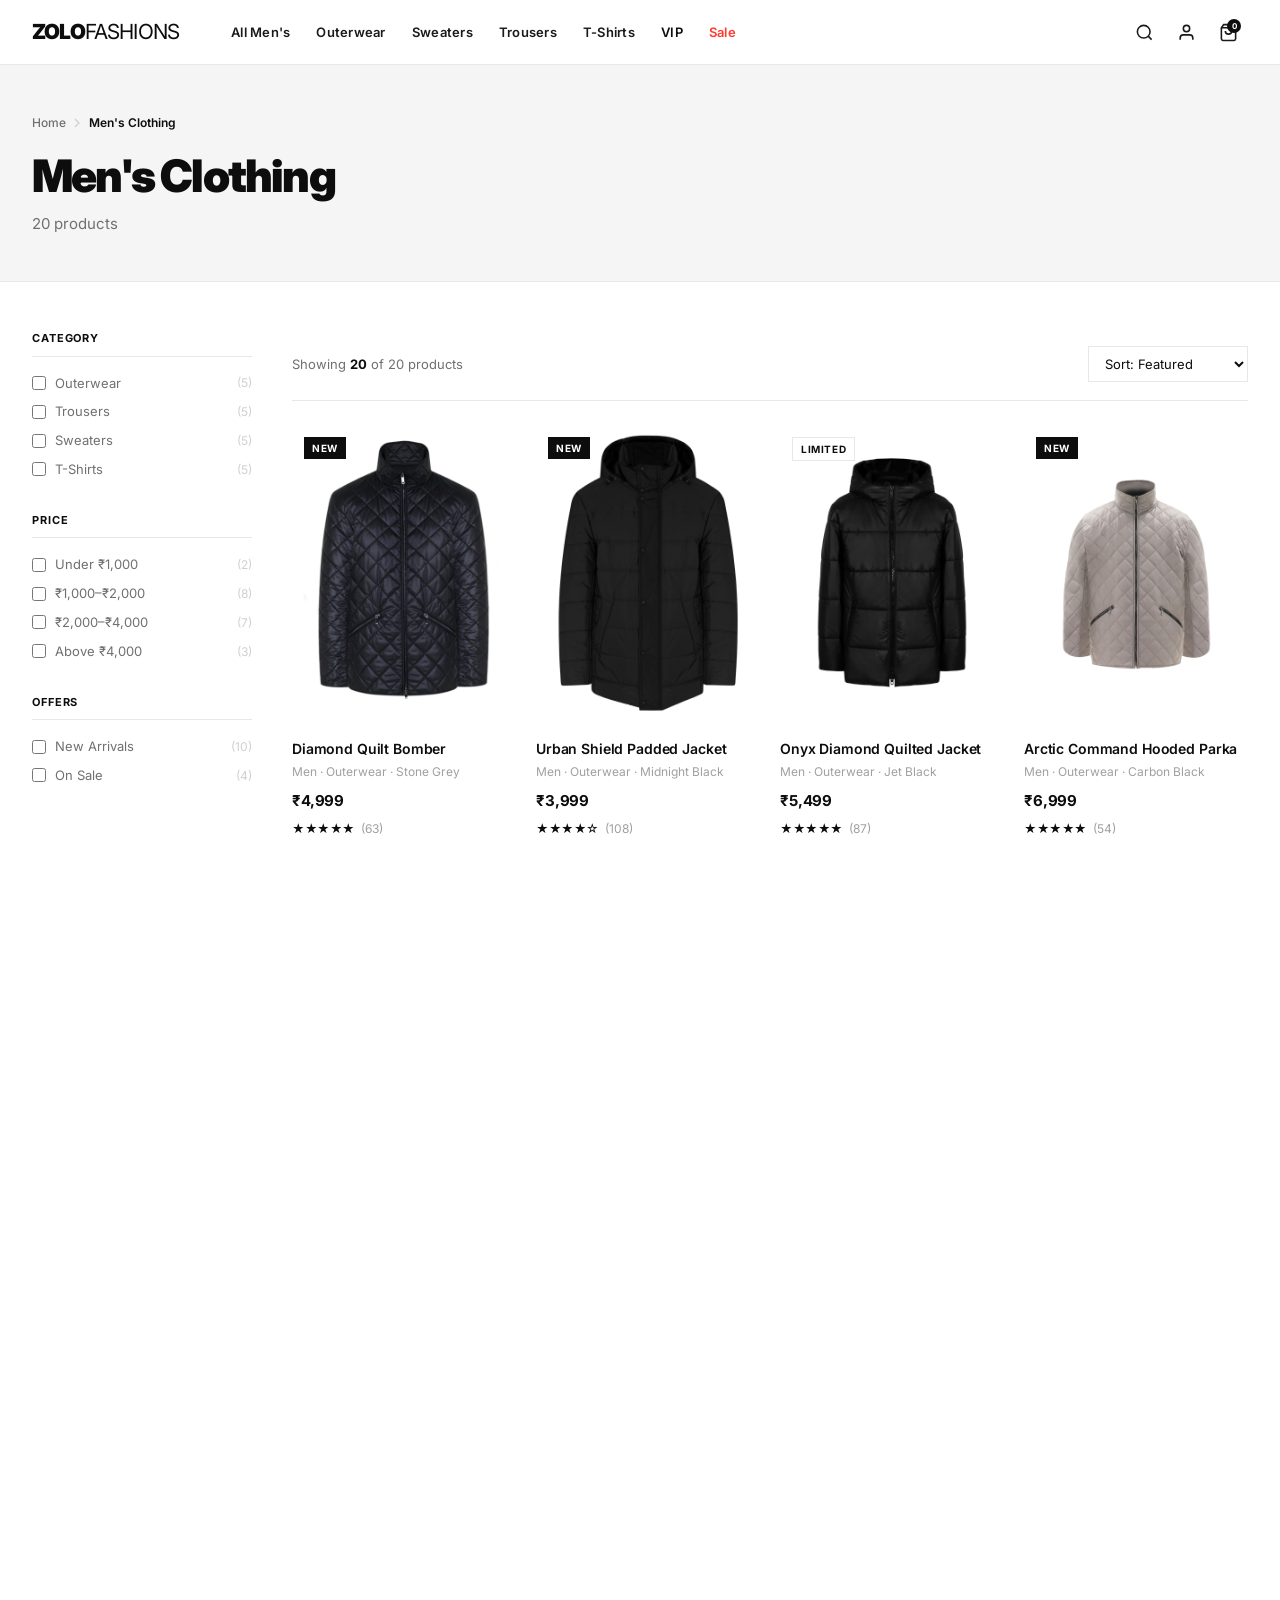
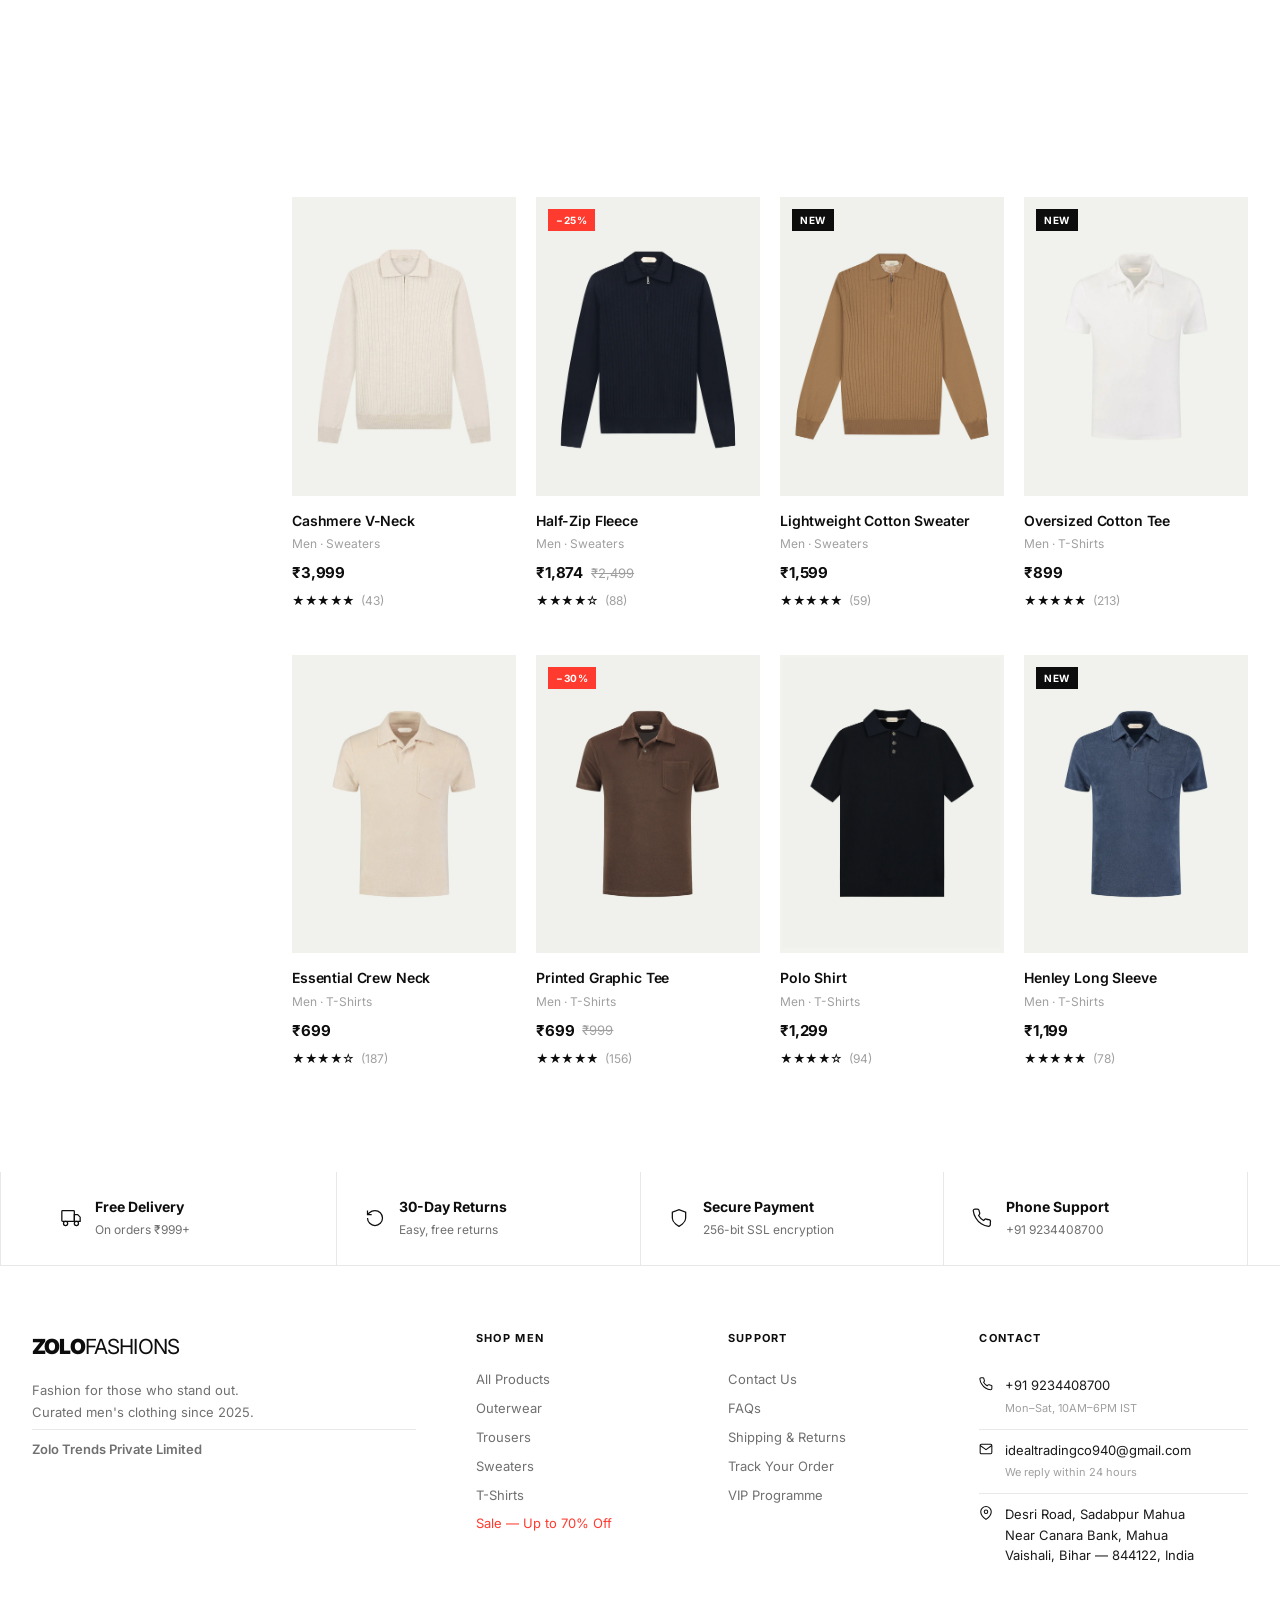
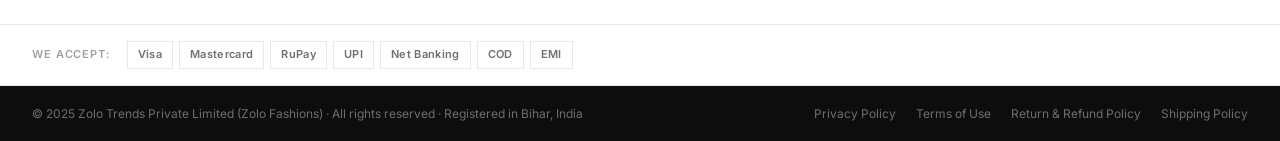
==== commit 45826d4d: "Replace Unsplash URLs with local images for sweaters and t-shirts, remove broken auto-load script - " ====
--- a/catalog.html
+++ b/catalog.html
@@ -365,8 +365,8 @@
               <!-- SWEATERS -->
               <div class="product-card" data-category="sweaters" data-price="2799" data-badge="new" data-rating="4.9" data-name="Merino Wool Crewneck">
                 <div class="product-card__img-wrap">
-                  <img src="https://images.unsplash.com/photo-1614975059251-992f11792b9f?w=500&h=650&fit=crop" alt="Merino Wool Crewneck" loading="lazy" class="product-card__photo" />
-                  <img src="https://images.unsplash.com/photo-1576566588028-4147f3842f27?w=500&h=650&fit=crop" alt="Merino Wool Crewneck alt" loading="lazy" class="product-card__photo product-card__photo--hover" />
+                  <img src="images/sweaters/image_2026-02-26_11-46-19.png" alt="Merino Wool Crewneck" loading="lazy" class="product-card__photo" />
+                  <img src="images/sweaters/image_2026-02-26_11-46-19.png" alt="Merino Wool Crewneck alt" loading="lazy" class="product-card__photo product-card__photo--hover" />
                   <div class="product-card__badges"><span class="badge badge--new">New</span></div>
                   <div class="product-card__actions"><button class="product-card__wishlist" aria-label="Wishlist"><svg width="16" height="16" viewBox="0 0 24 24" fill="none" stroke="currentColor" stroke-width="2"><path d="M20.84 4.61a5.5 5.5 0 0 0-7.78 0L12 5.67l-1.06-1.06a5.5 5.5 0 0 0-7.78 7.78l1.06 1.06L12 21.23l7.78-7.78 1.06-1.06a5.5 5.5 0 0 0 0-7.78z"/></svg></button></div>
                   <button class="product-card__atc">Add to Bag</button>
@@ -381,8 +381,8 @@
 
               <div class="product-card" data-category="sweaters" data-price="2499" data-badge="" data-rating="4.4" data-name="Cable Knit Pullover">
                 <div class="product-card__img-wrap">
-                  <img src="https://images.unsplash.com/photo-1591047139829-d91aecb6caea?w=500&h=650&fit=crop" alt="Cable Knit Pullover" loading="lazy" class="product-card__photo" />
-                  <img src="https://images.unsplash.com/photo-1614975059251-992f11792b9f?w=500&h=650&fit=crop" alt="Cable Knit Pullover alt" loading="lazy" class="product-card__photo product-card__photo--hover" />
+                  <img src="images/sweaters/image_2026-02-26_11-46-44.png" alt="Cable Knit Pullover" loading="lazy" class="product-card__photo" />
+                  <img src="images/sweaters/image_2026-02-26_11-46-44.png" alt="Cable Knit Pullover alt" loading="lazy" class="product-card__photo product-card__photo--hover" />
                   <div class="product-card__badges"></div>
                   <div class="product-card__actions"><button class="product-card__wishlist" aria-label="Wishlist"><svg width="16" height="16" viewBox="0 0 24 24" fill="none" stroke="currentColor" stroke-width="2"><path d="M20.84 4.61a5.5 5.5 0 0 0-7.78 0L12 5.67l-1.06-1.06a5.5 5.5 0 0 0-7.78 7.78l1.06 1.06L12 21.23l7.78-7.78 1.06-1.06a5.5 5.5 0 0 0 0-7.78z"/></svg></button></div>
                   <button class="product-card__atc">Add to Bag</button>
@@ -397,8 +397,8 @@
 
               <div class="product-card" data-category="sweaters" data-price="3999" data-badge="" data-rating="4.9" data-name="Cashmere V-Neck">
                 <div class="product-card__img-wrap">
-                  <img src="https://images.unsplash.com/photo-1556821840-3a63f95609a7?w=500&h=650&fit=crop" alt="Cashmere V-Neck" loading="lazy" class="product-card__photo" />
-                  <img src="https://images.unsplash.com/photo-1591047139829-d91aecb6caea?w=500&h=650&fit=crop" alt="Cashmere V-Neck alt" loading="lazy" class="product-card__photo product-card__photo--hover" />
+                  <img src="images/sweaters/image_2026-02-26_11-45-52.png" alt="Cashmere V-Neck" loading="lazy" class="product-card__photo" />
+                  <img src="images/sweaters/image_2026-02-26_11-45-52.png" alt="Cashmere V-Neck alt" loading="lazy" class="product-card__photo product-card__photo--hover" />
                   <div class="product-card__badges"></div>
                   <div class="product-card__actions"><button class="product-card__wishlist" aria-label="Wishlist"><svg width="16" height="16" viewBox="0 0 24 24" fill="none" stroke="currentColor" stroke-width="2"><path d="M20.84 4.61a5.5 5.5 0 0 0-7.78 0L12 5.67l-1.06-1.06a5.5 5.5 0 0 0-7.78 7.78l1.06 1.06L12 21.23l7.78-7.78 1.06-1.06a5.5 5.5 0 0 0 0-7.78z"/></svg></button></div>
                   <button class="product-card__atc">Add to Bag</button>
@@ -413,8 +413,8 @@
 
               <div class="product-card" data-category="sweaters" data-price="1874" data-badge="sale" data-rating="4.4" data-name="Half-Zip Fleece">
                 <div class="product-card__img-wrap">
-                  <img src="https://images.unsplash.com/photo-1620799140408-edc6dcb6d633?w=500&h=650&fit=crop" alt="Half-Zip Fleece" loading="lazy" class="product-card__photo" />
-                  <img src="https://images.unsplash.com/photo-1556821840-3a63f95609a7?w=500&h=650&fit=crop" alt="Half-Zip Fleece alt" loading="lazy" class="product-card__photo product-card__photo--hover" />
+                  <img src="images/sweaters/image_2026-02-26_11-45-43.png" alt="Half-Zip Fleece" loading="lazy" class="product-card__photo" />
+                  <img src="images/sweaters/image_2026-02-26_11-45-43.png" alt="Half-Zip Fleece alt" loading="lazy" class="product-card__photo product-card__photo--hover" />
                   <div class="product-card__badges"><span class="badge badge--sale">−25%</span></div>
                   <div class="product-card__actions"><button class="product-card__wishlist" aria-label="Wishlist"><svg width="16" height="16" viewBox="0 0 24 24" fill="none" stroke="currentColor" stroke-width="2"><path d="M20.84 4.61a5.5 5.5 0 0 0-7.78 0L12 5.67l-1.06-1.06a5.5 5.5 0 0 0-7.78 7.78l1.06 1.06L12 21.23l7.78-7.78 1.06-1.06a5.5 5.5 0 0 0 0-7.78z"/></svg></button></div>
                   <button class="product-card__atc">Add to Bag</button>
@@ -429,8 +429,8 @@
 
               <div class="product-card" data-category="sweaters" data-price="1599" data-badge="new" data-rating="4.9" data-name="Lightweight Cotton Sweater">
                 <div class="product-card__img-wrap">
-                  <img src="https://images.unsplash.com/photo-1614975059251-992f11792b9f?w=500&h=650&fit=crop" alt="Lightweight Cotton Sweater" loading="lazy" class="product-card__photo" />
-                  <img src="https://images.unsplash.com/photo-1578587018452-892bacefd3f2?w=500&h=650&fit=crop" alt="Lightweight Cotton Sweater alt" loading="lazy" class="product-card__photo product-card__photo--hover" />
+                  <img src="images/sweaters/image_2026-02-26_11-46-00.png" alt="Lightweight Cotton Sweater" loading="lazy" class="product-card__photo" />
+                  <img src="images/sweaters/image_2026-02-26_11-46-00.png" alt="Lightweight Cotton Sweater alt" loading="lazy" class="product-card__photo product-card__photo--hover" />
                   <div class="product-card__badges"><span class="badge badge--new">New</span></div>
                   <div class="product-card__actions"><button class="product-card__wishlist" aria-label="Wishlist"><svg width="16" height="16" viewBox="0 0 24 24" fill="none" stroke="currentColor" stroke-width="2"><path d="M20.84 4.61a5.5 5.5 0 0 0-7.78 0L12 5.67l-1.06-1.06a5.5 5.5 0 0 0-7.78 7.78l1.06 1.06L12 21.23l7.78-7.78 1.06-1.06a5.5 5.5 0 0 0 0-7.78z"/></svg></button></div>
                   <button class="product-card__atc">Add to Bag</button>
@@ -446,8 +446,8 @@
               <!-- T-SHIRTS -->
               <div class="product-card" data-category="tshirts" data-price="899" data-badge="new" data-rating="4.9" data-name="Oversized Cotton Tee">
                 <div class="product-card__img-wrap">
-                  <img src="https://images.unsplash.com/photo-1521572163474-6864f9cf17ab?w=500&h=650&fit=crop" alt="Oversized Cotton Tee" loading="lazy" class="product-card__photo" />
-                  <img src="https://images.unsplash.com/photo-1583743814966-8936f5b7be1a?w=500&h=650&fit=crop" alt="Oversized Cotton Tee alt" loading="lazy" class="product-card__photo product-card__photo--hover" />
+                  <img src="images/tshirts/image_2026-02-26_11-49-35.png" alt="Oversized Cotton Tee" loading="lazy" class="product-card__photo" />
+                  <img src="images/tshirts/image_2026-02-26_11-49-35.png" alt="Oversized Cotton Tee alt" loading="lazy" class="product-card__photo product-card__photo--hover" />
                   <div class="product-card__badges"><span class="badge badge--new">New</span></div>
                   <div class="product-card__actions"><button class="product-card__wishlist" aria-label="Wishlist"><svg width="16" height="16" viewBox="0 0 24 24" fill="none" stroke="currentColor" stroke-width="2"><path d="M20.84 4.61a5.5 5.5 0 0 0-7.78 0L12 5.67l-1.06-1.06a5.5 5.5 0 0 0-7.78 7.78l1.06 1.06L12 21.23l7.78-7.78 1.06-1.06a5.5 5.5 0 0 0 0-7.78z"/></svg></button></div>
                   <button class="product-card__atc">Add to Bag</button>
@@ -462,8 +462,8 @@
 
               <div class="product-card" data-category="tshirts" data-price="699" data-badge="" data-rating="4.4" data-name="Essential Crew Neck">
                 <div class="product-card__img-wrap">
-                  <img src="https://images.unsplash.com/photo-1583743814966-8936f5b7be1a?w=500&h=650&fit=crop" alt="Essential Crew Neck" loading="lazy" class="product-card__photo" />
-                  <img src="https://images.unsplash.com/photo-1521572163474-6864f9cf17ab?w=500&h=650&fit=crop" alt="Essential Crew Neck alt" loading="lazy" class="product-card__photo product-card__photo--hover" />
+                  <img src="images/tshirts/image_2026-02-26_11-49-00.png" alt="Essential Crew Neck" loading="lazy" class="product-card__photo" />
+                  <img src="images/tshirts/image_2026-02-26_11-49-00.png" alt="Essential Crew Neck alt" loading="lazy" class="product-card__photo product-card__photo--hover" />
                   <div class="product-card__badges"></div>
                   <div class="product-card__actions"><button class="product-card__wishlist" aria-label="Wishlist"><svg width="16" height="16" viewBox="0 0 24 24" fill="none" stroke="currentColor" stroke-width="2"><path d="M20.84 4.61a5.5 5.5 0 0 0-7.78 0L12 5.67l-1.06-1.06a5.5 5.5 0 0 0-7.78 7.78l1.06 1.06L12 21.23l7.78-7.78 1.06-1.06a5.5 5.5 0 0 0 0-7.78z"/></svg></button></div>
                   <button class="product-card__atc">Add to Bag</button>
@@ -478,8 +478,8 @@
 
               <div class="product-card" data-category="tshirts" data-price="699" data-badge="sale" data-rating="4.9" data-name="Printed Graphic Tee">
                 <div class="product-card__img-wrap">
-                  <img src="https://images.unsplash.com/photo-1503341455253-b2e723bb3dbb?w=500&h=650&fit=crop" alt="Printed Graphic Tee" loading="lazy" class="product-card__photo" />
-                  <img src="https://images.unsplash.com/photo-1583743814966-8936f5b7be1a?w=500&h=650&fit=crop" alt="Printed Graphic Tee alt" loading="lazy" class="product-card__photo product-card__photo--hover" />
+                  <img src="images/tshirts/image_2026-02-26_11-49-08.png" alt="Printed Graphic Tee" loading="lazy" class="product-card__photo" />
+                  <img src="images/tshirts/image_2026-02-26_11-49-08.png" alt="Printed Graphic Tee alt" loading="lazy" class="product-card__photo product-card__photo--hover" />
                   <div class="product-card__badges"><span class="badge badge--sale">−30%</span></div>
                   <div class="product-card__actions"><button class="product-card__wishlist" aria-label="Wishlist"><svg width="16" height="16" viewBox="0 0 24 24" fill="none" stroke="currentColor" stroke-width="2"><path d="M20.84 4.61a5.5 5.5 0 0 0-7.78 0L12 5.67l-1.06-1.06a5.5 5.5 0 0 0-7.78 7.78l1.06 1.06L12 21.23l7.78-7.78 1.06-1.06a5.5 5.5 0 0 0 0-7.78z"/></svg></button></div>
                   <button class="product-card__atc">Add to Bag</button>
@@ -494,8 +494,8 @@
 
               <div class="product-card" data-category="tshirts" data-price="1299" data-badge="" data-rating="4.4" data-name="Polo Shirt">
                 <div class="product-card__img-wrap">
-                  <img src="https://images.unsplash.com/photo-1598300042247-d088f8ab3a91?w=500&h=650&fit=crop" alt="Polo Shirt" loading="lazy" class="product-card__photo" />
-                  <img src="https://images.unsplash.com/photo-1503341455253-b2e723bb3dbb?w=500&h=650&fit=crop" alt="Polo Shirt alt" loading="lazy" class="product-card__photo product-card__photo--hover" />
+                  <img src="images/tshirts/image_2026-02-26_11-48-49.png" alt="Polo Shirt" loading="lazy" class="product-card__photo" />
+                  <img src="images/tshirts/image_2026-02-26_11-48-49.png" alt="Polo Shirt alt" loading="lazy" class="product-card__photo product-card__photo--hover" />
                   <div class="product-card__badges"></div>
                   <div class="product-card__actions"><button class="product-card__wishlist" aria-label="Wishlist"><svg width="16" height="16" viewBox="0 0 24 24" fill="none" stroke="currentColor" stroke-width="2"><path d="M20.84 4.61a5.5 5.5 0 0 0-7.78 0L12 5.67l-1.06-1.06a5.5 5.5 0 0 0-7.78 7.78l1.06 1.06L12 21.23l7.78-7.78 1.06-1.06a5.5 5.5 0 0 0 0-7.78z"/></svg></button></div>
                   <button class="product-card__atc">Add to Bag</button>
@@ -510,8 +510,8 @@
 
               <div class="product-card" data-category="tshirts" data-price="1199" data-badge="new" data-rating="4.9" data-name="Henley Long Sleeve">
                 <div class="product-card__img-wrap">
-                  <img src="https://images.unsplash.com/photo-1574180045827-681f8a1a9622?w=500&h=650&fit=crop" alt="Henley Long Sleeve" loading="lazy" class="product-card__photo" />
-                  <img src="https://images.unsplash.com/photo-1521572163474-6864f9cf17ab?w=500&h=650&fit=crop" alt="Henley Long Sleeve alt" loading="lazy" class="product-card__photo product-card__photo--hover" />
+                  <img src="images/tshirts/image_2026-02-26_11-49-20.png" alt="Henley Long Sleeve" loading="lazy" class="product-card__photo" />
+                  <img src="images/tshirts/image_2026-02-26_11-49-20.png" alt="Henley Long Sleeve alt" loading="lazy" class="product-card__photo product-card__photo--hover" />
                   <div class="product-card__badges"><span class="badge badge--new">New</span></div>
                   <div class="product-card__actions"><button class="product-card__wishlist" aria-label="Wishlist"><svg width="16" height="16" viewBox="0 0 24 24" fill="none" stroke="currentColor" stroke-width="2"><path d="M20.84 4.61a5.5 5.5 0 0 0-7.78 0L12 5.67l-1.06-1.06a5.5 5.5 0 0 0-7.78 7.78l1.06 1.06L12 21.23l7.78-7.78 1.06-1.06a5.5 5.5 0 0 0 0-7.78z"/></svg></button></div>
                   <button class="product-card__atc">Add to Bag</button>
@@ -626,27 +626,6 @@
 
   <script src="main.js"></script>
   <script>
-    // Автоподгрузка изображений из папок по категориям
-    [
-      { category: 'trousers', folder: 'trousers' },
-      { category: 'tshirts',  folder: 'tshirts'  },
-      { category: 'sweaters', folder: 'sweaters' },
-    ].forEach(({ category, folder }) => {
-      fetch('/api/images/' + folder)
-        .then(r => r.json())
-        .then(files => {
-          if (!files.length) return;
-          const cards = document.querySelectorAll('.product-card[data-category="' + category + '"]');
-          cards.forEach((card, i) => {
-            if (!files[i]) return;
-            const src = 'images/' + folder + '/' + files[i];
-            card.querySelectorAll('.product-card__photo').forEach(img => img.src = src);
-          });
-        })
-        .catch(() => {});
-    });
-  </script>
-  <script>
   /* ---- QUICK VIEW MODAL ---- */
   (function(){
     const overlay = document.getElementById('qvOverlay');
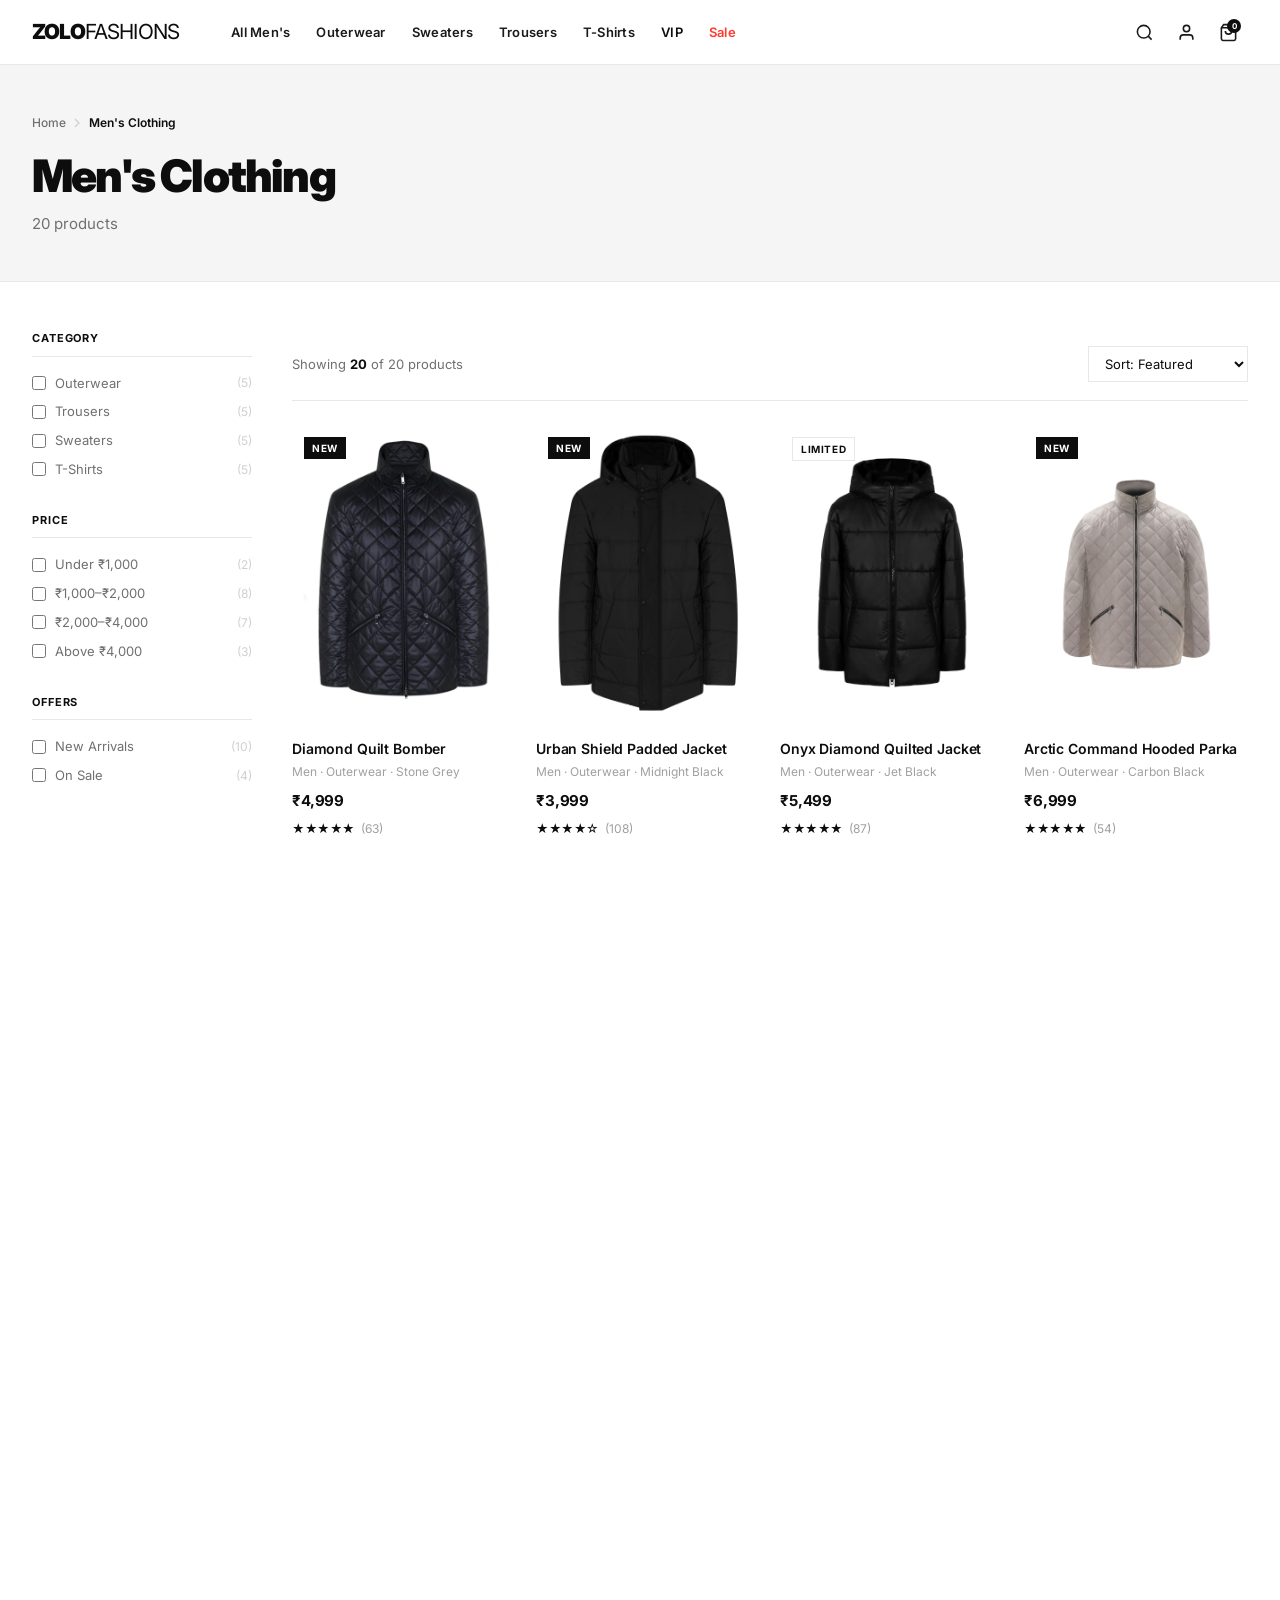
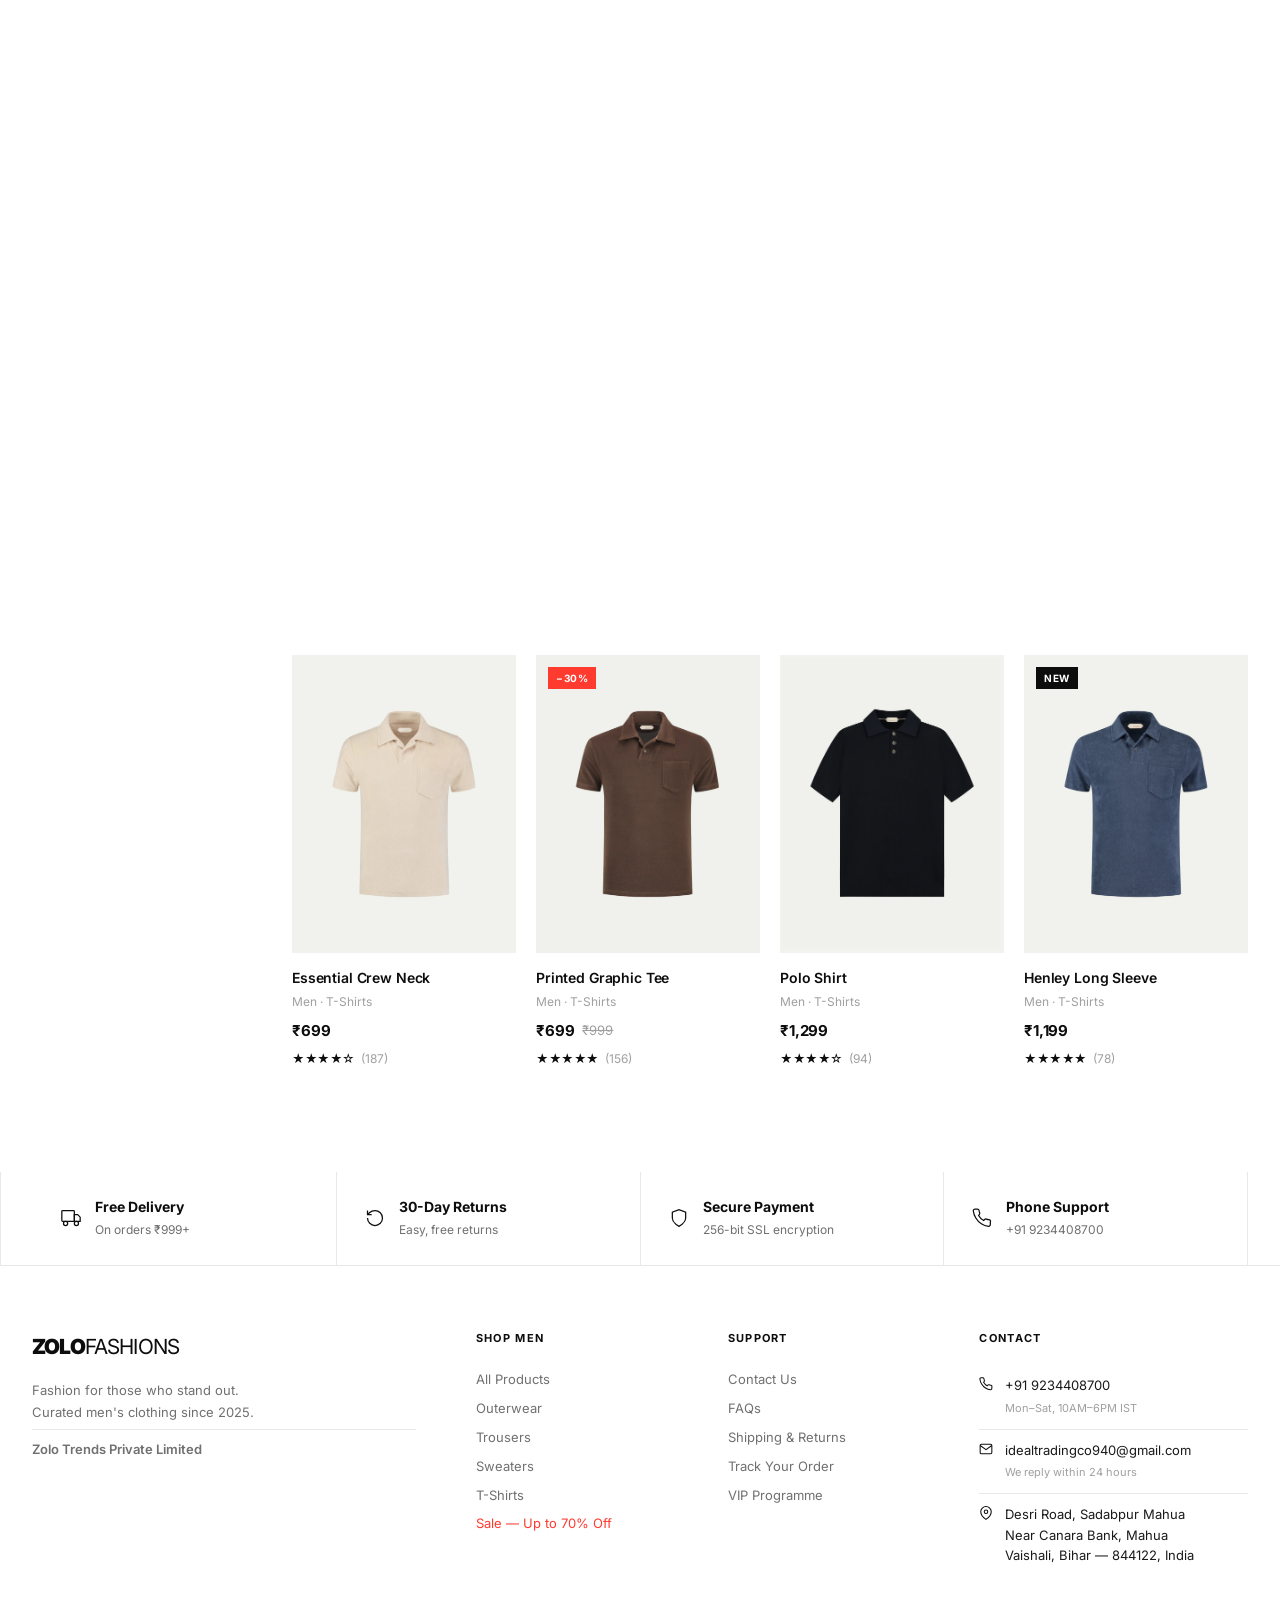
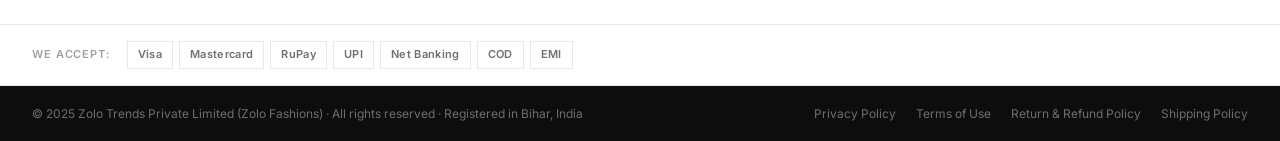
==== commit 01a6e05e: "Fix missing pants-beige-linen.jpg for Straight Fit Jeans (use pants-cargo-olive.jpg) Co-Authored-By:" ====
--- a/catalog.html
+++ b/catalog.html
@@ -316,8 +316,8 @@
 
               <div class="product-card" data-category="trousers" data-price="1799" data-badge="" data-rating="4.4" data-name="Straight Fit Jeans">
                 <div class="product-card__img-wrap">
-                  <img src="images/trousers/pants-beige-linen.jpg" alt="Straight Fit Jeans" loading="lazy" class="product-card__photo" />
-                  <img src="images/trousers/pants-beige-linen.jpg" alt="Straight Fit Jeans alt" loading="lazy" class="product-card__photo product-card__photo--hover" />
+                  <img src="images/trousers/pants-cargo-olive.jpg" alt="Straight Fit Jeans" loading="lazy" class="product-card__photo" />
+                  <img src="images/trousers/pants-cargo-olive.jpg" alt="Straight Fit Jeans alt" loading="lazy" class="product-card__photo product-card__photo--hover" />
                   <div class="product-card__badges"></div>
                   <div class="product-card__actions"><button class="product-card__wishlist" aria-label="Wishlist"><svg width="16" height="16" viewBox="0 0 24 24" fill="none" stroke="currentColor" stroke-width="2"><path d="M20.84 4.61a5.5 5.5 0 0 0-7.78 0L12 5.67l-1.06-1.06a5.5 5.5 0 0 0-7.78 7.78l1.06 1.06L12 21.23l7.78-7.78 1.06-1.06a5.5 5.5 0 0 0 0-7.78z"/></svg></button></div>
                   <button class="product-card__atc">Add to Bag</button>
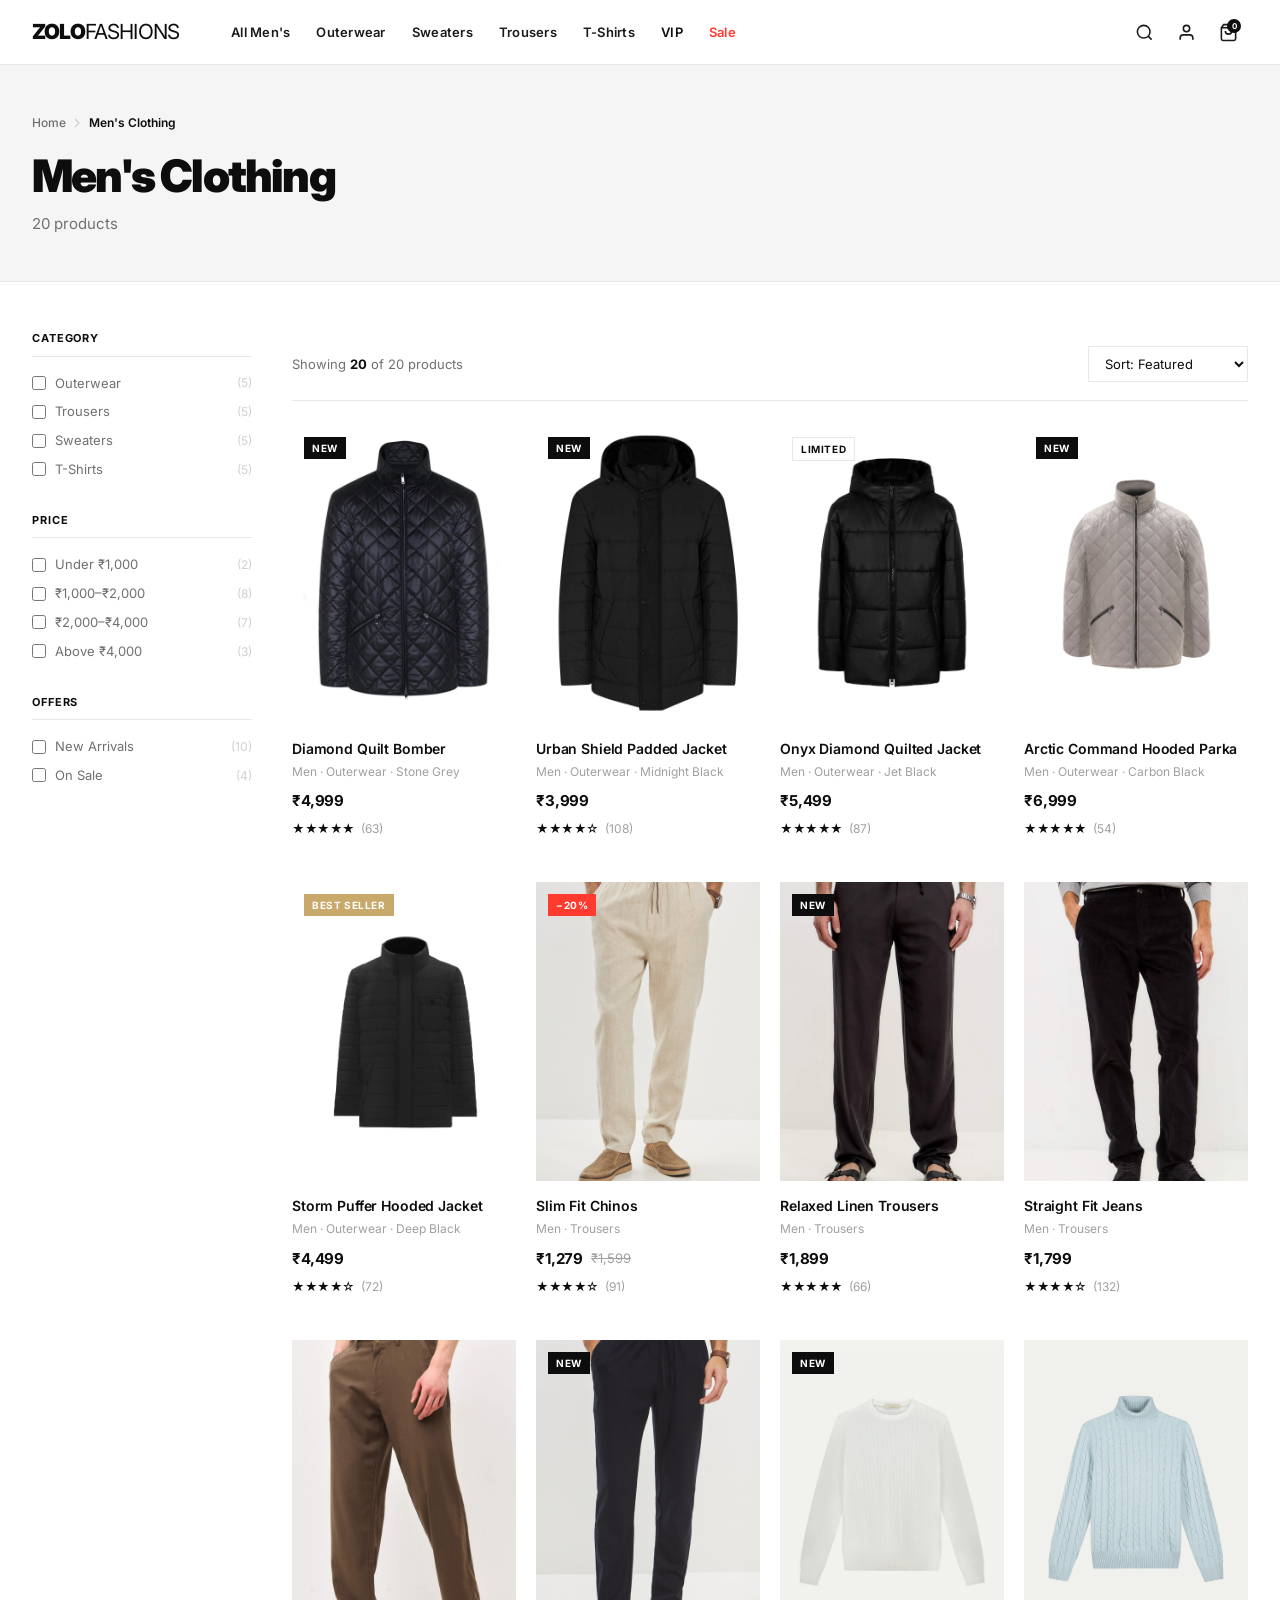
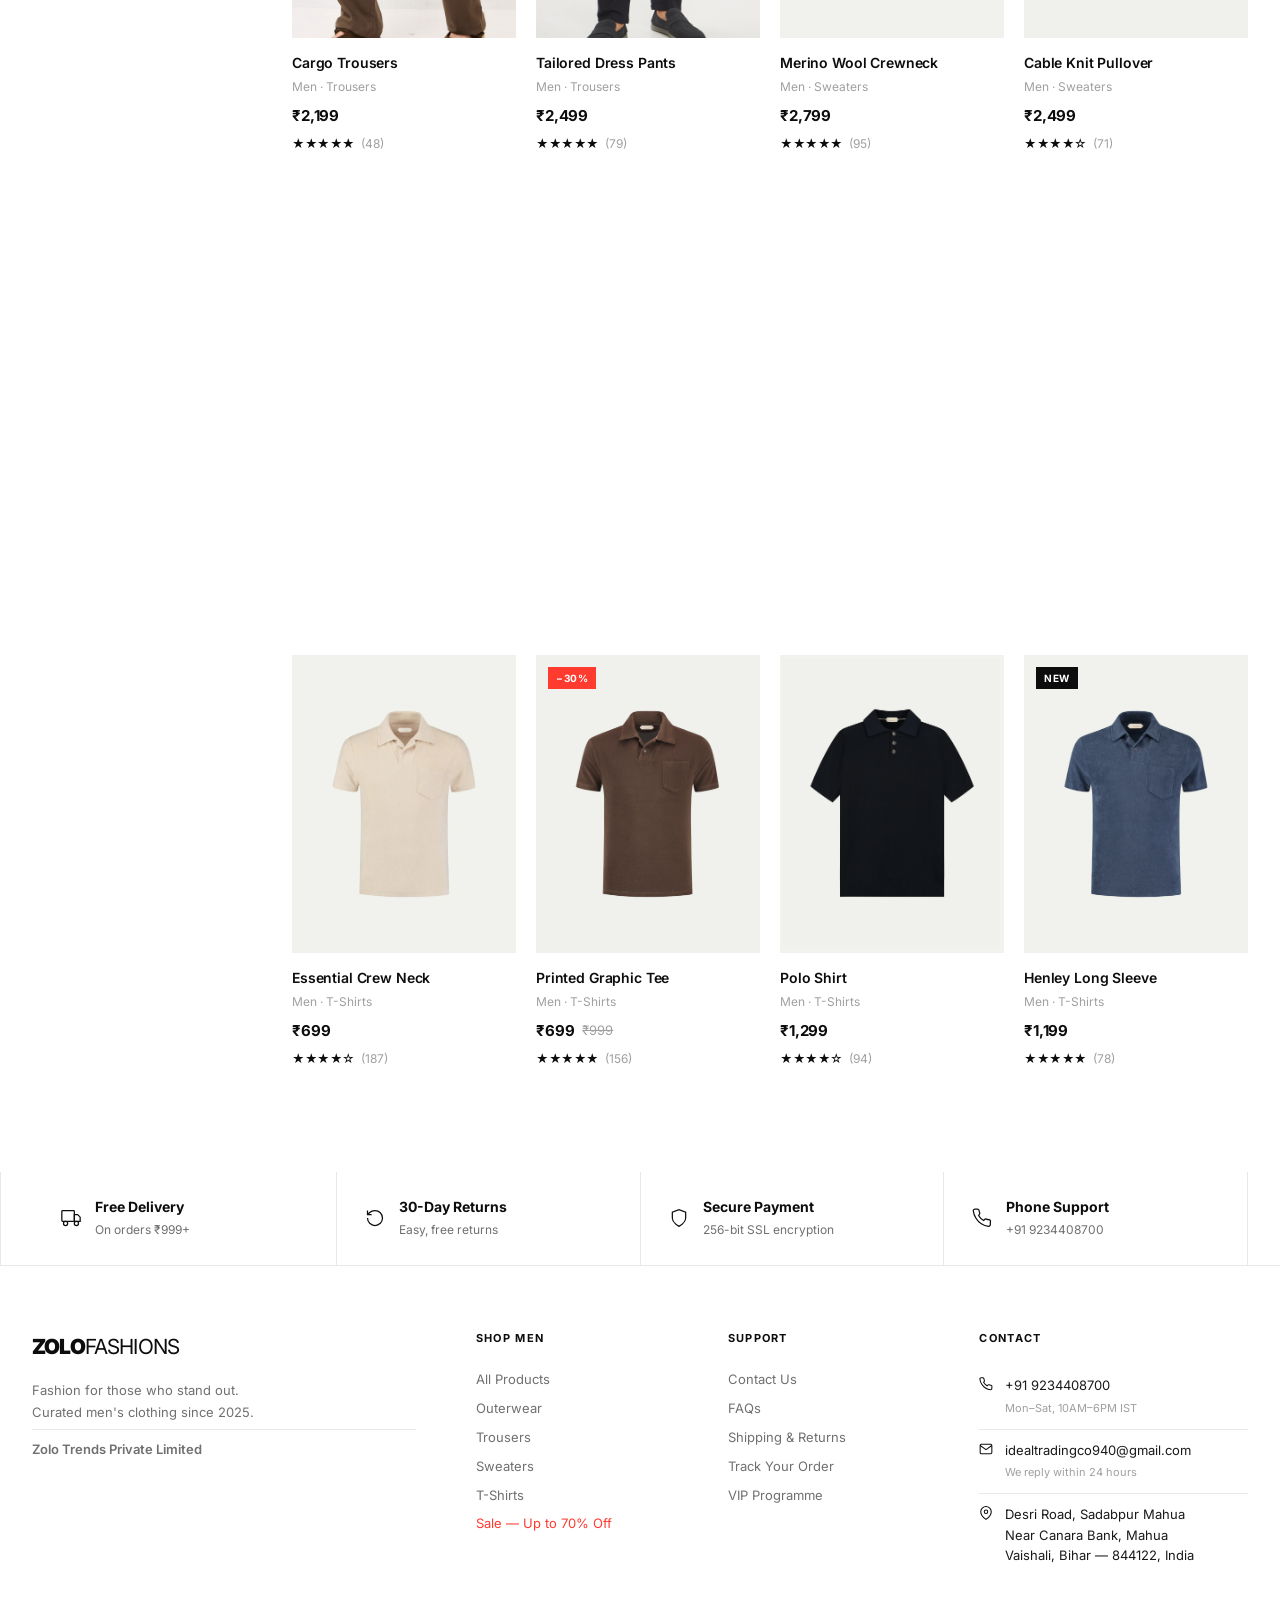
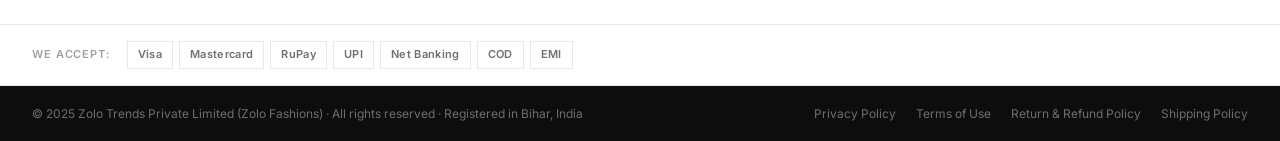
==== commit 07377b5c: "Add ZF favicon (ico, png, svg) to all pages Co-Authored-By: Claude Sonnet 4.5 <noreply@anthropic.com" ====
--- a/catalog.html
+++ b/catalog.html
@@ -1,6 +1,9 @@
 <!DOCTYPE html>
 <html lang="en">
 <head>
+    <link rel="icon" type="image/x-icon" href="favicon.ico">
+    <link rel="icon" type="image/png" href="favicon.png">
+    <link rel="icon" type="image/svg+xml" href="favicon.svg">
   <meta charset="UTF-8" />
   <meta name="viewport" content="width=device-width, initial-scale=1.0" />
   <title>Men's Catalogue — Zolo Fashions</title>
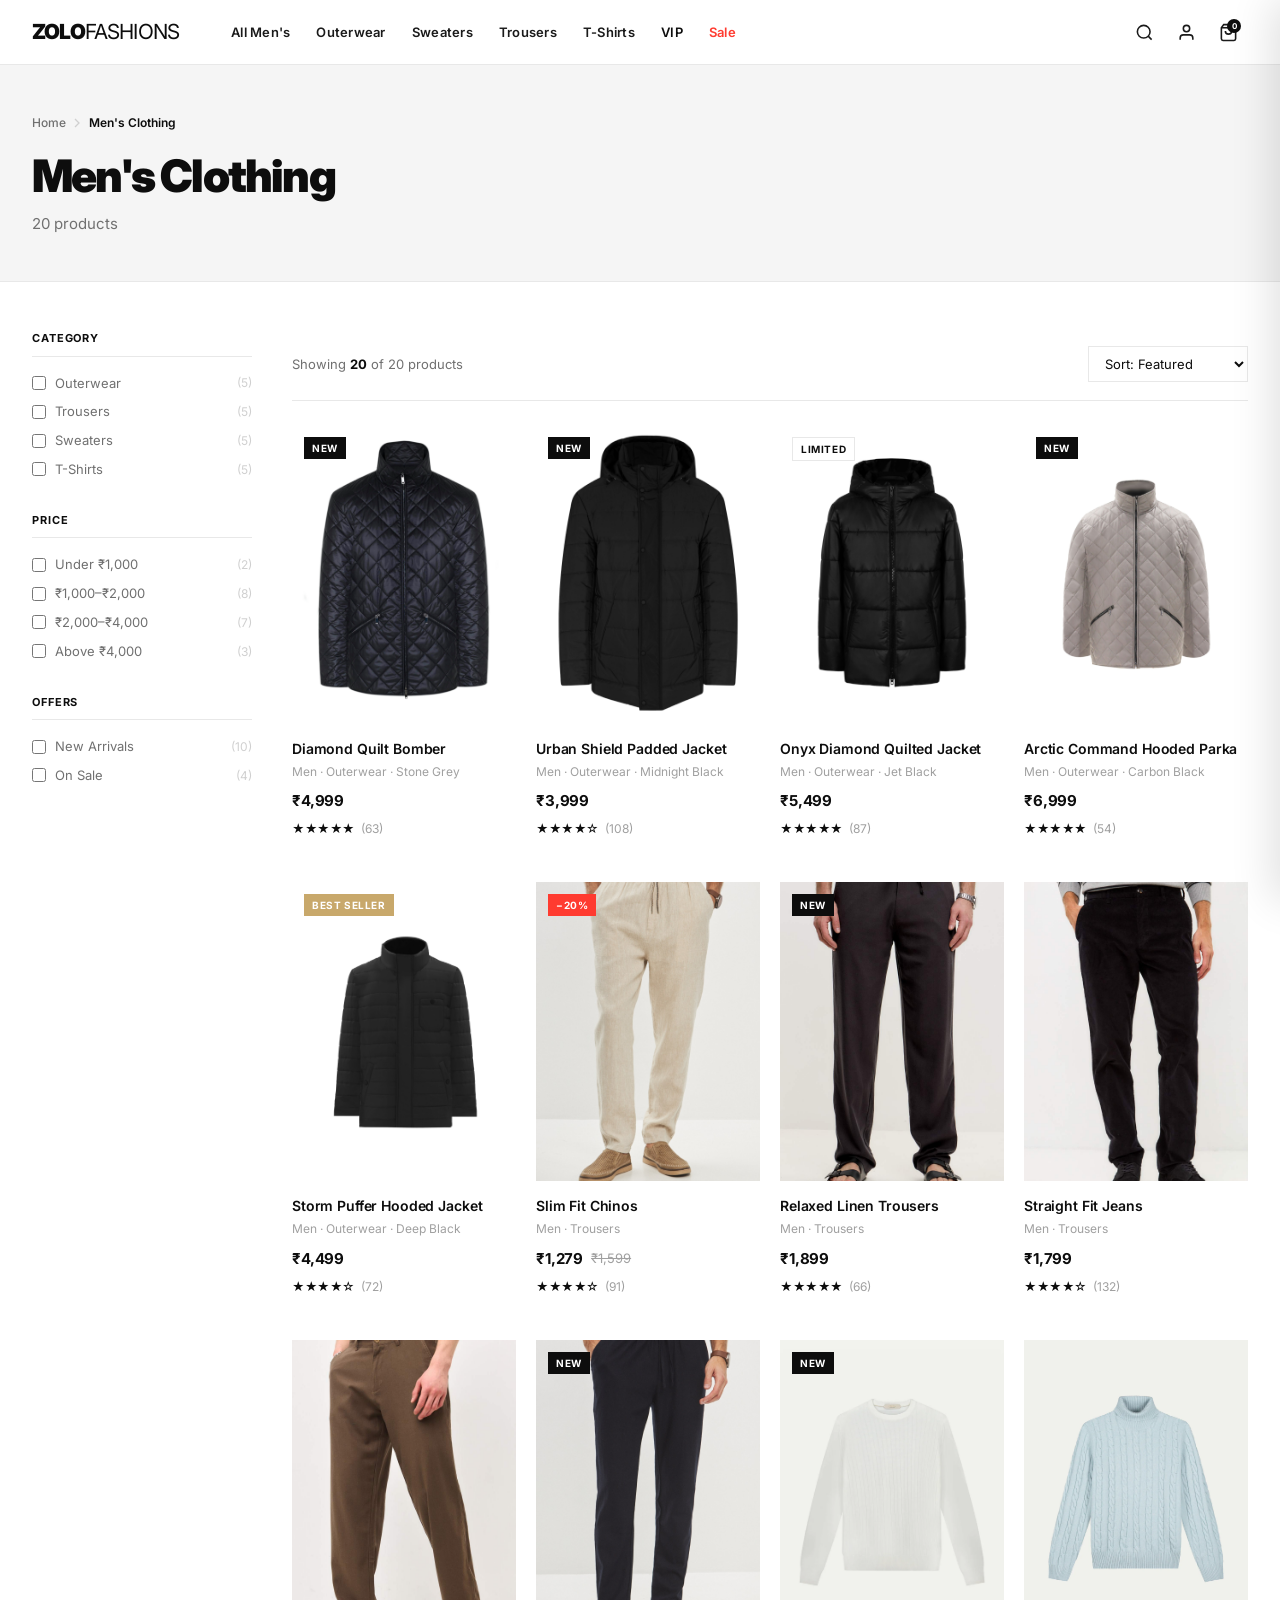
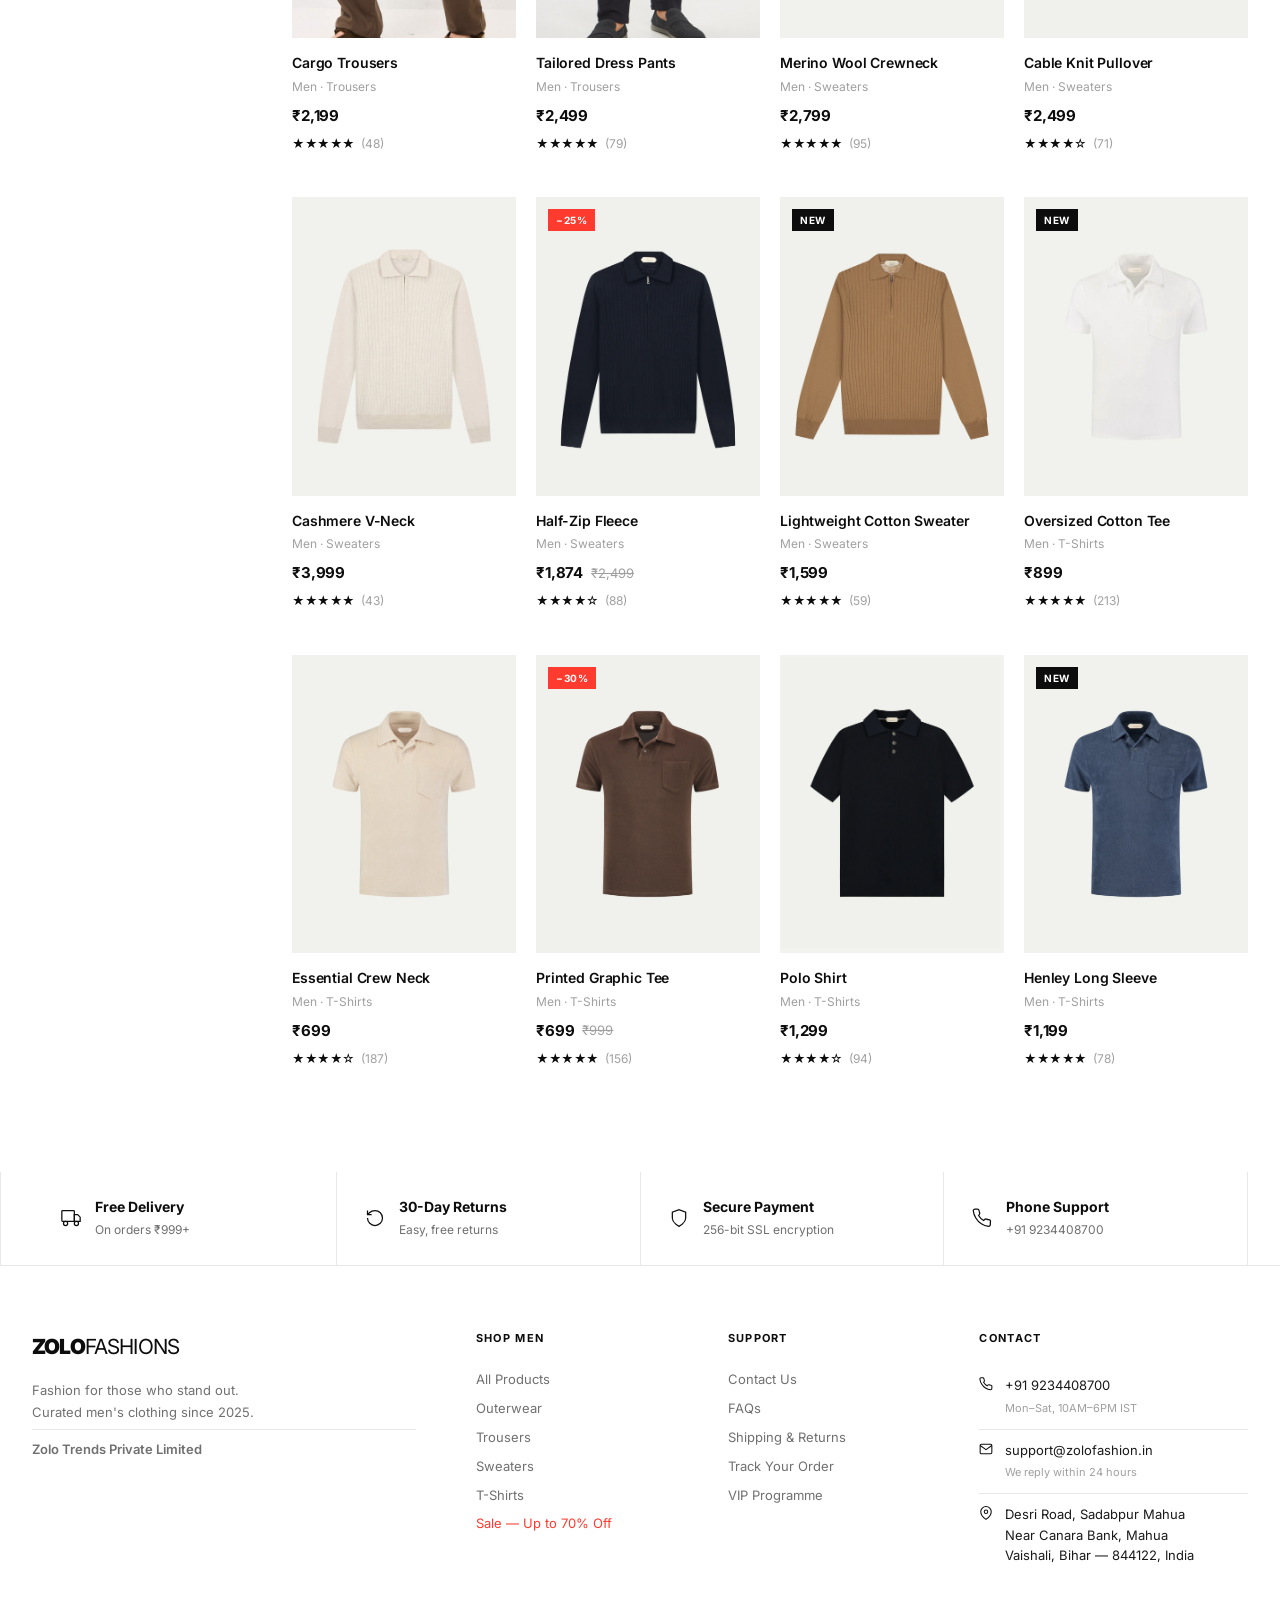
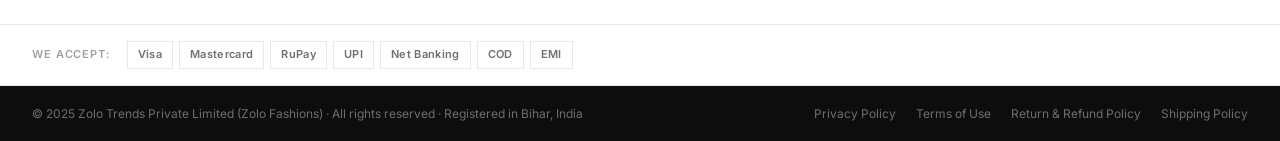
==== commit bcb471a6: "Add working cart drawer, fix nav links, update email and profile settings - Add cart.js: localStorag" ====
--- a/catalog.html
+++ b/catalog.html
@@ -612,7 +612,7 @@
       <div class="footer__col footer__col--contact">
         <h5>Contact</h5>
         <div class="footer__contact-item"><svg width="14" height="14" viewBox="0 0 24 24" fill="none" stroke="currentColor" stroke-width="1.8"><path d="M22 16.92v3a2 2 0 0 1-2.18 2 19.79 19.79 0 0 1-8.63-3.07A19.5 19.5 0 0 1 4.59 12a19.79 19.79 0 0 1-3.07-8.67A2 2 0 0 1 3.5 1.25h3a2 2 0 0 1 2 1.72c.127.96.361 1.903.7 2.81a2 2 0 0 1-.45 2.11L7.91 9a16 16 0 0 0 6 6l1.27-1.27a2 2 0 0 1 2.11-.45c.907.339 1.85.573 2.81.7A2 2 0 0 1 22 16.92z"/></svg><div><a href="tel:+919234408700">+91 9234408700</a><small>Mon–Sat, 10AM–6PM IST</small></div></div>
-        <div class="footer__contact-item"><svg width="14" height="14" viewBox="0 0 24 24" fill="none" stroke="currentColor" stroke-width="1.8"><path d="M4 4h16c1.1 0 2 .9 2 2v12c0 1.1-.9 2-2 2H4c-1.1 0-2-.9-2-2V6c0-1.1.9-2 2-2z"/><polyline points="22,6 12,13 2,6"/></svg><div><a href="mailto:idealtradingco940@gmail.com">idealtradingco940@gmail.com</a><small>We reply within 24 hours</small></div></div>
+        <div class="footer__contact-item"><svg width="14" height="14" viewBox="0 0 24 24" fill="none" stroke="currentColor" stroke-width="1.8"><path d="M4 4h16c1.1 0 2 .9 2 2v12c0 1.1-.9 2-2 2H4c-1.1 0-2-.9-2-2V6c0-1.1.9-2 2-2z"/><polyline points="22,6 12,13 2,6"/></svg><div><a href="mailto:support@zolofashion.in">support@zolofashion.in</a><small>We reply within 24 hours</small></div></div>
         <div class="footer__contact-item"><svg width="14" height="14" viewBox="0 0 24 24" fill="none" stroke="currentColor" stroke-width="1.8"><path d="M21 10c0 7-9 13-9 13s-9-6-9-13a9 9 0 0 1 18 0z"/><circle cx="12" cy="10" r="3"/></svg><div><span>Desri Road, Sadabpur Mahua<br />Near Canara Bank, Mahua<br />Vaishali, Bihar — 844122, India</span></div></div>
       </div>
     </div>
@@ -628,6 +628,7 @@
   </footer>
 
   <script src="main.js"></script>
+  <script src="cart.js"></script>
   <script>
   /* ---- QUICK VIEW MODAL ---- */
   (function(){
@@ -673,6 +674,19 @@
       sizesEl.innerHTML = sizes.map(s =>
         `<button class="qv-size-btn" onclick="this.closest('.qv-sizes').querySelectorAll('.qv-size-btn').forEach(b=>b.classList.remove('active'));this.classList.add('active')">${s}</button>`
       ).join('');
+
+      // Wire "Add to Bag" inside QV to cart.js
+      document.getElementById('qvAtcBtn').onclick = () => {
+        const numPrice = parseInt(card.dataset.price, 10) || 0;
+        if (window.ZoloCart) {
+          window.ZoloCart.addItem({ name, price: numPrice, priceFmt: price, img });
+          closeQV();
+          window.ZoloCart.openCart();
+        }
+        const btn = document.getElementById('qvAtcBtn');
+        btn.textContent = '✓ Added';
+        setTimeout(() => { btn.textContent = 'Add to Bag'; }, 1800);
+      };
 
       overlay.classList.add('open');
       document.body.style.overflow = 'hidden';
@@ -790,5 +804,27 @@
     applyFilters();
   })();
   </script>
+
+  <!-- CART DRAWER -->
+  <div class="cart-overlay" id="cartOverlay" aria-hidden="true"></div>
+  <div class="cart-drawer" id="cartDrawer" role="dialog" aria-label="Shopping bag" aria-modal="true">
+    <div class="cart-drawer__head">
+      <h2 class="cart-drawer__title">Your Bag <span class="cart-drawer__count" id="cartDrawerCount">(0)</span></h2>
+      <button class="cart-drawer__close" id="cartClose" aria-label="Close bag">
+        <svg width="18" height="18" viewBox="0 0 24 24" fill="none" stroke="currentColor" stroke-width="2">
+          <line x1="18" y1="6" x2="6" y2="18"/><line x1="6" y1="6" x2="18" y2="18"/>
+        </svg>
+      </button>
+    </div>
+    <div class="cart-drawer__body" id="cartBody"></div>
+    <div class="cart-drawer__foot" id="cartFoot">
+      <div class="cart-drawer__subtotal">
+        <span>Subtotal</span>
+        <span id="cartTotal">₹0</span>
+      </div>
+      <p class="cart-drawer__delivery-note">Free delivery on orders ₹999+</p>
+      <a href="login.html" class="cart-drawer__checkout">Proceed to Checkout</a>
+    </div>
+  </div>
 </body>
 </html>
--- a/style.css
+++ b/style.css
@@ -360,20 +360,47 @@
    HERO
    ═══════════════════════════════════════════════════════ */
 .hero {
-  display: grid;
-  grid-template-columns: 1fr 1fr;
-  min-height: calc(100vh - 100px);
-  max-height: 820px;
-}
-
-/* LEFT */
-.hero__left {
+  border-bottom: 1px solid var(--border);
+}
+.hero__inner {
   display: flex;
   flex-direction: column;
   justify-content: space-between;
-  padding: 72px 64px 56px;
-  border-right: 1px solid var(--border);
-}
+  height: calc(100vh - 64px);
+  max-height: 860px;
+  min-height: 520px;
+  overflow: hidden;
+  padding-top: 44px;
+  padding-bottom: 44px;
+}
+.hero__topbar {
+  display: flex;
+  justify-content: space-between;
+  align-items: center;
+  padding-bottom: 28px;
+  border-bottom: 1px solid var(--border);
+}
+.hero__season {
+  font-size: 11px;
+  font-weight: 600;
+  letter-spacing: .2em;
+  text-transform: uppercase;
+  color: var(--gray-4);
+}
+.hero__bottombar {
+  display: flex;
+  align-items: flex-end;
+  justify-content: space-between;
+  gap: 48px;
+  padding-top: 28px;
+  border-top: 1px solid var(--border);
+}
+.hero__sub-group {
+  display: flex;
+  flex-direction: column;
+  gap: 20px;
+}
+
 .hero__label {
   font-size: 11px;
   font-weight: 600;
@@ -383,30 +410,47 @@
   margin-bottom: 24px;
 }
 .hero__title {
-  font-size: clamp(3rem, 5.5vw, 5.2rem);
+  display: flex;
+  flex-direction: column;
+  font-size: clamp(4.5rem, 9.5vw, 13rem);
   font-weight: 900;
   letter-spacing: -.05em;
-  line-height: 1.0;
-  color: var(--black);
-  margin-bottom: 28px;
-}
+  line-height: 0.88;
+  color: var(--black);
+}
+.hero__title span { display: block; }
 .hero__title--outline {
-  -webkit-text-stroke: 2px var(--black);
+  -webkit-text-stroke: 3px var(--black);
   color: transparent;
 }
 .hero__sub {
-  font-size: 16px;
+  font-size: 15px;
   color: var(--gray-5);
   line-height: 1.7;
-  max-width: 400px;
-  margin-bottom: 40px;
+  max-width: 460px;
 }
 .hero__actions { display: flex; gap: 12px; flex-wrap: wrap; }
+.hero__badges {
+  display: flex;
+  gap: 10px;
+  flex-wrap: wrap;
+  margin-top: 28px;
+}
+.hero__badge {
+  font-size: 11px;
+  font-weight: 600;
+  letter-spacing: .08em;
+  text-transform: uppercase;
+  color: var(--gray-5);
+  padding: 7px 14px;
+  border: 1px solid var(--border);
+  border-radius: 2px;
+}
 .hero__stats {
   display: flex;
   align-items: center;
   gap: 28px;
-  padding-top: 48px;
+  padding-top: 32px;
   border-top: 1px solid var(--border);
 }
 .hero__stat strong {
@@ -431,7 +475,9 @@
 /* RIGHT */
 .hero__right {
   display: grid;
-  grid-template-columns: 1fr 120px;
+  grid-template-columns: 1fr 200px;
+  padding-right: 20px;
+  gap: 0;
   overflow: hidden;
 }
 .hero__img { position: relative; overflow: hidden; }
@@ -515,7 +561,7 @@
   display: grid;
   grid-template-columns: 2fr 1fr 1fr;
   grid-template-rows: 260px 260px;
-  gap: 2px;
+  gap: 0;
 }
 .cat-item {
   position: relative;
@@ -647,9 +693,8 @@
 .product-card__img--6  { background: linear-gradient(160deg, #ece8e0 0%, #d8d4cc 100%); }
 .product-card__img--6b { background: linear-gradient(160deg, #d8d4cc 0%, #c4c0b8 100%); }
 
-.product-card__img--hover { opacity: 0; }
-.product-card__img-wrap:hover .product-card__img:not(.product-card__img--hover) { transform: scale(1.04); }
-.product-card__img-wrap:hover .product-card__img--hover { opacity: 1; }
+.product-card__img--hover { display: none; }
+.product-card__img-wrap:hover .product-card__img { transform: scale(1.08); }
 
 .product-card__badges {
   position: absolute;
@@ -890,7 +935,7 @@
 }
 .look { position: relative; overflow: hidden; }
 .look--1 { aspect-ratio: 2/3; }
-.look--2, .look--3, .look--4 { aspect-ratio: 1/1; }
+.look--2, .look--3, .look--4 { aspect-ratio: unset; }
 .look__img {
   width: 100%; height: 100%;
   background: var(--gray-2);
@@ -1062,11 +1107,11 @@
   font-size: 2.5rem;
   font-weight: 900;
   letter-spacing: -.05em;
-  color: rgba(255,255,255,.12);
+  color: rgba(255,255,255,.55);
   margin-bottom: 20px;
   line-height: 1;
 }
-.vip__tier--featured .vip__tier-discount { color: rgba(0,0,0,.07); }
+.vip__tier--featured .vip__tier-discount { color: rgba(0,0,0,.18); }
 .vip__tier-perks {
   display: flex;
   flex-direction: column;
@@ -1488,13 +1533,11 @@
   .footer__main { grid-template-columns: 1fr 1fr 1fr; gap: 40px; }
   .footer__brand { grid-column: 1 / -1; }
   .footer__col--contact { grid-column: 1 / -1; }
-  .hero__title { font-size: clamp(2.4rem, 4vw, 4rem); }
+  .hero__title { font-size: clamp(3.5rem, 7vw, 10rem); }
 }
 
 @media (max-width: 1024px) {
-  .hero { grid-template-columns: 1fr; max-height: none; }
-  .hero__left { border-right: none; border-bottom: 1px solid var(--border); padding: 48px 32px; }
-  .hero__right { height: 420px; }
+  .hero__bottombar { flex-direction: column; align-items: flex-start; gap: 24px; }
   .products-grid { grid-template-columns: repeat(3, 1fr); }
   .values { grid-template-columns: repeat(2, 1fr); }
   .value-item:nth-child(2) { border-right: none; }
@@ -1535,7 +1578,7 @@
   .products-grid { grid-template-columns: 1fr 1fr; gap: 1px; }
   .cats-grid { grid-template-columns: 1fr; }
   .footer__main { grid-template-columns: 1fr; }
-  .hero__right { height: 320px; }
+  .hero__title { padding: 28px 0; }
   .filter-tabs { display: none; }
   .editorial__grid { grid-template-columns: 1fr; }
   .values { grid-template-columns: 1fr; }
@@ -2646,16 +2689,13 @@
   width: 100%;
   height: 100%;
   object-fit: cover;
-  transition: transform .5s ease, opacity .3s;
+  transition: transform .5s ease;
 }
 .product-card__photo--hover {
-  opacity: 0;
-}
-.product-card__img-wrap:hover .product-card__photo:not(.product-card__photo--hover) {
-  transform: scale(1.04);
-}
-.product-card__img-wrap:hover .product-card__photo--hover {
-  opacity: 1;
+  display: none;
+}
+.product-card__img-wrap:hover .product-card__photo {
+  transform: scale(1.08);
 }
 /* Category images */
 .cat-item img {
@@ -2680,6 +2720,213 @@
   width: 100%;
   height: 100%;
   object-fit: cover;
+  object-position: top center;
   transition: transform .6s ease;
 }
 .hero__img:hover img { transform: scale(1.04); }
+
+/* ═══════════════════════════════════════════════════
+   CART DRAWER
+═══════════════════════════════════════════════════ */
+
+/* Overlay */
+.cart-overlay {
+  position: fixed;
+  inset: 0;
+  background: rgba(0,0,0,.45);
+  z-index: 1099;
+  opacity: 0;
+  pointer-events: none;
+  transition: opacity .3s ease;
+}
+.cart-overlay.is-open {
+  opacity: 1;
+  pointer-events: all;
+}
+
+/* Drawer panel */
+.cart-drawer {
+  position: fixed;
+  top: 0; right: 0; bottom: 0;
+  width: 420px;
+  max-width: 100vw;
+  background: var(--white);
+  z-index: 1100;
+  display: flex;
+  flex-direction: column;
+  transform: translateX(100%);
+  transition: transform .3s cubic-bezier(.4,0,.2,1);
+  box-shadow: -8px 0 40px rgba(0,0,0,.12);
+}
+.cart-drawer.is-open { transform: translateX(0); }
+
+/* Head */
+.cart-drawer__head {
+  display: flex;
+  align-items: center;
+  justify-content: space-between;
+  padding: 20px 24px 18px;
+  border-bottom: 1px solid var(--border);
+  flex-shrink: 0;
+}
+.cart-drawer__title {
+  font-size: 15px;
+  font-weight: 700;
+  letter-spacing: .01em;
+  color: var(--black);
+}
+.cart-drawer__count { font-weight: 400; color: var(--gray-4); }
+.cart-drawer__close {
+  width: 36px; height: 36px;
+  display: flex; align-items: center; justify-content: center;
+  color: var(--gray-5);
+  transition: color var(--transition), background var(--transition);
+}
+.cart-drawer__close:hover { color: var(--black); background: var(--gray-1); }
+
+/* Body */
+.cart-drawer__body { flex: 1; overflow-y: auto; }
+
+/* Empty state */
+.cart-empty {
+  display: flex;
+  flex-direction: column;
+  align-items: center;
+  justify-content: center;
+  gap: 14px;
+  height: 100%;
+  padding: 60px 24px;
+  text-align: center;
+  color: var(--gray-4);
+}
+.cart-empty svg { color: var(--gray-3); }
+.cart-empty p { font-size: 14px; line-height: 1.6; }
+.cart-empty a {
+  font-size: 12px;
+  font-weight: 700;
+  letter-spacing: .06em;
+  text-transform: uppercase;
+  color: var(--black);
+  border-bottom: 1.5px solid var(--black);
+  padding-bottom: 2px;
+  text-decoration: none;
+  margin-top: 4px;
+}
+
+/* Cart item row */
+.cart-item {
+  display: grid;
+  grid-template-columns: 80px 1fr;
+  gap: 14px;
+  padding: 16px 24px;
+  border-bottom: 1px solid var(--border);
+  position: relative;
+}
+.cart-item__img {
+  width: 80px;
+  height: 96px;
+  object-fit: cover;
+  background: var(--gray-1);
+  display: block;
+  flex-shrink: 0;
+}
+.cart-item__info {
+  display: flex;
+  flex-direction: column;
+  gap: 6px;
+}
+.cart-item__name {
+  font-size: 13px;
+  font-weight: 600;
+  color: var(--black);
+  line-height: 1.3;
+  margin: 0;
+  padding-right: 48px;
+}
+.cart-item__controls {
+  display: flex;
+  align-items: center;
+}
+.cart-item__qty-btn {
+  width: 28px; height: 28px;
+  border: 1px solid var(--border);
+  background: none;
+  font-size: 16px;
+  line-height: 1;
+  color: var(--black);
+  display: flex; align-items: center; justify-content: center;
+  cursor: pointer;
+  transition: all var(--transition);
+}
+.cart-item__qty-btn:hover { background: var(--black); color: var(--white); border-color: var(--black); }
+.cart-item__qty {
+  width: 36px; height: 28px;
+  border-top: 1px solid var(--border);
+  border-bottom: 1px solid var(--border);
+  border-left: none; border-right: none;
+  text-align: center;
+  font-size: 13px; font-weight: 600;
+  color: var(--black);
+  background: none;
+  display: flex; align-items: center; justify-content: center;
+}
+.cart-item__price {
+  font-size: 14px;
+  font-weight: 700;
+  color: var(--black);
+  margin: 0;
+}
+.cart-item__remove {
+  position: absolute;
+  top: 16px; right: 20px;
+  font-size: 11px; font-weight: 600;
+  letter-spacing: .04em;
+  text-transform: uppercase;
+  color: var(--gray-4);
+  text-decoration: underline;
+  cursor: pointer;
+  background: none; border: none; padding: 0;
+  transition: color var(--transition);
+}
+.cart-item__remove:hover { color: #c00; }
+
+/* Footer */
+.cart-drawer__foot {
+  padding: 20px 24px 28px;
+  border-top: 1px solid var(--border);
+  flex-shrink: 0;
+  display: none;
+}
+.cart-drawer__foot.is-visible { display: block; }
+.cart-drawer__subtotal {
+  display: flex;
+  justify-content: space-between;
+  align-items: center;
+  font-size: 15px; font-weight: 700;
+  color: var(--black);
+  margin-bottom: 6px;
+}
+.cart-drawer__delivery-note {
+  font-size: 12px;
+  color: var(--gray-4);
+  margin-bottom: 16px;
+}
+.cart-drawer__checkout {
+  display: block;
+  width: 100%;
+  text-align: center;
+  padding: 14px;
+  font-size: 13px;
+  text-decoration: none;
+  background: var(--black);
+  color: var(--white);
+  font-weight: 700;
+  letter-spacing: .06em;
+  text-transform: uppercase;
+  transition: background var(--transition);
+}
+.cart-drawer__checkout:hover { background: #333; }
+
+@media (max-width: 480px) {
+  .cart-drawer { width: 100vw; }
+}
